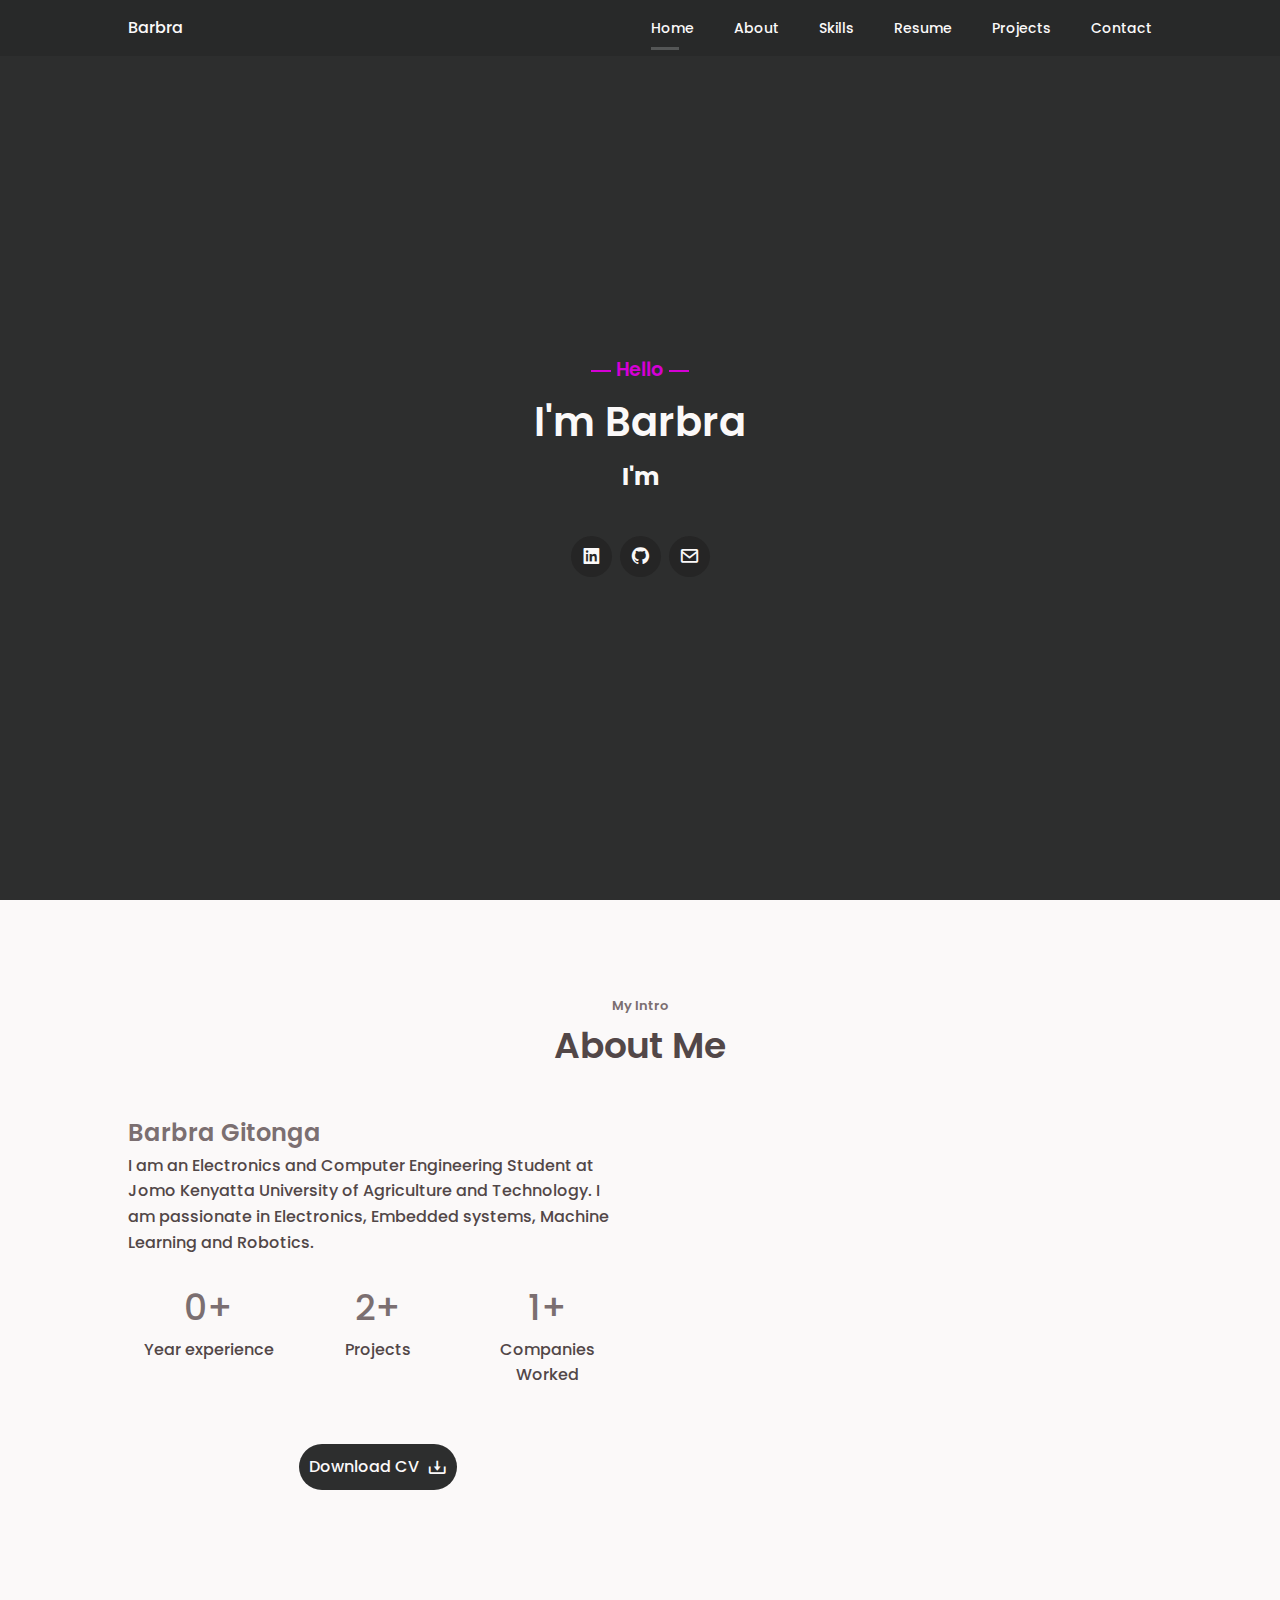
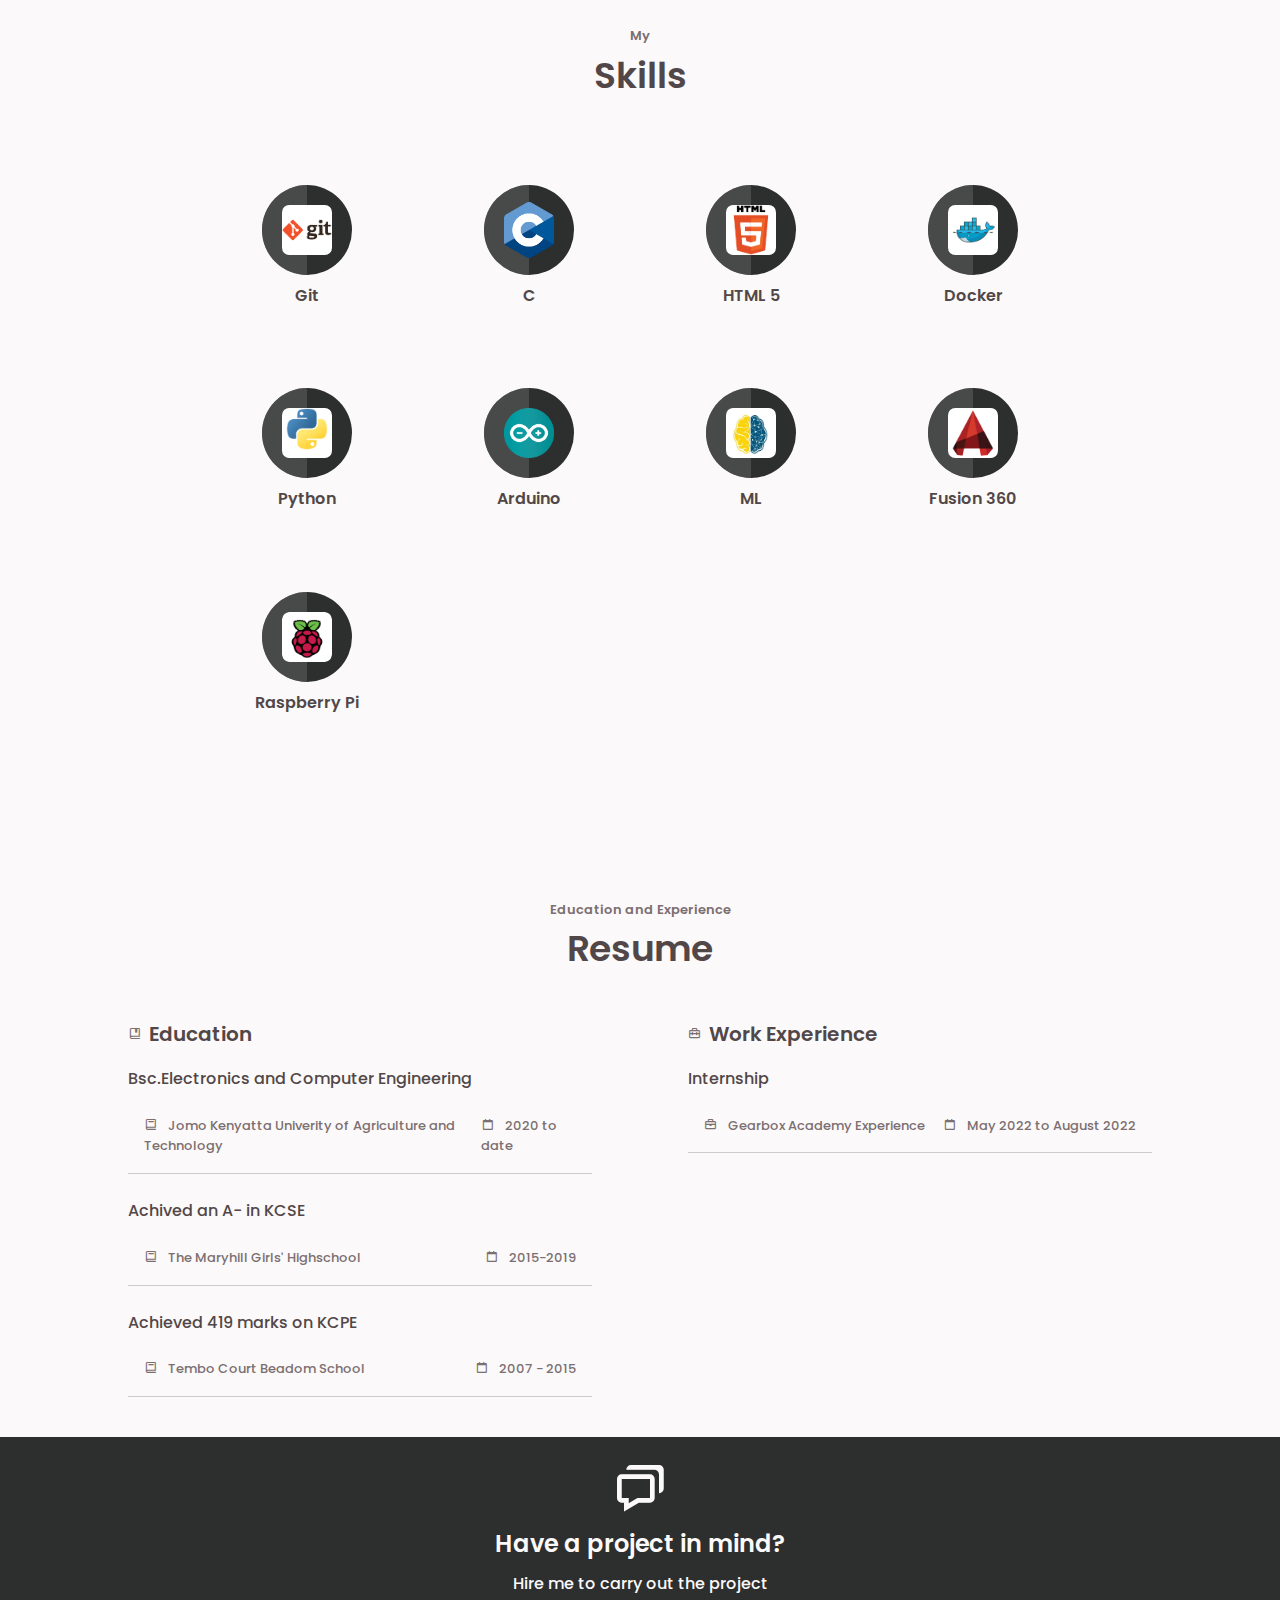
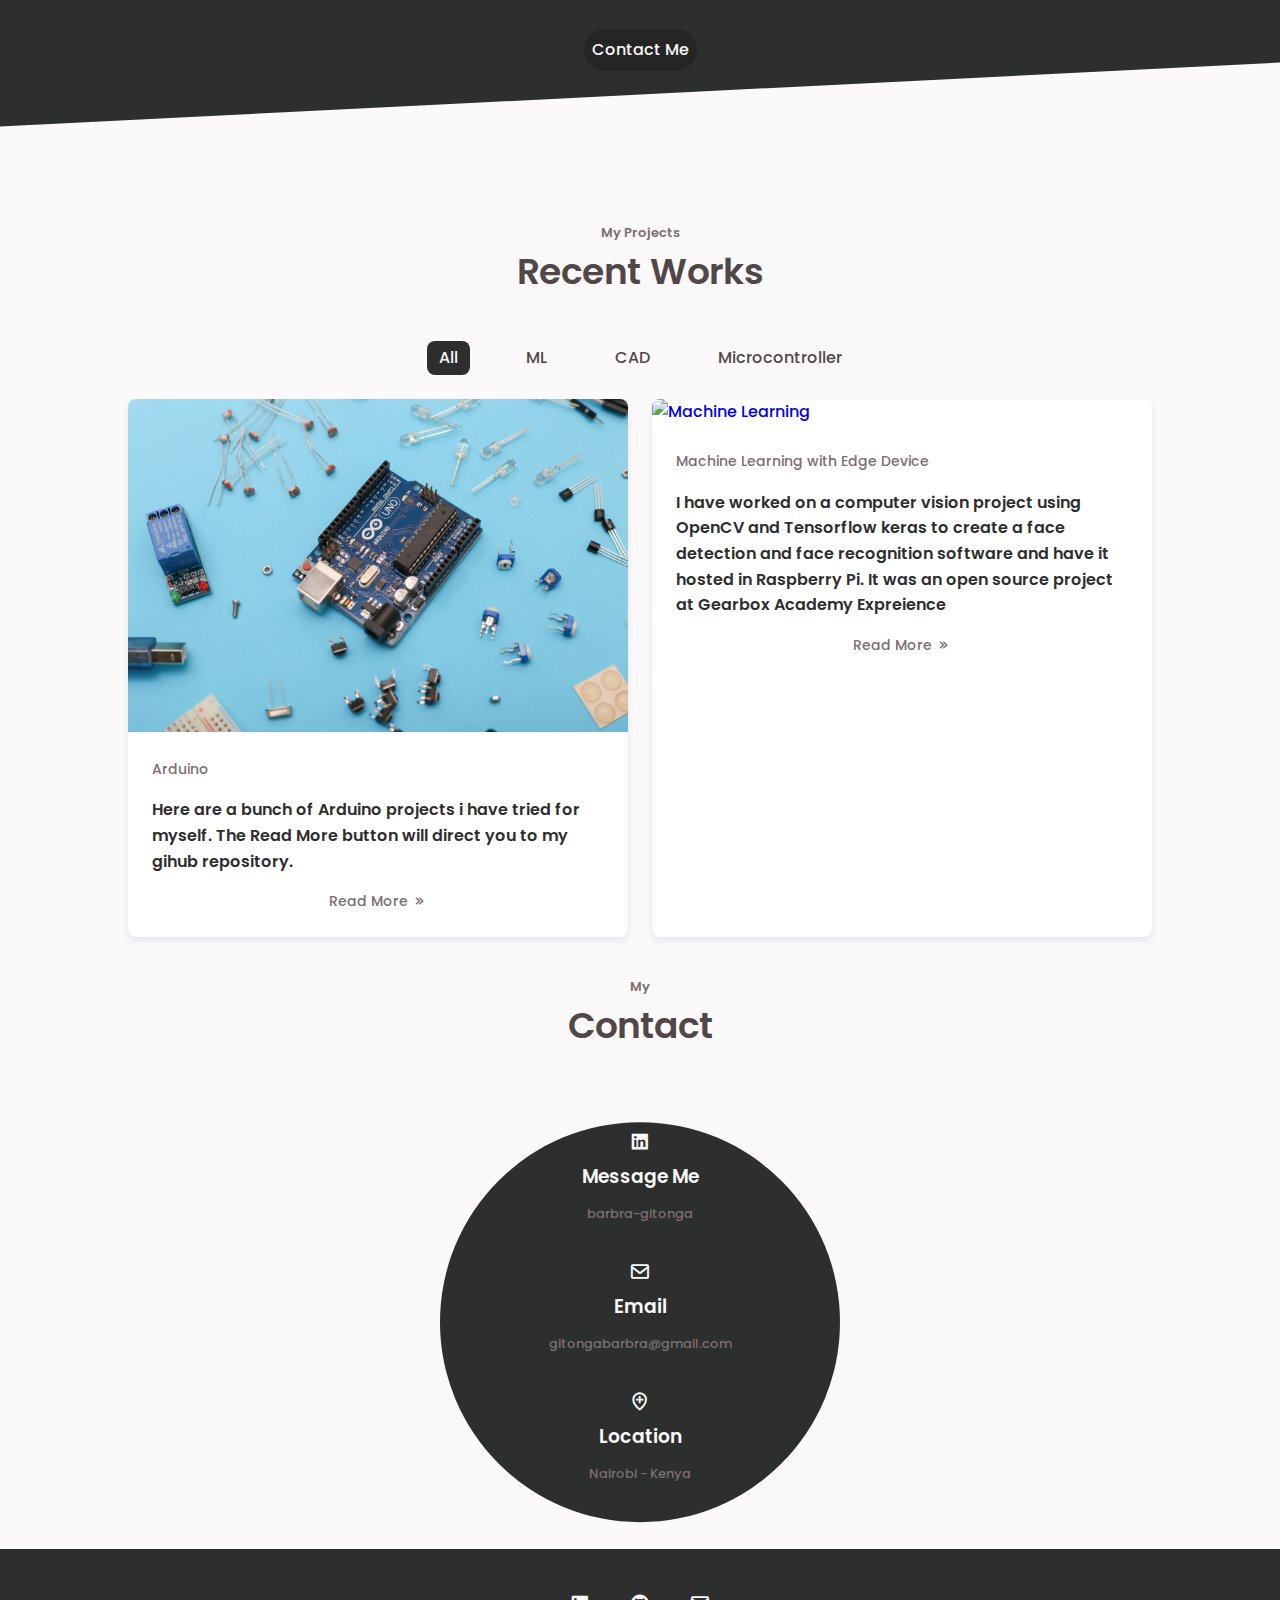
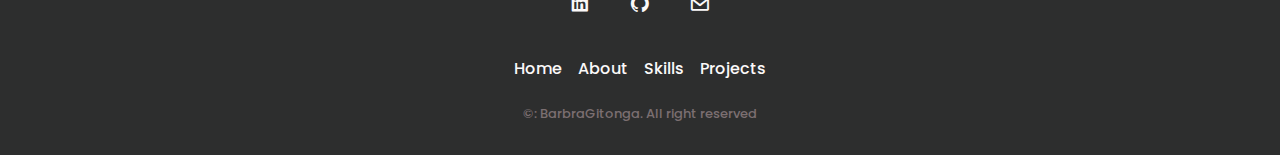
==== index.html @ d9473162 "Filling in information" ====
<!DOCTYPE html>
<html>
    <head>
        <meta charset="UTF-8">
        <meta name = "description" content="This is Barbra's portfolio">
        <meta name="author" content="Barbra Gitonga">
        <meta name="viewport" content="width=device-width, initial-scale=1.0">

        <!--====== BOXICONS ======-->
        <link href='https://unpkg.com/boxicons@2.1.2/css/boxicons.min.css' rel='stylesheet'>

        <!--=== CSS ===-->
        <link rel="stylesheet" href="assets/CSS/style.css">

        <title>Barbra Gitonga</title>
    </head>
    <body>
        <!--====== SCROLL TOP ======-->
        <a href="#" class="scrolltop" id="scroll-top">
            <i class='bx bx-chevron-up scrolltop-icon'></i>
        </a>
        <!--====== HEADER ======-->
        <header class="header" id="header">
            <nav class="nav container">
                <a href="#" class="nav_logo">Barbra</a>

                <div class="nav_menu" id="nav-menu">
                    <ul class="nav_list">
                        <li class="nav_item">
                            <a href="#home" class="nav_link active-link">Home</a>
                        </li>
                        <li class="nav_item">
                            <a href="#about" class="nav_link">About</a>
                        </li>
                        <li class="nav_item">
                            <a href="#skills" class="nav_link">Skills</a>
                        </li>
                        <li class="nav_item">
                            <a href="#resume" class="nav_link">Resume</a>
                        </li>
                        <li class="nav_item">
                            <a href="#projects" class="nav_link">Projects</a>
                        </li>
                        <li class="nav_item">
                            <a href="#contact" class="nav_link">Contact</a>
                        </li>
                    </ul>
                </div>

                <div class="nav_toggle" id="nav-toggle">
                    <i class='bx bx-menu'></i>
                </div>
            </nav>
        </header>

        <main class="main">
        <!--====== HOME ======-->
        <section class="home" id="home">
            <div class="home_container">
                <div class="home_content">
                    <h3>Hello</h3>
                    <h2>I'm <span class="home_name">Barbra</span></h2>
                    <h1 class="home_description">I'm <span class="animation"></span></h1>
                </div>
                <div class="home_social">
                    <a href="https://www.linkedin.com/in/barbra-gitonga/"  target="_blank" class="home_social-icon">
                        <i class='bx bxl-linkedin-square'></i>
                    </a>
                    <a href="https://github.com/BarbraGitonga" target="_blank" class="home_social-icon">
                        <i class='bx bxl-github'></i>
                    </a>
                    <a href="https://www.gitongabarbra@gmail.com" target="_blank" class="home_social-icon">
                        <i class='bx bx-envelope'></i>
                    </a>
                </div>
            </div>
        </section>
        <!--====== ABOUT ======-->
        <section class="about section container" id="about">
            <span class="section_subtitle">My Intro</span>
            <h2 class="section_title">About Me</h2>
            <div class="about_container grid">
                <div class="about_data grid">
                    <p class="about_description"><span>Barbra Gitonga<br></span>I am an Electronics and Computer Engineering Student at Jomo Kenyatta University of Agriculture and Technology. I am passionate in Electronics, Embedded systems, Machine Learning and Robotics.</p>
                    <div class="about_bx">
                        <div>
                            <span class="about_number">0+</span>
                            <span class="about_content">Year experience</span>
                        </div>
                        <div>
                            <span class="about_number">2+</span>
                            <span class="about_content">Projects</span>
                        </div>
                        <div>
                            <span class="about_number">1+</span>
                            <span class="about_content">Companies Worked</span>
                        </div>
                    </div>
                    <div class="about_buttons">
                        <a download="" href="assets/skills/Barbra_Gitonga_CV" class="button button--flex">
                            Download CV<i class='bx bx-download button_icon'></i>
                        </a>
                    </div>
                </div>
                <img src="assets/img/about.jpg" alt="" class="about_img">
            </div>
        </section>
        <!--====== SKILLS ======-->
        <section class="skills section container" id="skills">
            <span class="section_subtitle">My</span>
            <h2 class="section_title">Skills</h2>
            <div class="skills_container grid">

                <div class="skill_bx">
                    <div class="skill_title">
                        <div class="skill_img">
                            <img src="assets/skills/git.png" alt="" class="skills_icon">
                        </div>
                        <h2>Git</h2>
                    </div>
                </div>

                <div class="skill_bx">
                    <div class="skill_title">
                        <div class="skill_img">
                            <img src="assets/skills/C_Logo.png" alt="" class="skills_icon">
                        </div>
                        <h2>C</h2>
                     </div>
                </div>

                <!-- <div class="skill_bx">
                    <div class="skill_title">
                        <div class="skill_img">
                            <img src="assets/skills/css3.png" alt="" class="skills_icon">
                        </div>
                        <h2>CSS 3</h2>
                    </div>
                </div> -->

                <div class="skill_bx">
                    <div class="skill_title">
                        <div class="skill_img">
                            <img src="assets/skills/html5.png" alt="" class="skills_icon">
                        </div>
                        <h2>HTML 5</h2>
                    </div>
                </div>

                <div class="skill_bx">
                    <div class="skill_title">
                        <div class="skill_img">
                            <img src="assets/skills/docker.png" alt="" class="skills_icon">
                        </div>
                        <h2>Docker</h2>
                    </div>
                </div>

                <div class="skill_bx">
                    <div class="skill_title">
                        <div class="skill_img">
                            <img src="assets/skills/python.png" alt="" class="skills_icon">
                        </div>
                        <h2>Python</h2>
                    </div>
                </div>

                <div class="skill_bx">
                    <div class="skill_title">
                        <div class="skill_img">
                            <img src="assets/skills/arduino-logo-1.png" alt="" class="skills_icon">
                        </div>
                        <h2>Arduino</h2>
                    </div>
                </div>

                <div class="skill_bx">
                    <div class="skill_title">
                        <div class="skill_img">
                            <img src="assets/skills/ML.jpg" alt="" class="skills_icon">
                        </div>
                        <h2>ML</h2>
                    </div>
                </div>

                <div class="skill_bx">
                    <div class="skill_title">
                        <div class="skill_img">
                            <img src="assets/skills/Autocad.png" alt="" class="skills_icon">
                        </div>
                        <h2>Fusion 360</h2>
                    </div>
                </div>

                <div class="skill_bx">
                    <div class="skill_title">
                        <div class="skill_img">
                            <img src="assets/skills/raspberry-pi.png" alt="" class="skills_icon">
                        </div>
                        <h2>Raspberry Pi</h2>
                    </div>
                </div>

            </div>
        </section>
        <!--====== RESUME ======-->
        <section class="resume section container" id="resume">
            <span class="section_subtitle">Education and Experience</span>
            <h2 class="section_title">Resume</h2>
            <div class="resume_container grid">
                <div class="resume_content">
                    <h2 class="resume_heading">
                        <i class='bx bx-book-bookmark resume-icon'></i>
                        Education
                    </h2>
                    <div class="grid">
                        <div class="resume_data">
                            <!--Course-->
                            <h3 class="work_area">Bsc.Electronics and Computer Engineering</h3>

                            <div class="resume_box">
                                <span class="resume_work">
                                    <!--University-->
                                    <i class='bx bx-book resume-icon'></i>
                                    Jomo Kenyatta Univerity of 
                                    Agriculture and Technology
                                </span>
                                <span class="resume_work">
                                    <i class='bx bx-calendar-alt resume-icon' ></i>
                                    <!--Dates-->
                                    2020 to date
                                </span>
                            </div>
                        </div>
                        <div class="resume_data">
                            <!--KCSE-->
                            <h3 class="work_area">Achived an A- in KCSE</h3>

                            <div class="resume_box">
                                <span class="resume_work">
                                    <!--School-->
                                    <i class='bx bx-book resume-icon'></i>
                                    The Maryhill Girls' Highschool
                                </span>
                                <span class="resume_work">
                                    <i class='bx bx-calendar-alt resume-icon' ></i>
                                    <!--Dates-->
                                    2015-2019
                                </span>
                            </div>
                        </div>
                        <div class="resume_data">
                            <!--KCPE-->
                            <h3 class="work_area">Achieved 419 marks on KCPE</h3>

                            <div class="resume_box">
                                <span class="resume_work">
                                    <!--School-->
                                    <i class='bx bx-book resume-icon'></i>
                                    Tembo Court Beadom School
                                </span>
                                <span class="resume_work">
                                    <i class='bx bx-calendar-alt resume-icon' ></i>
                                    <!--Dates-->
                                    2007 - 2015
                                </span>
                            </div>
                        </div>
                    </div>
                </div>
                <div class="resume_content">
                    <h2 class="resume_heading">
                        <i class='bx bx-briefcase-alt-2 resume-icon'></i>
                        Work Experience
                    </h2>
                    <div class="grid">
                        <div class="resume_data">
                            <!--Work Position-->
                            <h3 class="work_area">Internship</h3>

                            <div class="resume_box">
                                <span class="resume_work">
                                    <!--Place of Work-->
                                    <i class='bx bx-briefcase resume-icon'></i> 
                                    Gearbox Academy Experience
                                </span>
                                <span class="resume_work">
                                    <i class='bx bx-calendar-alt resume-icon' ></i>
                                    <!--Dates of work-->
                                    May 2022 to August 2022
                                </span>
                            </div>
                        </div>
                    </div>
                </div>
            </div>
        </section>
        <!--====== BANNER ======-->
        <section class="banner">
            <div class="banner_container">
                <div class="banner_data">
                    <i class='bx bx-chat banner_icon'></i>
                    <h2 class="banner_title">Have a project in mind?</h2>
                    <p class="banner_description">Hire me to carry out the project</p>
                </div>
                <div class="banner_button">
                    <a href="#contact" class="button_light button--flex">Contact Me</a>
                </div>
            </div>
        </section>
        <!--====== PROJECTS ======-->
        <section class="projects section container" id="projects">
            <span class="section_subtitle">My Projects</span>
            <h2 class="section_title">Recent Works</h2>

            <div class="portfolio_nav">
                <span class="portfolio_item active_portfolio " data-filter="all">All</span>
                <span class="portfolio_item" data-filter=".ml">ML</span>
                <span class="portfolio_item" data-filter=".cad">CAD</span>
                <span class="portfolio_item" data-filter=".microcontroller">Microcontroller</span>
            </div>

            <div class="portfolio_container grid">
                <!--Project 1-->
                <div class="portfolio_content mix ml">
                    <a href="#">
                        <img src="assets/img/sahand-babali-gavODTHG36Y-unsplash.jpg" alt="arduino" class="portfolio_img">
                    </a>
                    <div class="portfolio_data">
                        <span class="portfolio_subtitle">Arduino</span>
                        <a href="#">
                            <h2 class="portfolio_title">Here are a bunch of Arduino projects i have tried for myself. The Read More button will direct you to my gihub repository.</h2>
                        </a>
                        <a href="https://github.com/BarbraGitonga/Arduino" class="portfolio_button">Read More
                            <i class='bx bx-chevrons-right portfolio_icon'></i>
                        </a>
                    </div>
                </div>
                <!--Project 2-->
                <div class="portfolio_content mix ml">
                    <a href="#">
                        <img src="assets/img/jainath-ponnala-jvHymbpto1E-unsplash.jpg" alt="Machine Learning" class="portfolio_img">
                    </a>
                    <div class="portfolio_data">
                        <span class="portfolio_subtitle">Machine Learning with Edge Device</span>
                        <a href="#">
                            <h2 class="portfolio_title">I have worked on a computer vision project using OpenCV and Tensorflow keras to create a face detection and face recognition software and have it hosted in Raspberry Pi. It was an open source project at Gearbox Academy Expreience</h2>
                        </a>
                        <a href="https://github.com/ngugiephy/GA-Door-Automation-System/tree/main/Machine%20Learning" class="portfolio_button">Read More
                            <i class='bx bx-chevrons-right portfolio_icon'></i>
                        </a>
                    </div>
                </div>
                <!--Project 3-->
                <!-- <div class="portfolio_content mix cad">
                    <a href="#">
                        <img src="assets/img/Team1.jpg" alt="" class="portfolio_img">
                    </a>
                    <div class="portfolio_data">
                        <span class="portfolio_subtitle">CAD</span>
                        <a href="#">
                            <h2 class="portfolio_title">Lorem ipsum dolor sit amet.</h2>
                        </a>
                        <a href="#" class="portfolio_button">Read More
                            <i class='bx bx-chevrons-right portfolio_icon'></i>
                        </a>
                    </div>
                </div> -->
                <!--Project 4-->
                <!-- <div class="portfolio_content mix cad">
                    <a href="#">
                        <img src="assets/img/Team3.jpg" alt="" class="portfolio_img">
                    </a>
                    <div class="portfolio_data">
                        <span class="portfolio_subtitle">CAD</span>
                        <a href="#">
                            <h2 class="portfolio_title">Lorem ipsum dolor sit amet.</h2>
                        </a>
                        <a href="#" class="portfolio_button">Read More
                            <i class='bx bx-chevrons-right portfolio_icon'></i>
                        </a>
                    </div>
                </div> -->
                <!--Project 5-->
                <!-- <div class="portfolio_content mix microcontroller">
                    <a href="#">
                        <img src="assets/img/Team1.jpg" alt="" class="portfolio_img">
                    </a>
                    <div class="portfolio_data">
                        <span class="portfolio_subtitle">Microcontroller</span>
                        <a href="#">
                            <h2 class="portfolio_title">Lorem ipsum dolor sit amet.</h2>
                        </a>
                        <a href="#" class="portfolio_button">Read More
                            <i class='bx bx-chevrons-right portfolio_icon'></i>
                        </a>
                    </div>
                </div> -->
                <!--Project 6-->
                <!-- <div class="portfolio_content mix microcontroller">
                    <a href="#">
                        <img src="assets/img/Team3.jpg" alt="" class="portfolio_img">
                    </a>
                    <div class="portfolio_data">
                        <span class="portfolio_subtitle">Microcontroller</span>
                        <a href="#">
                            <h2 class="portfolio_title">Lorem ipsum dolor sit amet.</h2>
                        </a>
                        <a href="#" class="portfolio_button">Read More
                            <i class='bx bx-chevrons-right portfolio_icon'></i>
                        </a>
                    </div>
                </div>
            </div> -->
        </section>

        <!--====== CONTACT ======-->
        <section class="contact" id="contact">
            <span class="section_subtitle">My</span>
            <h2 class="section_title">Contact</h2>
            <div class="contact_container">
                <div class="contact_data">
                    <div class="contact_information">
                        <a href="https://www.linkedin.com/in/barbra-gitonga/" target="_blank" class="contact_icon">
                            <i class='bx bxl-linkedin-square'></i>
                        </a>
                        <div>
                            <h3 class="contact_title">Message Me</h3>
                            <span class="contact_subtitle">barbra-gitonga</span>
                        </div>
                    </div>

                    <div class="contact_information">
                        <a href="https://www.gitongabarbra@gmail.com" target="_blank" class="contact_icon">
                            <i class='bx bx-envelope'></i>
                        </a>
                        <div>
                            <h3 class="contact_title">Email</h3>
                            <span class="contact_subtitle">gitongabarbra@gmail.com</span>
                        </div>
                    </div>

                    <div class="contact_information">
                        <a href="https://www.google.com/maps/place/Nairobi" target="_blank" class="contact_icon">
                            <i class='bx bx-location-plus'></i>
                        </a>
                        <div>
                            <h3 class="contact_title">Location</h3>
                            <span class="contact_subtitle">Nairobi - Kenya</span>
                        </div>
                    </div>
                </div>
            </div>
        </section>

        </main>
        <!--====== FOOTER ======-->
        <footer class="footer">
            <div class="footer_container container">
                <div class="footer_social">
                    <a href="https://www.linkedin.com/in/barbra-gitonga/" target="_blank" class="footer_icon">
                        <i class='bx bxl-linkedin-square'></i>
                    </a>
                    <a href="https://github.com/BarbraGitonga" target="_blank" class="footer_icon">
                        <i class='bx bxl-github'></i>
                    </a>
                    <a href="https://www.gitongabarbra@gmail.com" target="_blank" class="footer_icon">
                        <i class='bx bx-envelope'></i>
                    </a>
                </div>
                </div>
                    <ul class="footer_links">
                        <li>
                            <a href="#home" class="footer_link">Home</a>
                        </li>
                        <li>
                            <a href="#about" class="footer_link">About</a>
                        </li>
                        <li>
                            <a href="#skills" class="footer_link">Skills</a>
                        </li>
                        <li>
                            <a href="#projects" class="footer_link">Projects</a>
                        </li>
                    </ul>
                </div>
                <p class="footer_copyright">&#169:
                    BarbraGitonga. All right reserved
                </p>
            </div>
        </footer>

        <!--=== TYPEDJS ====-->
        <script src="assets/Js/typed.min.js"></script>
        <!--====== MIXITUP FILTER ======-->
       <script src="assets/Js/mixitup.min.js"></script>
        <!--=== JS ===-->
        <script src="assets/Js/main.js"></script>
        </body>
</html>
---- assets/CSS/style.css ----
/*======= GOOGLE FONTS =======*/
@import url('https://fonts.googleapis.com/css2?family=Poppins:wght@400;500;600&display=swap');
/*====== VARIABLE CSS ======*/
:root{
    --header-height: 2rem;

    /*======= COLORS ======*/
    --first-color: #d400d4;
    --first-color-dark: #2d2e2e;
    --text-color: #524748;
    --first-color-light: #7b6f71;
    --first-color-lighten: #fbf9f9;
    --scroll-bar-color: #eef7fc;
    --scroll-thumb-color: #c6ced2;

    /*====== FONT AND TYPOGRAPHY =======*/
    --body-font: 'Poppins', sans-serif;
    --biggest-font-size: 2.5rem;
    --h1-font-size: 1.5rem;
    --h2-font-size: 1.25rem;
    --h3-font-size: 1.125rem;
    --normal-font-size: .938rem;
    --small-font-size: .813rem;
    --smaller-font-size: .75rem;

    /*====== FONT WEIGHT ======*/
    --font-medium: 500;
    --font-semi-bold: 600;
    --font-bold: 700;

    /*======= MARGINS BOTTOM ======*/
    --mb-0-5: .5rem;
    --mb-1: 1rem;
    --mb-1-5: 1.5rem;
    --mb-2: 2rem;
    --mb-2-5: 2.5rem;
    --mb-3: 3rem;

    /*====== Z INDEX ======*/
    --z-normal: 1;
    --z-tooltip: 10;
    --z-fixed: 100;
}

/*======= FONT SIZE FOR LARGE DEVICES ======*/
@media screen and (min-width: 968px){
    :root {
        --biggest-font-size: 4.5rem;
        --h1-font-size: 2.25rem;
        --h2-font-size: 1.5rem;
        --h3-font-size: 1.25rem;
        --normal-font-size: 1rem;
        --small-font-size: .875rem;
        --smaller-font-size: .813rem;
    }
}

/*======= BASE =======*/
*,::before,::after{
    box-sizing: border-box;
}
html{
    scroll-behavior: smooth;
}
body{
    margin: var(--header-height) 0 0 0;
    font-family: var(--body-font);
    font-size: var(--normal-font-size);
    font-weight: var(--font-medium);
    background-color: var(--first-color-lighten);
    color: var(--text-color);
    line-height: 1.6;
}
h1,h2,h3,ul,p{
    margin: 0;
}
h2,h3{
    font-weight: var(--font-semi-bold);
}
ul{
    padding: 0;
    list-style: none;
}
a{
    text-decoration: none;
}
img{
    max-width: 100%;
    height: auto;
    display: block;
}

/*======= REUSABLE CSS CLASSES =======*/
.section{
    padding: 4rem 0 2.5rem;
}
.section_title, .section_subtitle{
    text-align: center;
}
.section_title{
    font-size: var(--h1-font-size);
    margin-bottom: var(--mb-1-5);
}
.section_subtitle{
    display: block;
    color: var(--first-color-light);
    font-size: var(--smaller-font-size);
    font-weight: var(--font-semi-bold);
}

/*====== BUTTONS ======*/
.button{
    display: inline-block;
    background-color: var(--first-color-dark);
    color: var(--first-color-lighten);
    padding: .65rem;
    border-radius: 25px;
    font-weight: var(--font-medium);
    transition: 0.5s;
}
.button:hover{
    background-color: #545656;
}
.button_icon{
    font-size: 1.25rem;
    margin-left: var(--mb-0-5);
    transition: .3s;
}
.button--flex{
    display: inline-flex;
    align-items: center;
}
.button_light{
    display: inline-block;
    background-color: #252525;
    color: var(--first-color-lighten);
    padding: .5rem;
    border-radius: 25px;
    font-weight: var(--font-medium);
    transition: 0.5s;
}
.button_light:hover{
    background: #545656;
}

/*======= LAYOUT =======*/
.container{
    max-width: 1024px;
    width: calc(100% - 2rem);
    margin-left: var(--mb-1);
    margin-right: var(--mb-1);
}
.grid{
    display: grid;
    gap: 1.5rem;
}
.header{
    width: 100%;
    position: fixed;
    top: 0;
    left: 0;
    z-index: var(--z-fixed);
    background: #282929;
    color: var(--first-color-lighten);
}
/*====== NAVIGATION ======*/
.nav{
    height: var(--header-height);
    display: flex;
    justify-content: space-between;
    align-items: center;
}
@media screen and (max-width: 768px) {
    .nav_menu{
        position: fixed;
        top: -100%;
        left: 0;
        width: 100%;
        padding-top: 1.5rem;
        text-align: center;
        background: var(--first-color-dark);
        color: var(--first-color-lighten);
        transition: .4s;
        box-shadow: 0 2px 4px rgba(0,0,0,0.1);
        border-radius: 0 0 1rem 1rem;
    }
}
.nav_item{
    margin-bottom: var(--mb-1-5);
}
.nav_link{
    font-size: var(--small-font-size);
    color: var(--first-color-lighten);
    transition: .3s;
}
.nav_link:hover{
    color: var(--first-color);
}
.nav_logo, .nav_toggle{
    color: var(--first-color-lighten);
}
.nav_logo{
    transition: .3s all linear;
}
.nav_logo:hover{
    color: var(--first-color);
}
.nav_toggle{
    font-size: 1.3rem;
    cursor: pointer;
}
/* show menu */
.show-menu{
    top: var(--header-height);
}
/* Change background header */
.scroll-header {
    background-color: var(--first-color-lighten);
    box-shadow: 0 2px 4px rgba(0,0,0,0.1);
}
  
.scroll-header .nav_logo,
.scroll-header .nav_toggle,
.scroll-header .nav_link{
    color: var(--first-color-dark);
}
.scroll-header .nav_menu{
    background-color: var(--first-color-lighten);
}
/* Active link */
.active-link {
    position: relative;
}
.active-link::after{
    content: '';
    position: absolute;
    width: 65%;
    height: 3px;
    bottom: -.75rem;
    left: 0;
    background-color: #545656;
}
/*====== SCROLL TOP ======*/
.scrolltop{
    position: fixed;
    right: 1rem;
    bottom: -20%;
    display: flex;
    justify-content: center;
    align-items: center;
    background: var(--first-color-dark);
    border-radius: .5rem;
    padding: .2rem;
    z-index: var(--z-tooltip);
    transition: .4s;
    visibility: hidden;
}
.scrolltop:hover{
    background-color: #515353;
}
.scrolltop-icon{
    font-size: 2rem;
    color: var(--first-color-lighten);
}
/* Show scroll top */
.show-scroll{
    visibility: visible;
    bottom: 1.5rem;
}

/*====== HOME ======*/
.home{
    min-height: 100vh;
    display: flex;
    align-items: center;
    justify-content: center;
    padding-top: 2rem;
    background: var(--first-color-dark);
    color: var(--first-color-lighten);
    /* clip-path: polygon(0 0, 100% 0, 100% 100%, 75% 90%, 0 100%); */
}
.home_container{
    position: relative;
    max-width: 100vh;
    width: 100%;
    margin: auto;
    display: flex;
    flex-direction: column;
    align-items: center;
    justify-content: center;
}
.home_content{
    display: flex;
    flex-direction: column;
    align-items: center;
    justify-content: center;
    text-align: center;
}
.home_content h3{
    position: relative;
    display: flex;
    align-items: center;
    column-gap: 0.5rem;
    font-size: 1.2rem;
    color: var(--first-color);
}
.home_content h3::before{
    content: '';
    position: absolute;
    top: 50%;
    transform: translate(-50%);
    left: -15px;
    width: 20px;
    height: 2px;
    background: var(--first-color);
}
.home_content h3::after{
    content: '';
    position: absolute;
    top: 50%;
    transform: translate(-50%);
    right: -35px;
    width: 20px;
    height: 2px;
    background: var(--first-color);
}
.home_content h2{
    font-size: 2.5rem;
    line-height: 4.5rem;
    color: var(--first-color-lighten);
}
.home_content h1{
    font-size: 1.5rem;
    margin-bottom: 2.5rem;
}
.animation{
    color: var(--first-color);
}
.home_social{
    display: flex;
    align-items: center;
    column-gap: 0.5rem;
}
.home_social .bx{
    font-size: 1.3rem;
    padding: 10px;
    border-radius: 50%;
    color: var(--first-color-lighten);
    background: #252525;
}
.home_social .bx:hover{
    background: var(--first-color);
    transform: translateY(-0.35rem);
    transition: .4s all linear;
}

/*====== ABOUT ======*/
.about_data{
    text-align: center;
}
.about_description span{
    font-size: var(--h2-font-size);
    font-weight: var(--font-semi-bold);
    color: var(--first-color-light);
}
.about_bx{
    display: grid;
    grid-template-columns: repeat(3, 1fr);
    gap: .5rem;
    margin-bottom: 2rem;
}
.about_number{
    font-size: var(--h1-font-size);
    color: var(--first-color-light);
    display: block;
}
.about_img{
    justify-self: center;
    width: 220px;
    border-radius: .5rem;
}

/*====== SKILLS ======*/
.skills_container{
    grid-template-columns: repeat(3, 1fr);
    justify-content: center;
    align-items: center;
    text-align: center;
    padding: 1rem 80px;
    font-size: 1.2rem;
}
.skill_bx{
    padding: 1rem;
    color: var(--first-color-dark);
    cursor: pointer;
}
.skill_bx:hover .skill_img{
    transform: translateY(-10px);
}
.skill_bx:hover > .skill_title::after, .skill_bx:hover > .skill_title::before{
    width: 35px;
}
.skill_title{
    display: flex;
    flex-direction: column;
    align-items: center;
    padding: .5rem;
    margin-bottom: var(--mb-0-5);
    position: relative;
}
.skill_title::after{
    content: '';
    position: absolute;
    bottom: 0;
    right: 50%;
    width: 0;
    height: 4px;
    border-radius: 2px 0 0 2px;
    background-color: var(--first-color-light);
    transition: .5s;
}
.skill_title::before{
    content: '';
    position: absolute;
    bottom: 0;
    left: 50%;
    width: 0;
    height: 4px;
    border-radius: 0 2px 2px 0;
    background-color: var(--first-color-light);
    transition: .5s;
}
.skill_title h2{
    color: var(--text-color);
    margin-top: .5rem;
    font-size: var(--normal-font-size);
}
.skill_img{
    width: 90px;
    height: 90px;
    position: relative;
    border-radius: 45px;
    display: flex;
    justify-content: center;
    align-items: center;
    background-color: var(--first-color-dark);
    transition: .5s;
}
.skill_img:after{
    content: '';
    position: absolute;
    top: 0;
    left: 0;
    width: 50%;
    height: 90px;
    background-color: rgba(100, 100, 100, 0.5);
    border-radius: 45px 0 0 45px;
}
.skills_icon{
    width: 50px;
    border-radius: .45rem;
    z-index: 2;
    transition: .5s;
}
.skill_bx:hover .skills_icon{
    transform: rotate(-360deg);
}


/*====== RESUME ======*/
.resume_container{
    row-gap: 2.5rem;
}
.resume_heading{
    font-size: var(--h3-font-size);
    color: var(--text-color);
    margin-bottom: var(--mb-1);
    display: flex;
    align-items: center;
}
.resume-icon{
    font-size: 1.5rem;
    margin-right: var(--mb-0-5);
}
.resume_box{
    padding: 1rem;
    border-bottom: 1px solid #ccc;
}
.work_area{
    font-size: var(--normal-font-size);
    color: var(--text-color);
    margin-bottom: var(--mb-0-5);
    font-weight: var(--font-medium);
}
.resume_work, .resume-icon{
    font-size: var(--smaller-font-size);
    color: var(--first-color-light);
}
.resume_work{
    display: block;
}
/*====== BANNER ======*/
.banner_container{
    min-height: 80px;
    padding: 1.5rem 1rem;
    background: var(--first-color-dark);
    color: var(--first-color-lighten);
    text-align: center;
    clip-path: polygon(0 0, 100% 0, 100% calc(100% - 5vw), 0 100%);
}
.banner_icon, .banner_title{
    margin-bottom: var(--mb-0-5);
}
.banner_icon{
    font-size: 3.5rem;
}
.banner_title{
    font-size: 1.5rem;
}
.banner_description{
    margin-bottom: var(--mb-2);
}
.banner_button{
    margin-bottom: var(--mb-2);
}
/*====== PROJECTS ======*/
.portfolio_nav{
    display: flex;
    justify-content: center;
    text-align: center;
    column-gap: .75rem;
    margin-bottom: var(--mb-1-5);
}
.portfolio_item{
    margin: 0 var(--mb-1);
    padding: .25rem .75rem;
    font-weight: var(--font-medium);
    border-radius: .5rem;
    cursor: pointer;
}
.portfolio_content{
    background-color: #fff;
    border-radius: .5rem;
    overflow: hidden;
    box-shadow: 0 4px 6px rgba(174,190,205,0.3);
}
.portfolio_img{
    width: 100%;
    transition: .4s;
}
.portfolio_data{
    padding: 1.5rem;
}
.portfolio_subtitle{
    font-size: var(--small-font-size);
    color: var(--first-color-light);
}
.portfolio_title{
    font-size: var(--normal-font-size);
    color: var(--first-color-dark);
    margin: var(--mb-1) 0;
}
.portfolio_content:hover{
    box-shadow: 0 6px 8px rgba(174,190,205,0.4);
}
.portfolio_content:hover .portfolio_img{
    transform: scale(1.02);
}
.portfolio_button{
    color: var(--first-color-light);
    font-size: var(--small-font-size);
    display: flex;
    justify-content: center;
    text-align: center;
    align-items: center;
    column-gap: .25rem;
}

.portfolio_button:hover .portfolio_icon{
    transform: rotate(90deg);
}

.portfolio_icon{
    font-size: 1rem;
    transition: .4s;
} 

/*Active item work */
.active_portfolio{
    color: var(--first-color-lighten);
    background-color: var(--first-color-dark);
}


/*====== CONTACT ======*/
.contact_container{
    padding: 2rem 1rem;
    margin-top: var(--mb-0-5);
    background: var(--first-color-dark);
    color: var(--first-color-lighten);
    display: flex;
    justify-content: center;
    text-align: center;
    clip-path: circle(200px at center center);
}
.contact_information{
    margin-bottom: var(--mb-2);
}
.contact_icon, .contact_title, .contact_subtitle{
    margin-bottom: var(--mb-0-5);
}
.contact_icon{
    font-size: 1.35rem;
    padding: 10px 15px;
    border-radius: 50%;
    color: var(--first-color-lighten);
}
.contact_icon:hover{
    color: var(--first-color-light);
    transition: .3s all linear;
}
.contact_subtitle{
    font-size: var(--smaller-font-size);
    color: var(--first-color-light);
}


/*====== FOOTER ======*/
.footer{
    background: var(--first-color-dark);
    color: var(--first-color-lighten);
    display: flex;
    align-items: center;
    flex-direction: column;
    row-gap: 1.4rem;
    padding: 30px 0;
}
.footer_social{
    display: flex;
    align-items: center;
    justify-content: center;
    column-gap: .5rem;
}
.footer_icon{
    font-size: 1.35rem;
    padding: 10px 15px;
    border-radius: 50%;
    color: var(--first-color-lighten);
}
.footer_icon:hover{
    color: var(--first-color-light);
    transition: .3s all linear;
}
.footer_links{
    display: flex;
    justify-content: center;
    align-items: center;
    column-gap: 1rem;
    color: var(--first-color-lighten);
}
.footer_link{
    font-size: var(--normal-font-size);
    font-weight: var(--font-medium);
    color: var(--first-color-lighten);
}
.footer_link:hover{
    color: var(--first-color-light);
    transition: .3s all linear;
}
.footer_copyright{
    font-size: var(--smaller-font-size);
    text-align: center;
    color: var(--first-color-light);
}

/*====== SCROLL BAR ======*/
::-webkit-scrollbar{
    opacity: 0;
    width: .60rem;
    background-color: var(--scroll-bar-color);
    border-radius: .5rem;
}
::-webkit-scrollbar-thumb{
    background-color: var(--scroll-thumb-color);
    border-radius: .5rem;
}

/*=============== MEDIA QUERIES ===============*/
@media screen and (max-width: 455px){
    .skills_container{
        grid-template-columns: repeat(2, 1fr);
        padding: .5rem 50px;
    }
    .portfolio_nav{
        column-gap: .25rem;
    }
    .portfolio_item{
        font-size: var(--small-font-size);
    }
    .contact_container{
        clip-path: circle(180px at center center); 
    }
    .contact_information{
        margin-bottom: var(--mb-1);
    }
}

@media screen and (min-width: 567px){
    .about_container,
    .resume_container,
    .portfolio_container{
        grid-template-columns: repeat(2, 1fr);
    }
}

@media screen and (min-width: 768px){
    body{
        margin: 0;
    }
    .section{
        padding-top: 6rem;
    }
    .section_title{
        margin-bottom: var(--mb-2-5);
    }
    .nav{
        height: calc(var(--header-height) + 1.5rem);
    }
    .nav_list{
        display: flex;
    }
    .nav_item{
        margin-left: var(--mb-2-5);
        margin-bottom: 0;
    }
    .nav_toggle{
        display: none;
    }
    .about_description{
        text-align: initial;
    }
    .about_img{
        width: 300px;
    }
    .resume_box{
        display: flex;
        justify-content: space-between;
    }
    .portfolio_container{
        grid-template-columns: repeat(2, 1fr);
    }
}

@media screen and (min-width: 1024px){
    .container{
        margin-left: auto;
        margin-right: auto;
    }
    .skills_container{
        grid-template-columns: repeat(4, 1fr);
    }
    .resume_container{
        column-gap: 6rem;
    }
}
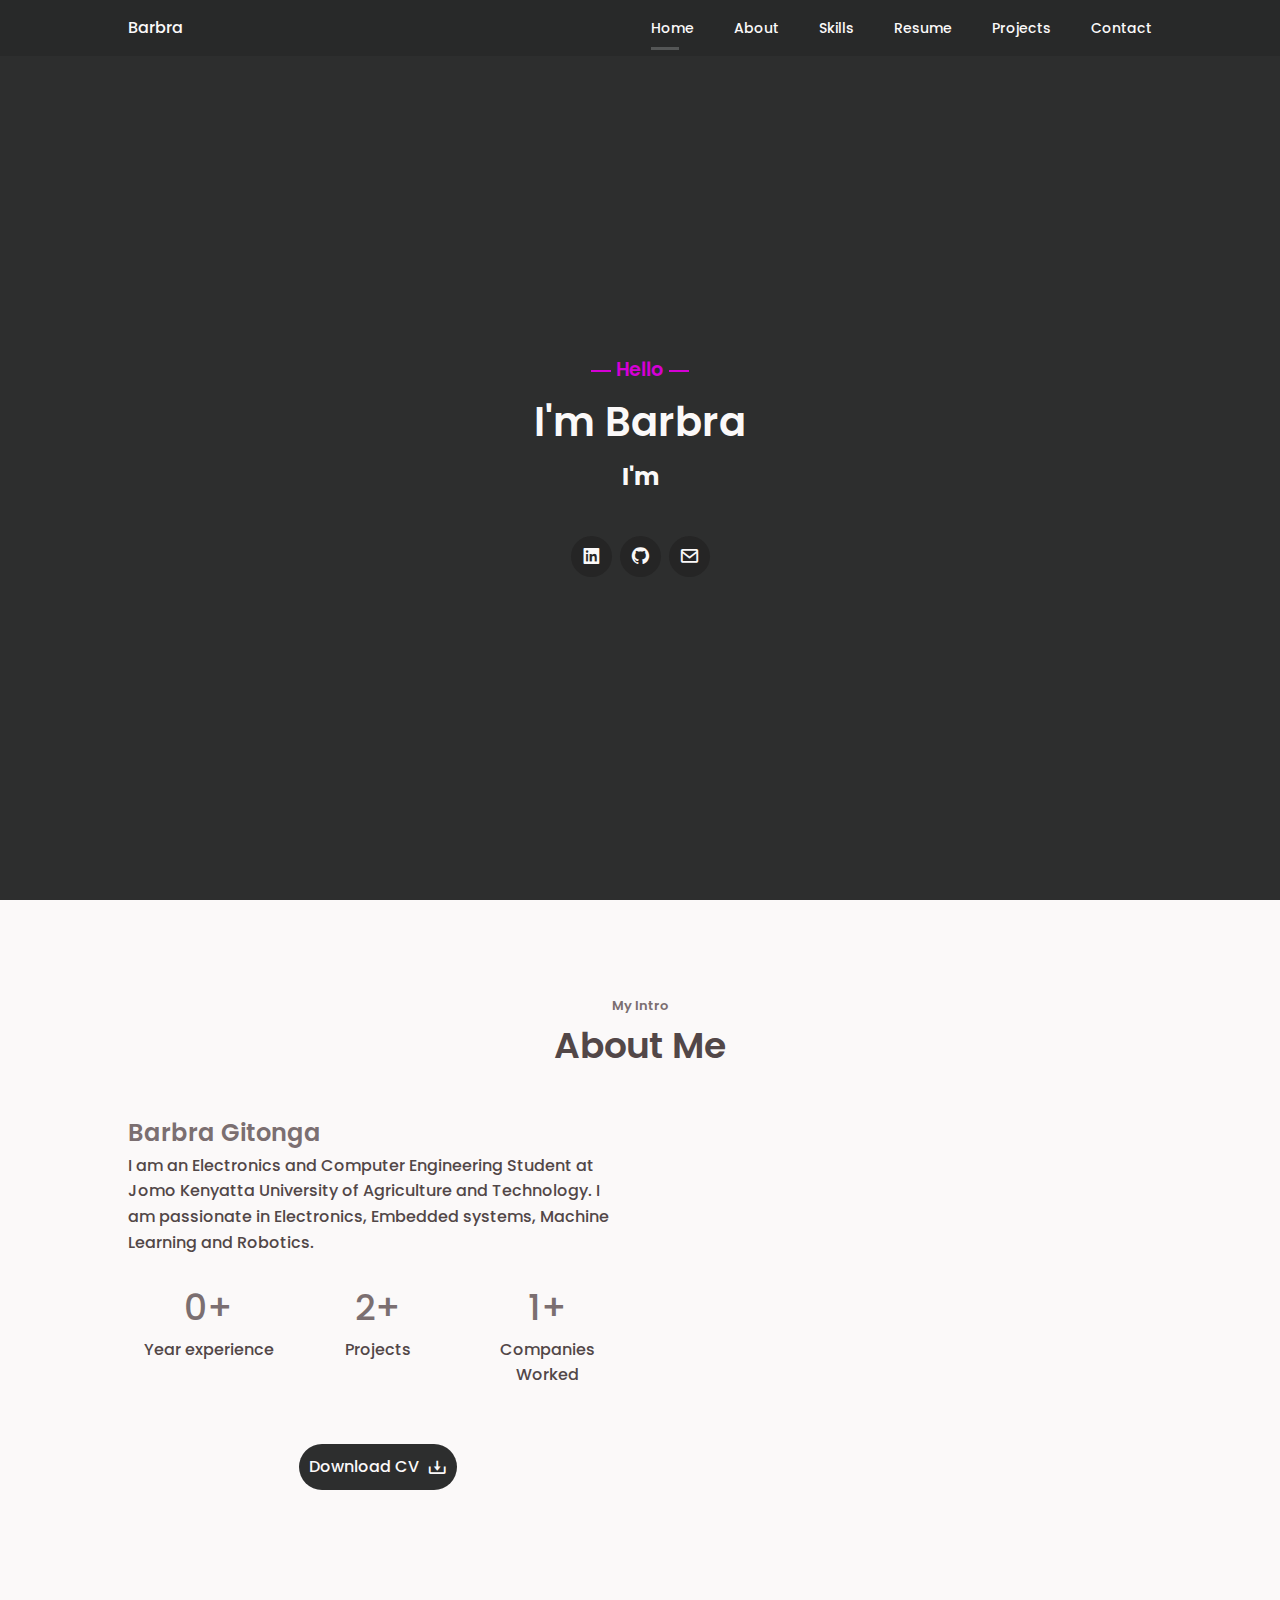
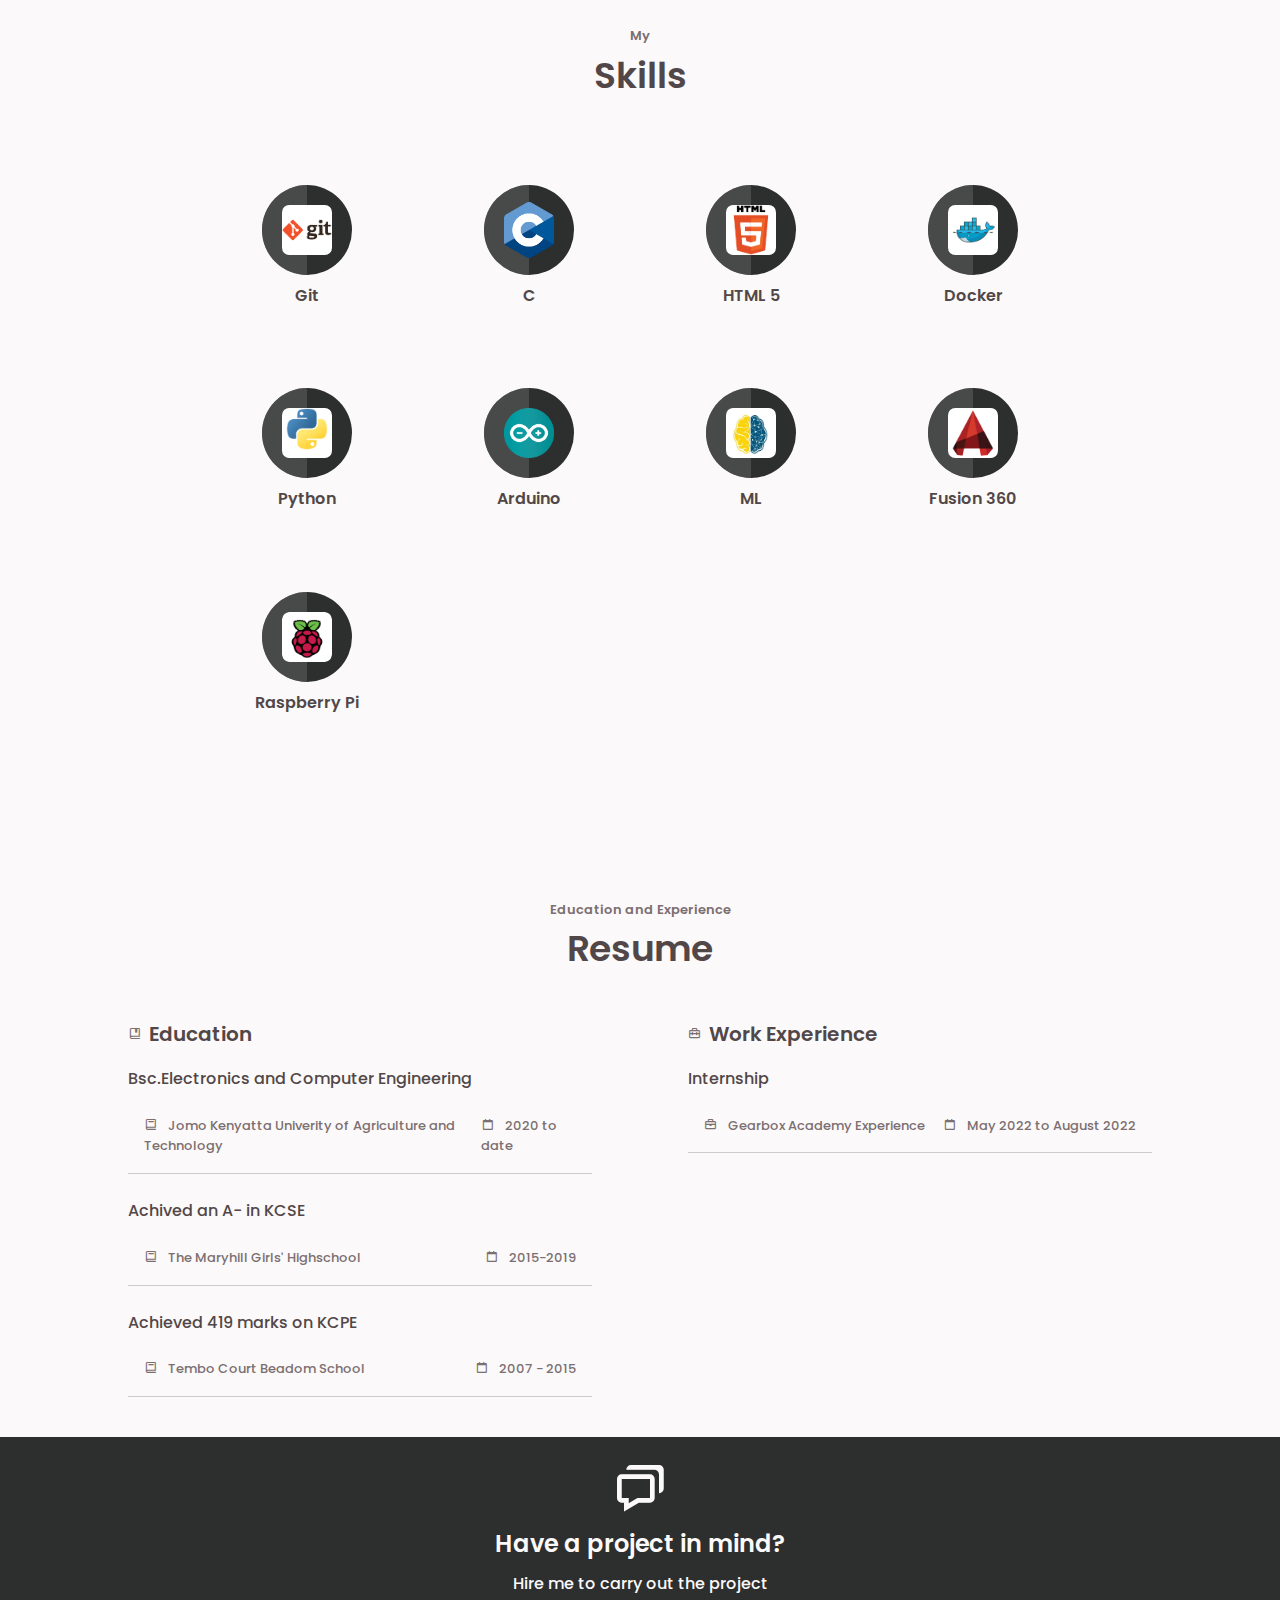
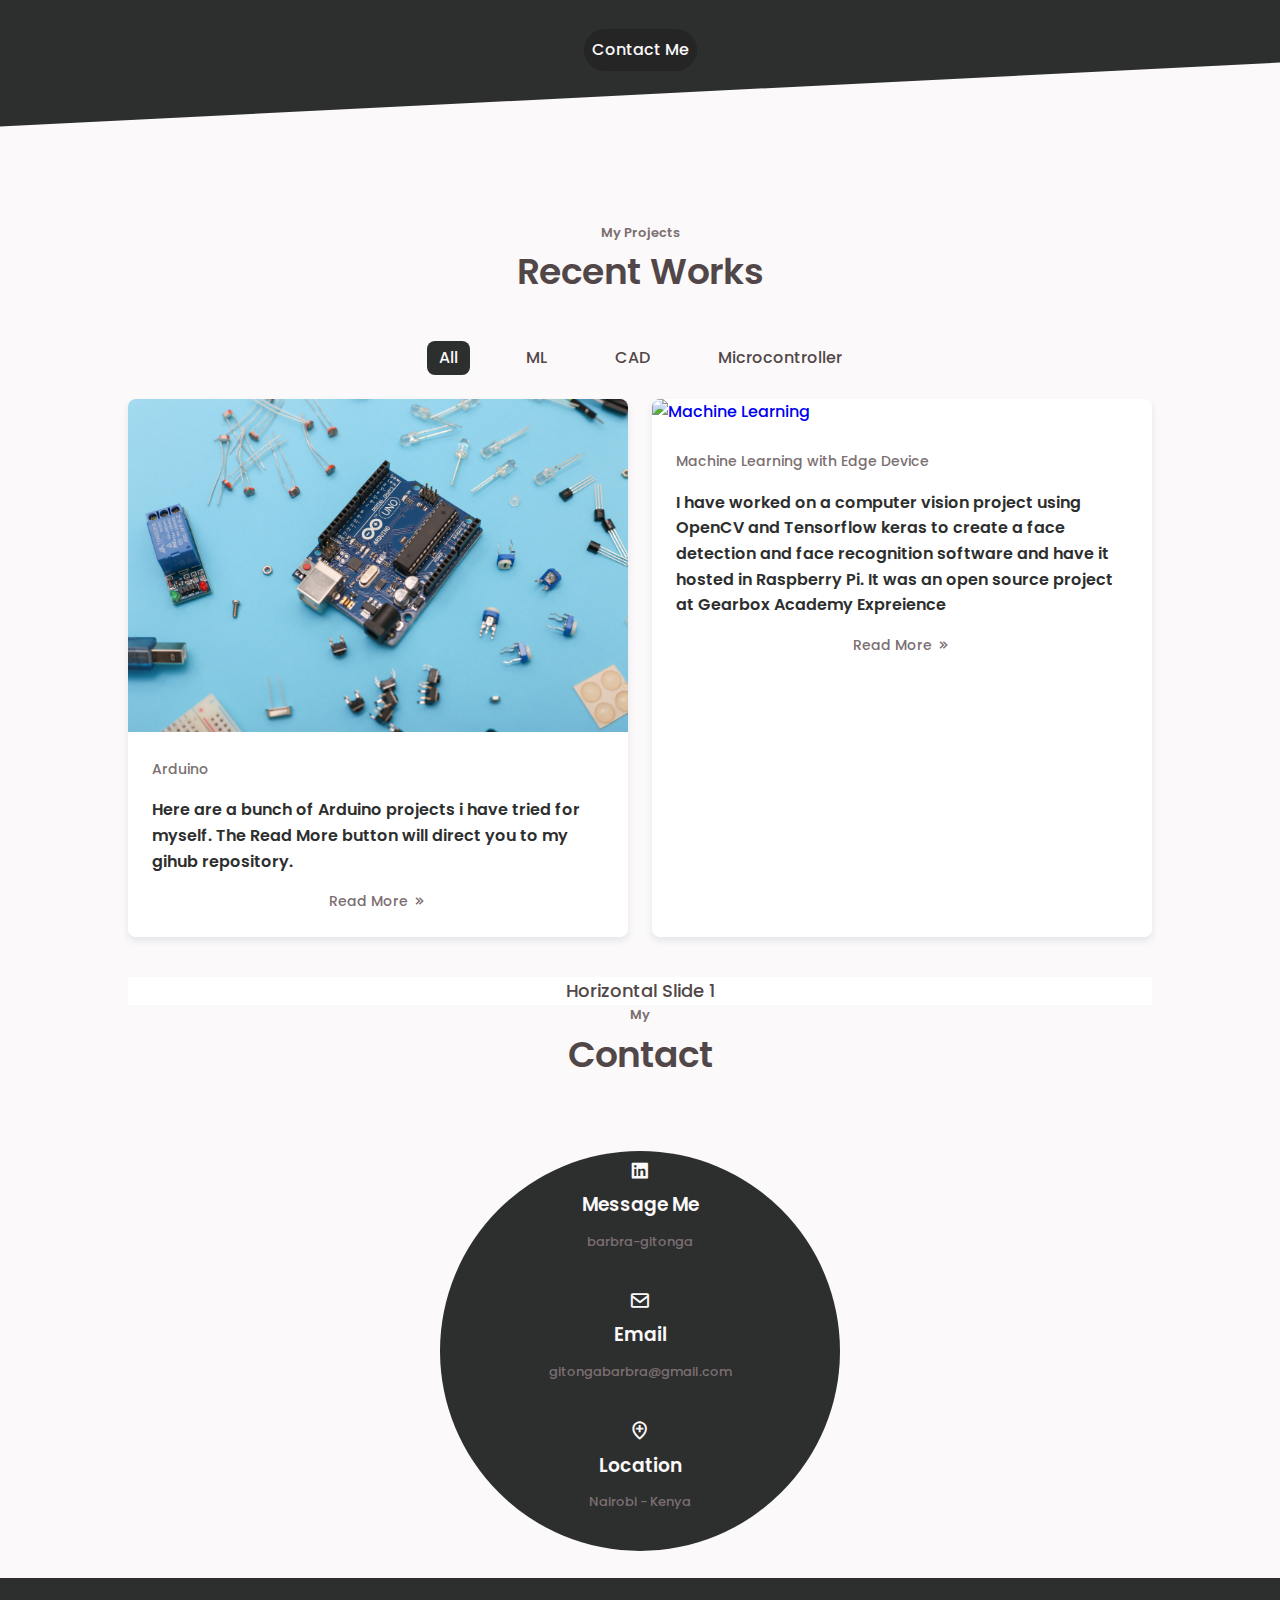
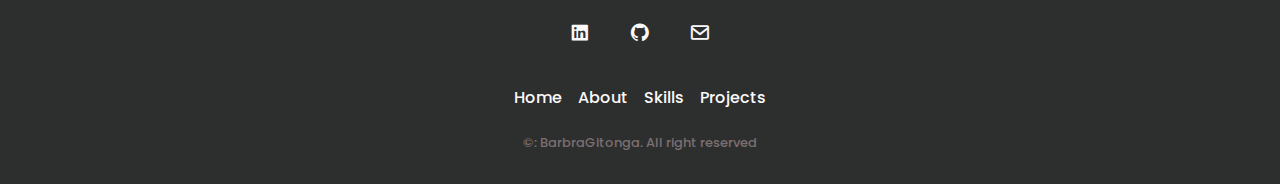
==== commit 99bba382: "Merge pull request #2 from BarbraGitonga/swiper" ====
--- a/index.html
+++ b/index.html
@@ -11,6 +11,7 @@
 
         <!--=== CSS ===-->
         <link rel="stylesheet" href="assets/CSS/style.css">
+        <link rel="stylesheet" href="https://cdn.jsdelivr.net/npm/swiper@8/swiper-bundle.min.css"/>
 
         <title>Barbra Gitonga</title>
     </head>
@@ -413,6 +414,31 @@
                 </div>
             </div> -->
         </section>
+         <!-- Portfolio Gallery -->
+        <section class="gallery container" id="Portfolio">
+            <div class="swiper swiper-h">
+                <div class="swiper-wrapper">
+                  <div class="swiper-slide">Horizontal Slide 1</div>
+                  <div class="swiper-slide">
+                    <div class="swiper swiper-v">
+                      <div class="swiper-wrapper">
+                        <div class="swiper-slide">Vertical Slide 1</div>
+                        <div class="swiper-slide">Vertical Slide 2</div>
+                        <div class="swiper-slide">Vertical Slide 3</div>
+                        <div class="swiper-slide">Vertical Slide 4</div>
+                        <div class="swiper-slide">Vertical Slide 5</div>
+                      </div>
+                      <div class="swiper-pagination swiper-pagination-v"></div>
+                    </div>
+                  </div>
+                  <div class="swiper-slide">Horizontal Slide 3</div>
+                  <div class="swiper-slide">Horizontal Slide 4</div>
+                </div>
+                <!-- Add Pagination -->
+                <div class="swiper-pagination swiper-pagination-h"></div>
+              </div>
+        </section>
+
 
         <!--====== CONTACT ======-->
         <section class="contact" id="contact">
@@ -496,5 +522,7 @@
        <script src="assets/Js/mixitup.min.js"></script>
         <!--=== JS ===-->
         <script src="assets/Js/main.js"></script>
+        <!-- Swiper js -->
+        <script src="https://cdn.jsdelivr.net/npm/swiper@8/swiper-bundle.min.js"></script>
         </body>
 </html>
--- a/assets/CSS/style.css
+++ b/assets/CSS/style.css
@@ -591,6 +591,35 @@
     background-color: var(--first-color-dark);
 }
 
+/* Portfolio Gallery */
+.swiper {
+    width: 100%;
+    height: 100%;
+  }
+
+  .swiper-slide {
+    text-align: center;
+    font-size: 18px;
+    background: #fff;
+
+    /* Center slide text vertically */
+    display: -webkit-box;
+    display: -ms-flexbox;
+    display: -webkit-flex;
+    display: flex;
+    -webkit-box-pack: center;
+    -ms-flex-pack: center;
+    -webkit-justify-content: center;
+    justify-content: center;
+    -webkit-box-align: center;
+    -ms-flex-align: center;
+    -webkit-align-items: center;
+    align-items: center;
+  }
+
+  .swiper-v {
+    background: #eee;
+  }
 
 /*====== CONTACT ======*/
 .contact_container{
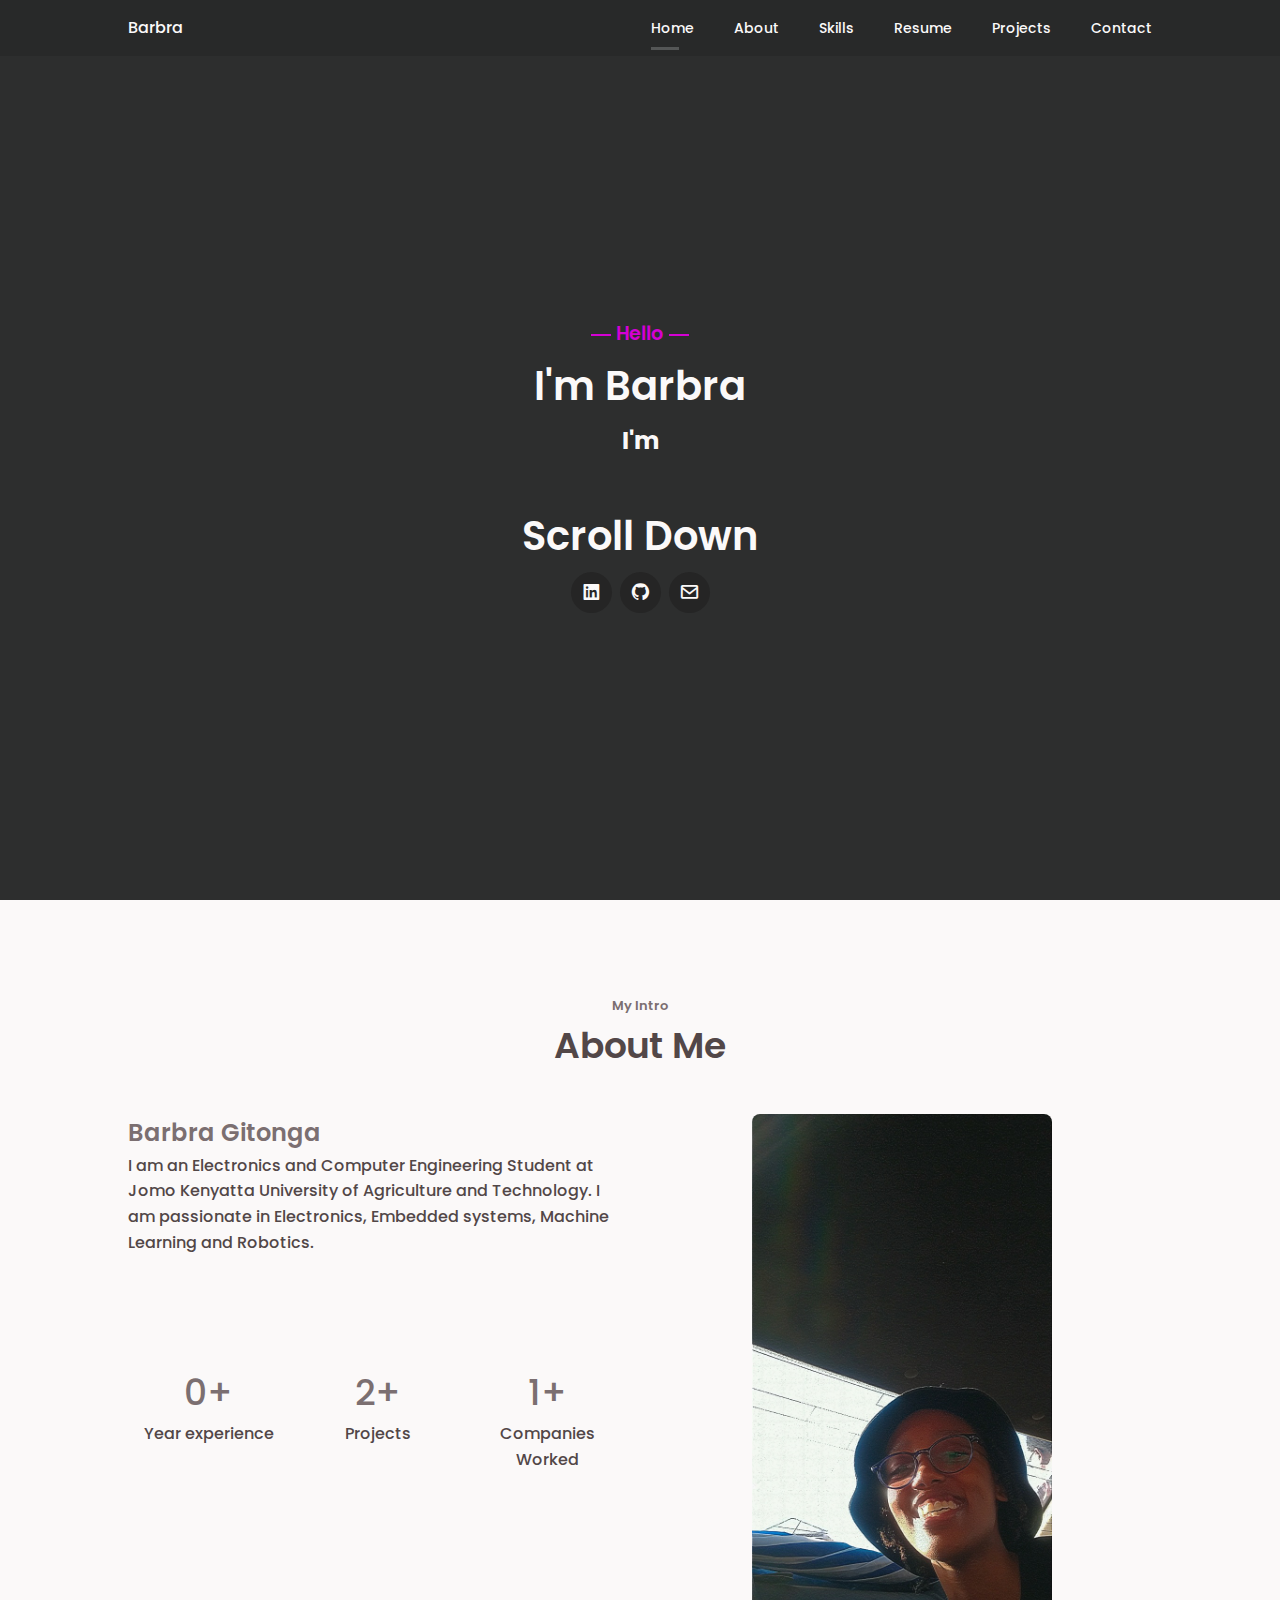
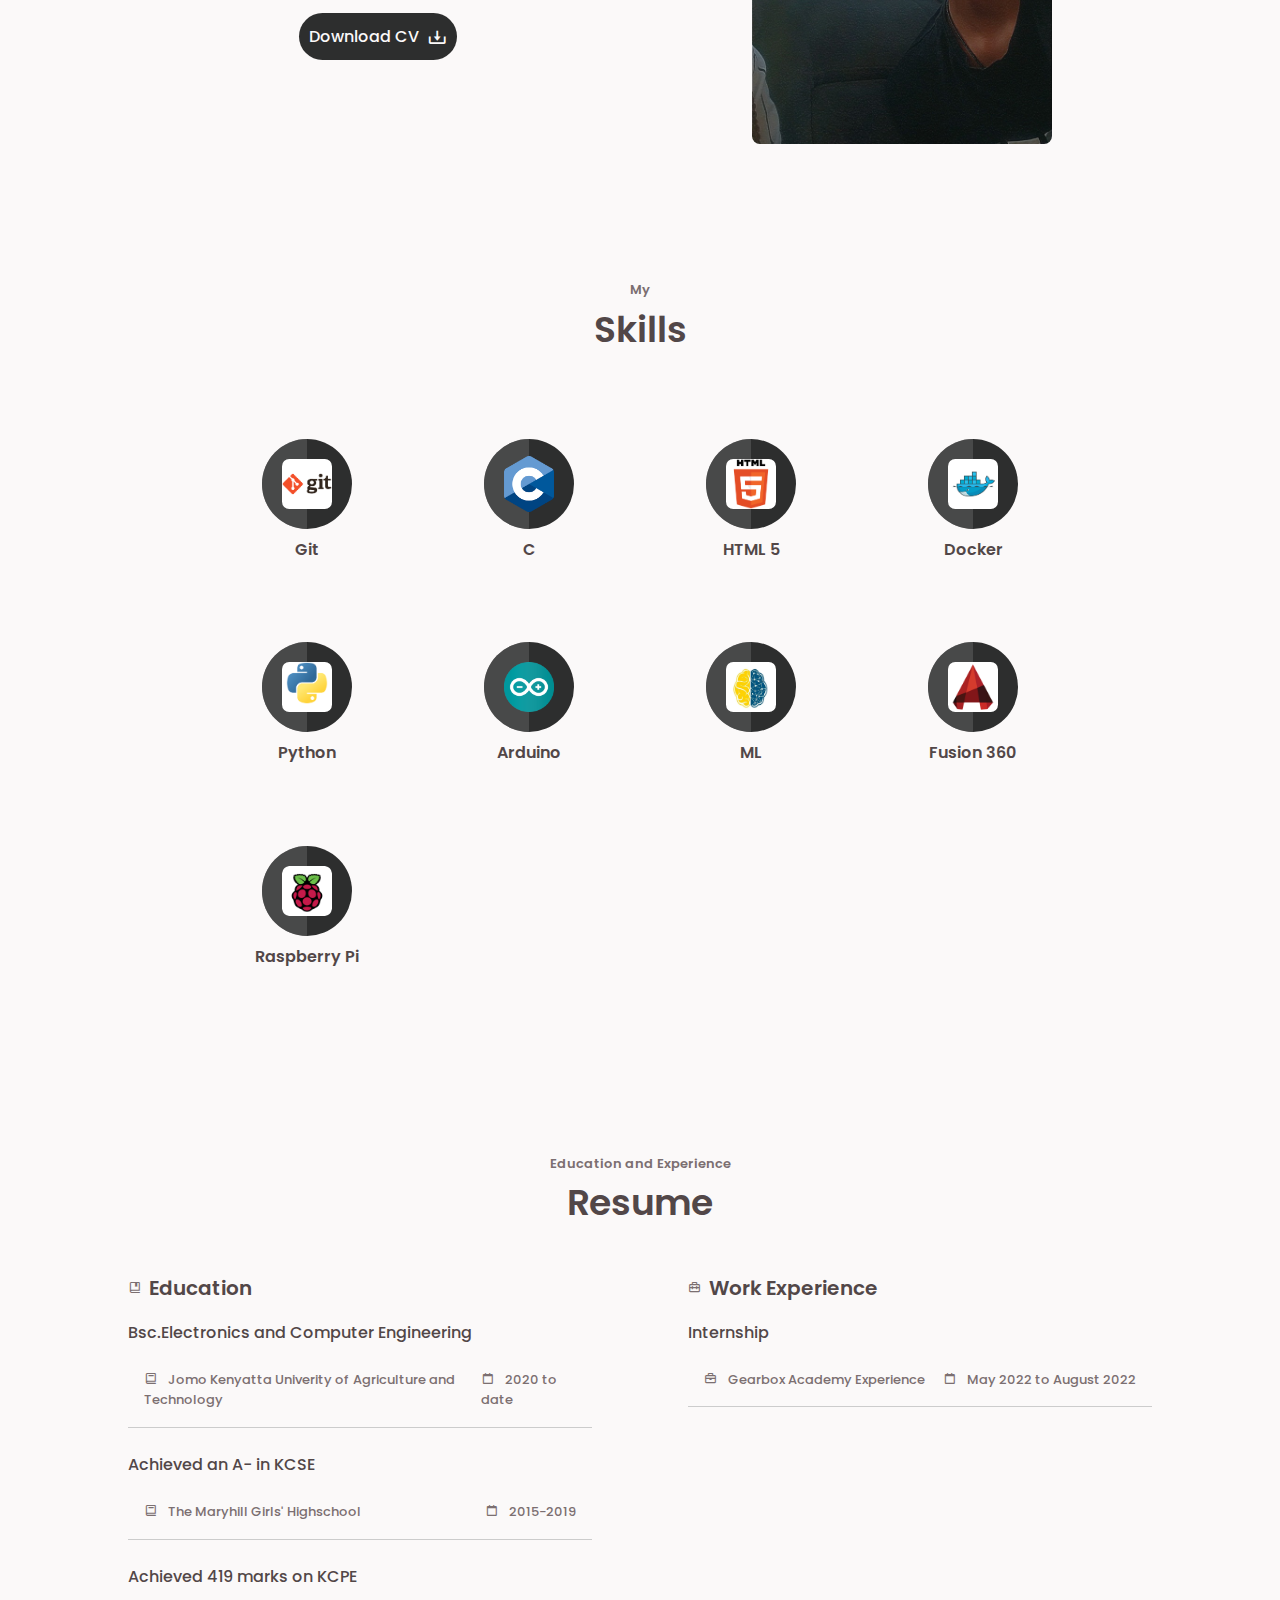
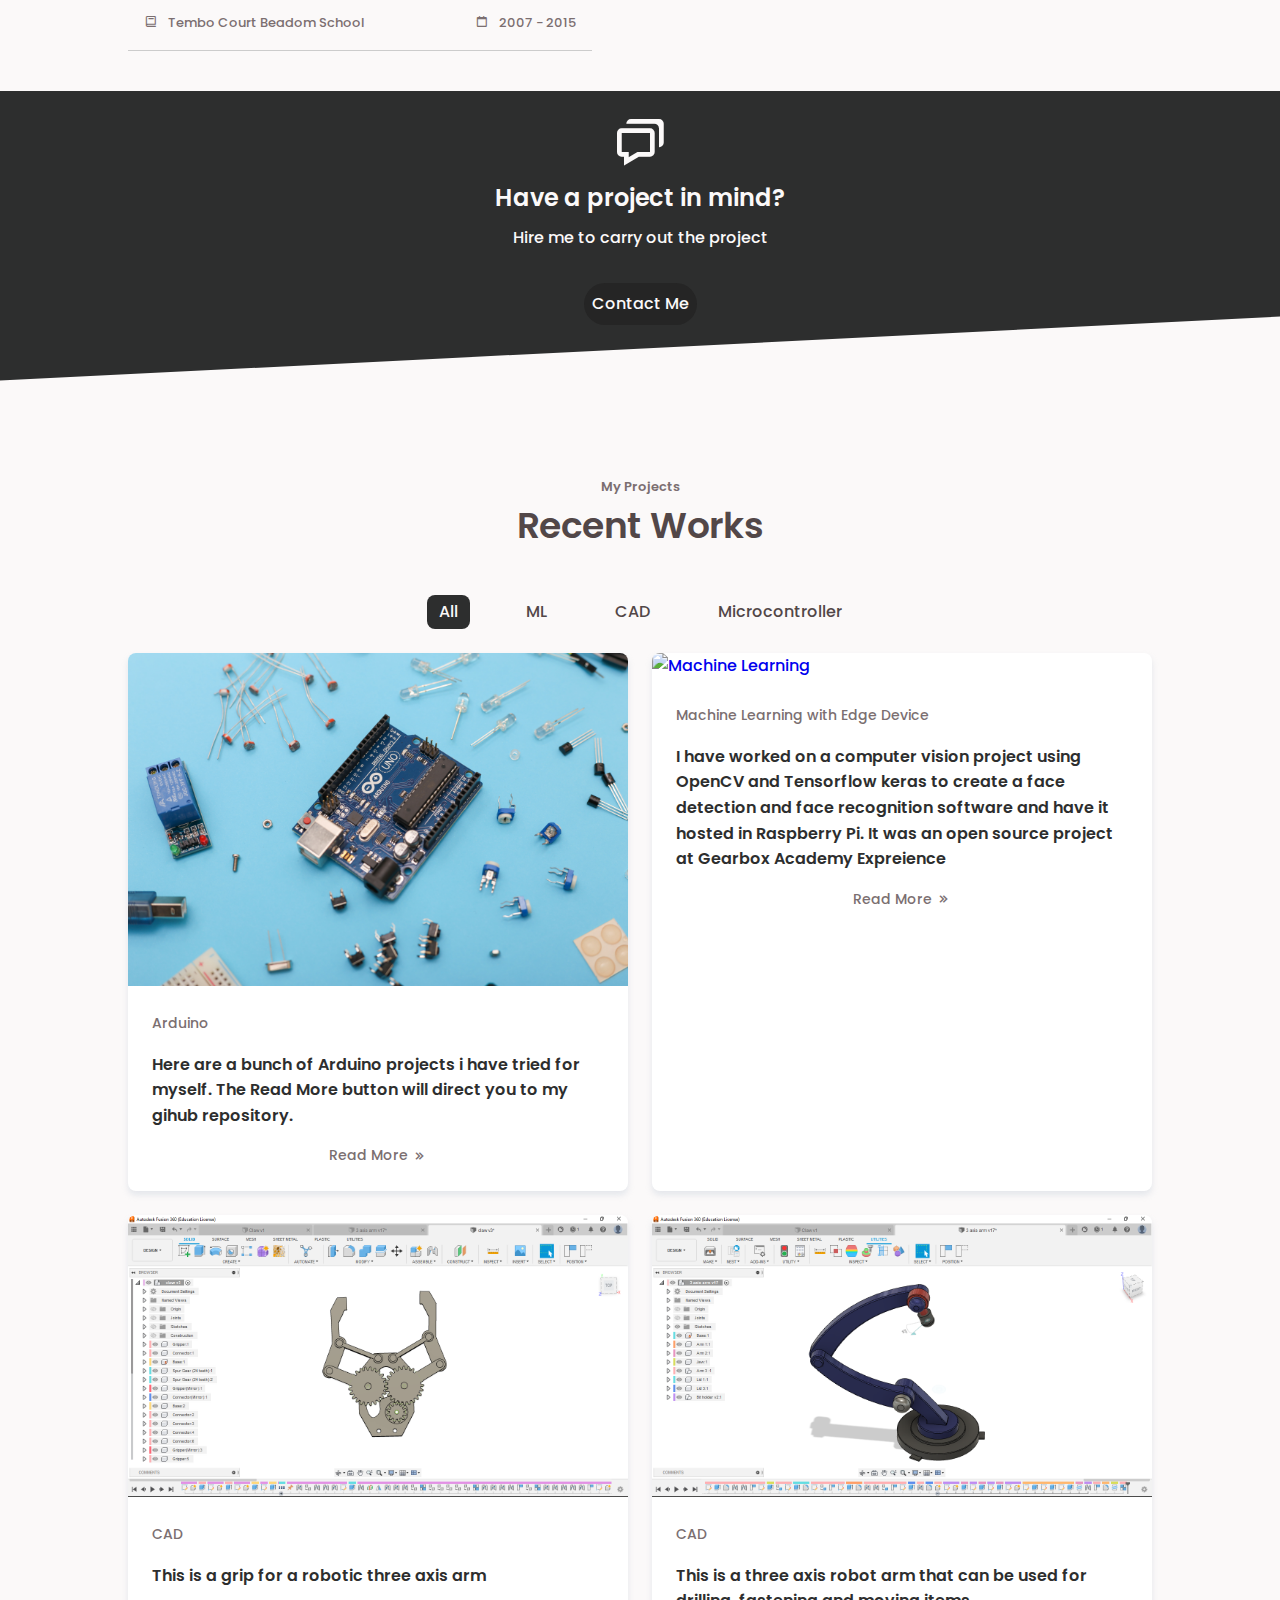
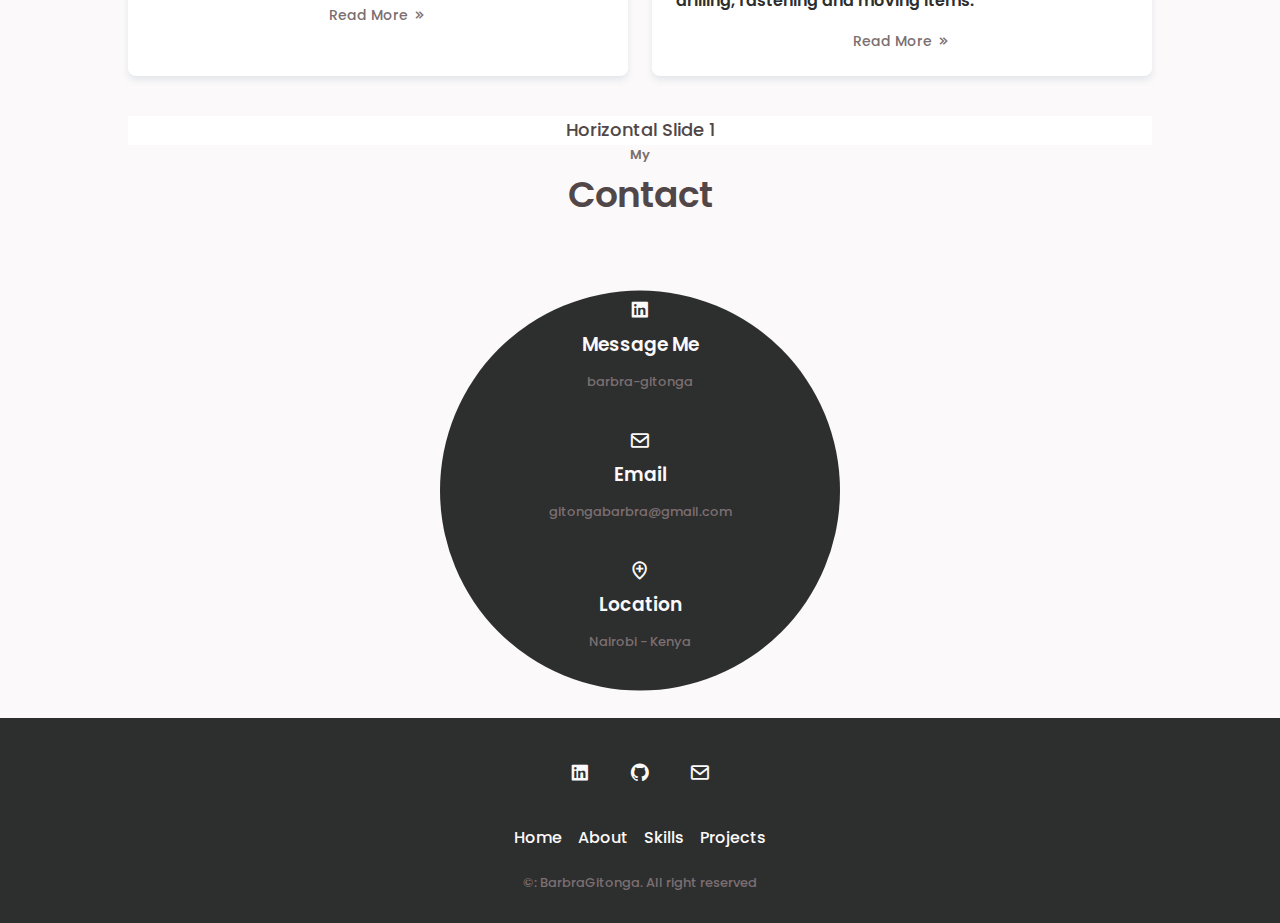
==== commit 0cf3df2c: "edited photos" ====
--- a/index.html
+++ b/index.html
@@ -62,6 +62,7 @@
                     <h3>Hello</h3>
                     <h2>I'm <span class="home_name">Barbra</span></h2>
                     <h1 class="home_description">I'm <span class="animation"></span></h1>
+                    <h2>Scroll Down</h2>
                 </div>
                 <div class="home_social">
                     <a href="https://www.linkedin.com/in/barbra-gitonga/"  target="_blank" class="home_social-icon">
@@ -103,7 +104,7 @@
                         </a>
                     </div>
                 </div>
-                <img src="assets/img/about.jpg" alt="" class="about_img">
+                <img src="assets/img/Snapchat-80827014.jpg" alt="" class="about_img">
             </div>
         </section>
         <!--====== SKILLS ======-->
@@ -235,7 +236,7 @@
                         </div>
                         <div class="resume_data">
                             <!--KCSE-->
-                            <h3 class="work_area">Achived an A- in KCSE</h3>
+                            <h3 class="work_area">Achieved an A- in KCSE</h3>
 
                             <div class="resume_box">
                                 <span class="resume_work">
@@ -323,7 +324,7 @@
 
             <div class="portfolio_container grid">
                 <!--Project 1-->
-                <div class="portfolio_content mix ml">
+                <div class="portfolio_content mix microcontroller">
                     <a href="#">
                         <img src="assets/img/sahand-babali-gavODTHG36Y-unsplash.jpg" alt="arduino" class="portfolio_img">
                     </a>
@@ -353,35 +354,35 @@
                     </div>
                 </div>
                 <!--Project 3-->
-                <!-- <div class="portfolio_content mix cad">
+                <div class="portfolio_content mix cad">
                     <a href="#">
-                        <img src="assets/img/Team1.jpg" alt="" class="portfolio_img">
+                        <img src="assets/CAD/3 axis robot arm/Screenshot (3).png" alt="grip" class="portfolio_img">
                     </a>
                     <div class="portfolio_data">
                         <span class="portfolio_subtitle">CAD</span>
                         <a href="#">
-                            <h2 class="portfolio_title">Lorem ipsum dolor sit amet.</h2>
+                            <h2 class="portfolio_title">This is a grip for a robotic three axis arm</h2>
                         </a>
                         <a href="#" class="portfolio_button">Read More
                             <i class='bx bx-chevrons-right portfolio_icon'></i>
                         </a>
                     </div>
-                </div> -->
+                </div>
                 <!--Project 4-->
-                <!-- <div class="portfolio_content mix cad">
+                <div class="portfolio_content mix cad">
                     <a href="#">
-                        <img src="assets/img/Team3.jpg" alt="" class="portfolio_img">
+                        <img src="assets/CAD/3 axis robot arm/Screenshot (2).png" alt="" class="portfolio_img">
                     </a>
                     <div class="portfolio_data">
                         <span class="portfolio_subtitle">CAD</span>
                         <a href="#">
-                            <h2 class="portfolio_title">Lorem ipsum dolor sit amet.</h2>
+                            <h2 class="portfolio_title">This is a three axis robot arm that can be used for drilling, fastening and moving items.</h2>
                         </a>
                         <a href="#" class="portfolio_button">Read More
                             <i class='bx bx-chevrons-right portfolio_icon'></i>
                         </a>
                     </div>
-                </div> -->
+                </div>
                 <!--Project 5-->
                 <!-- <div class="portfolio_content mix microcontroller">
                     <a href="#">
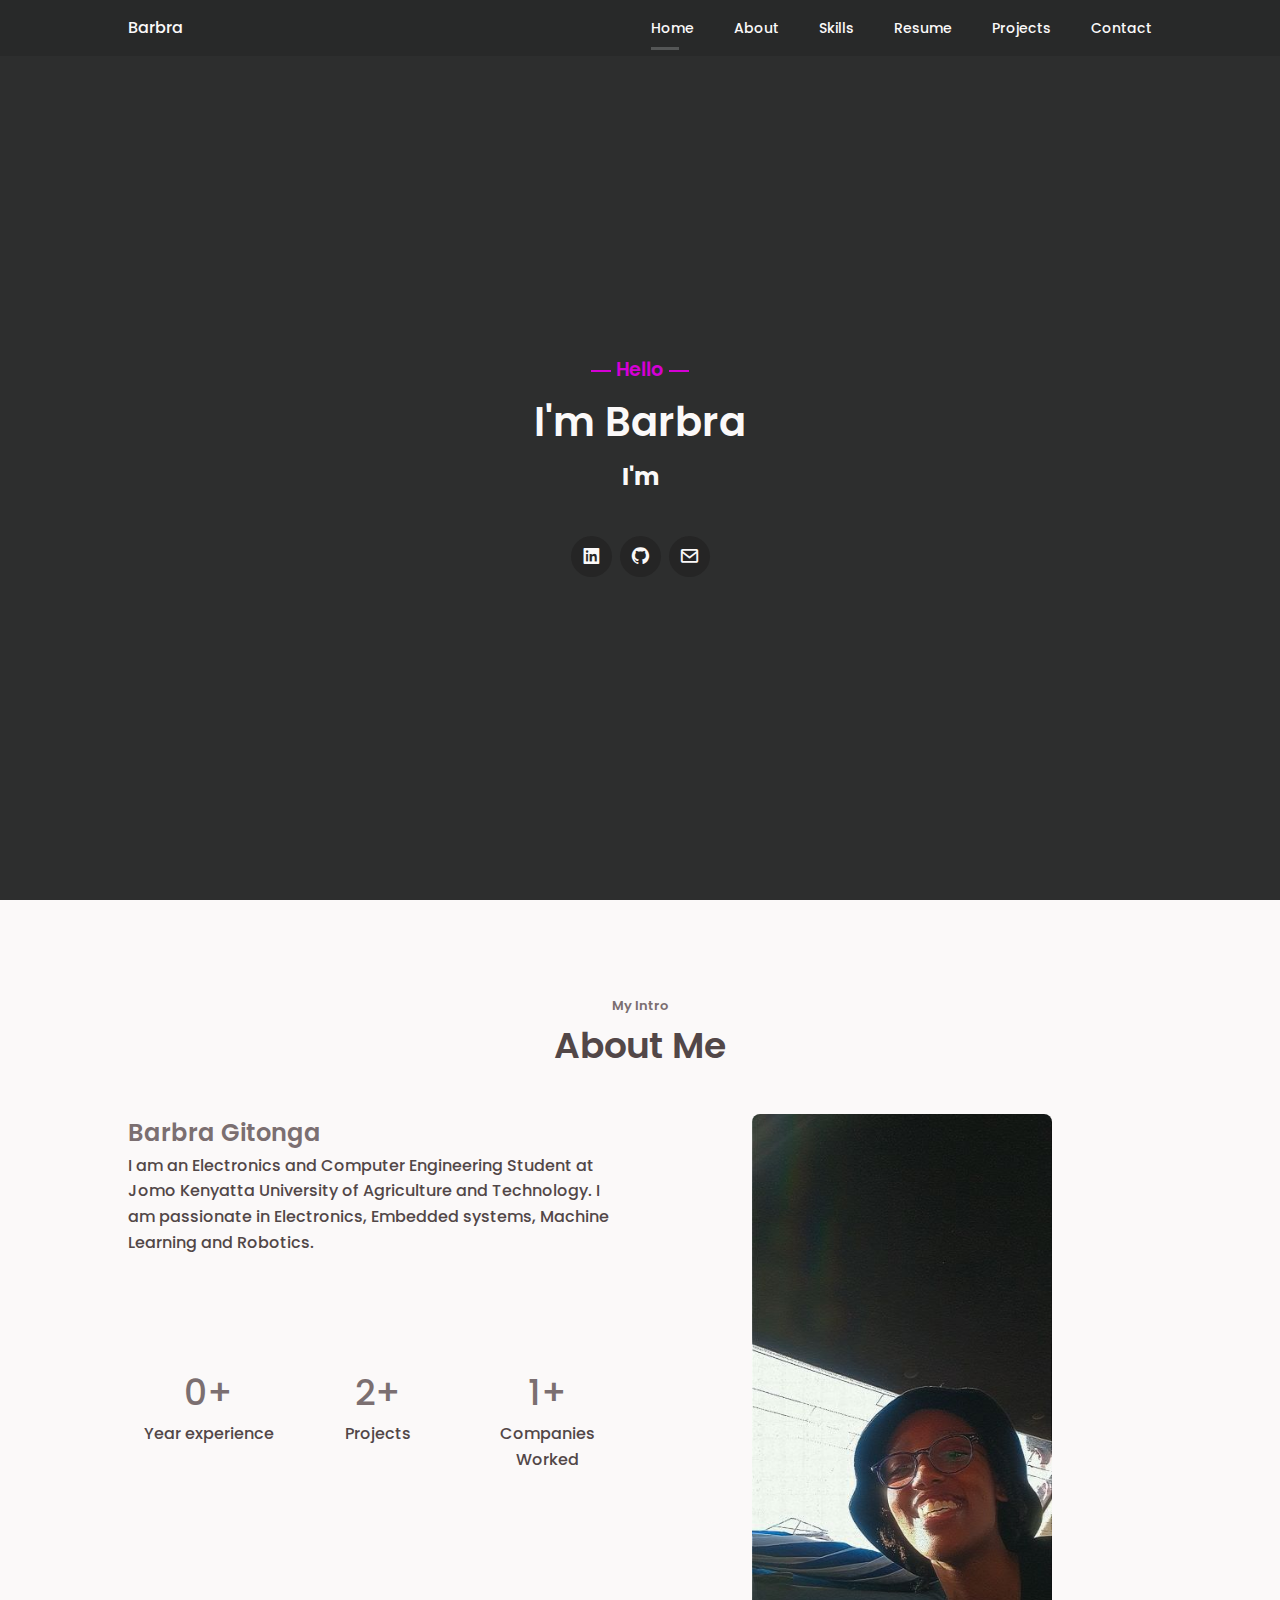
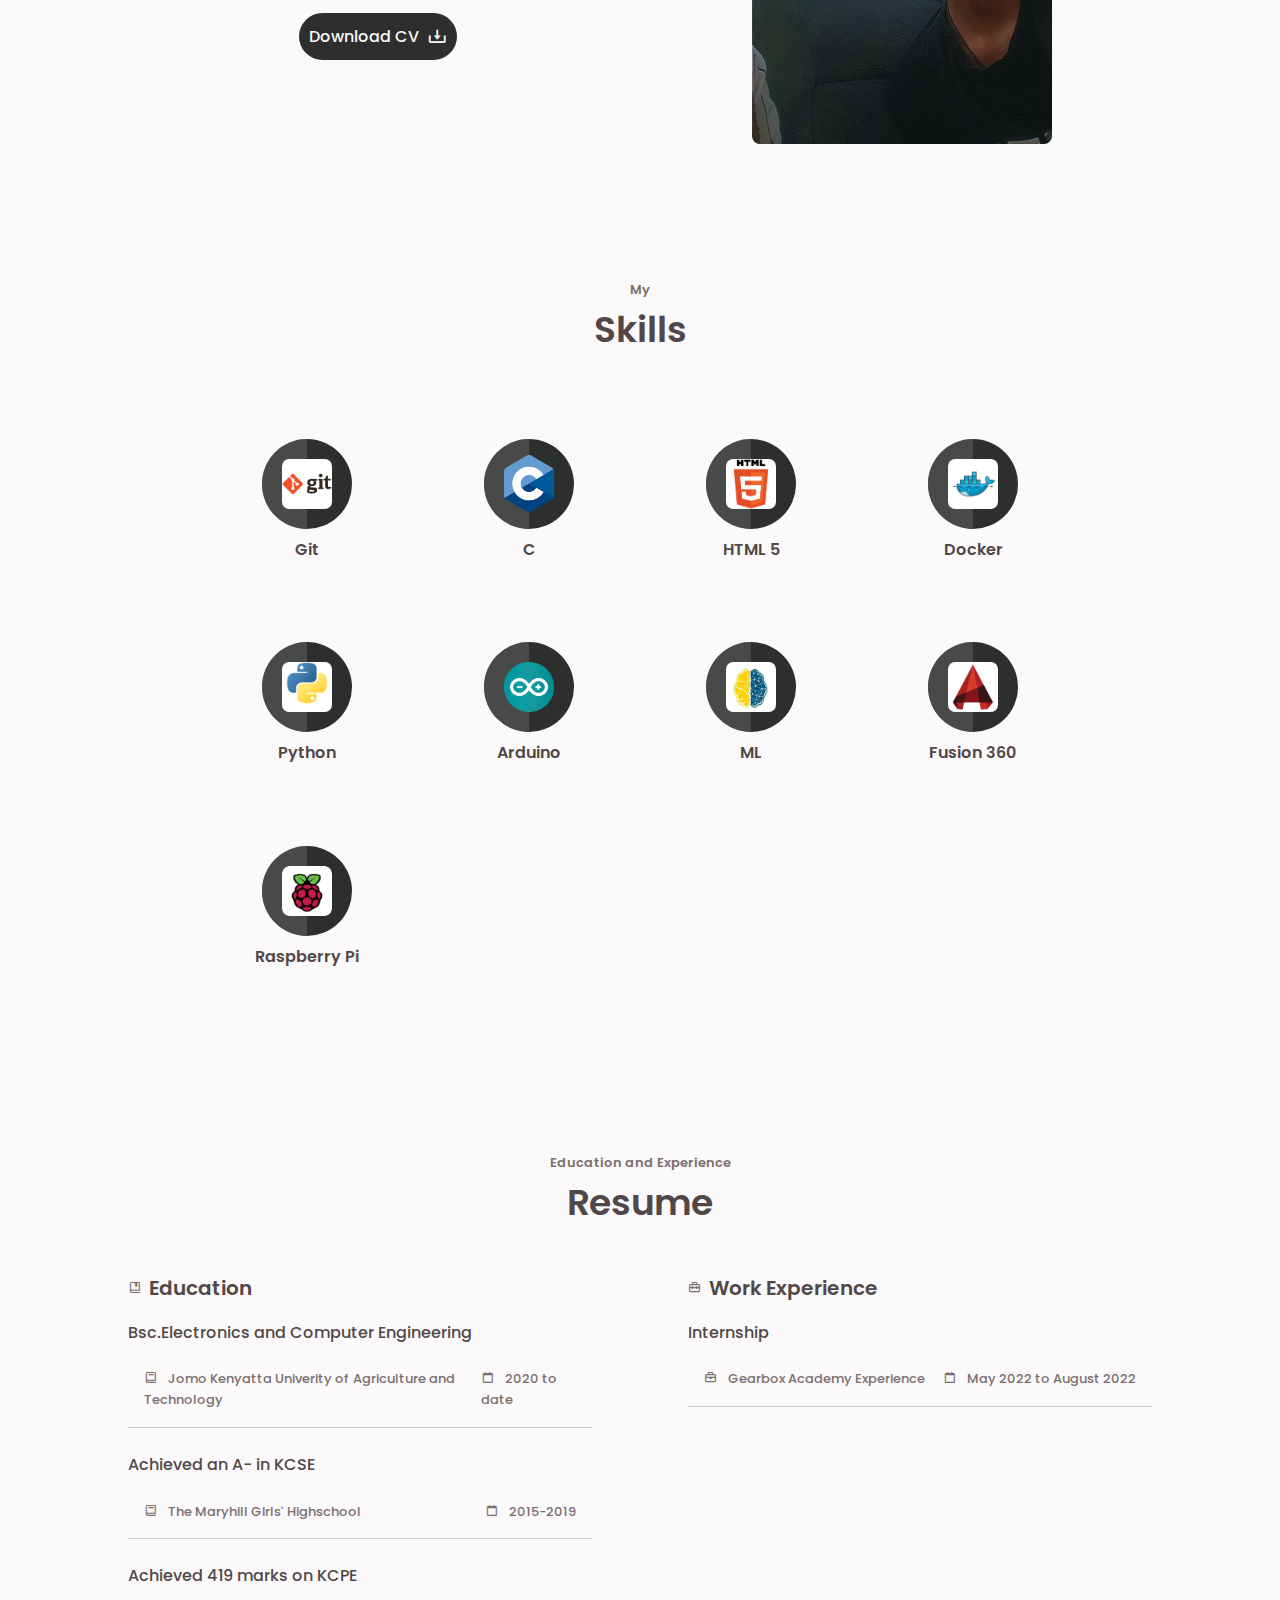
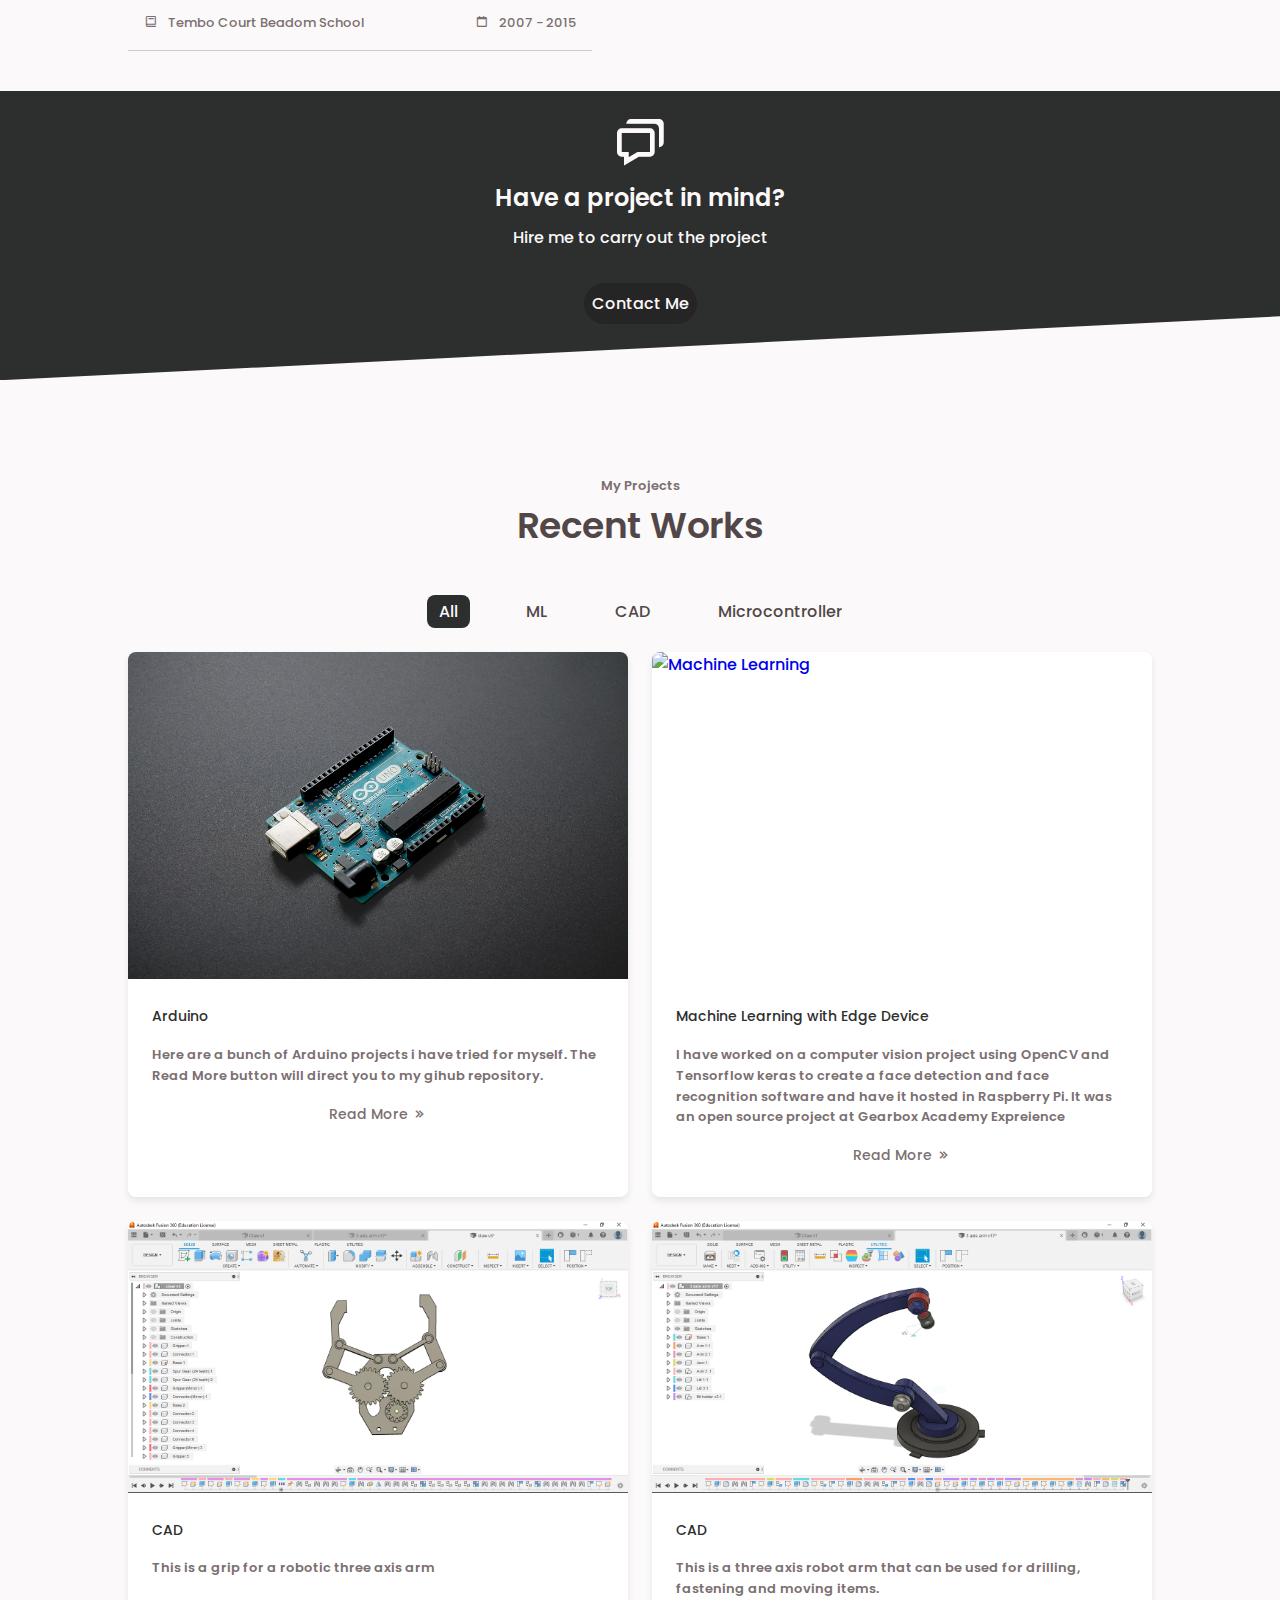
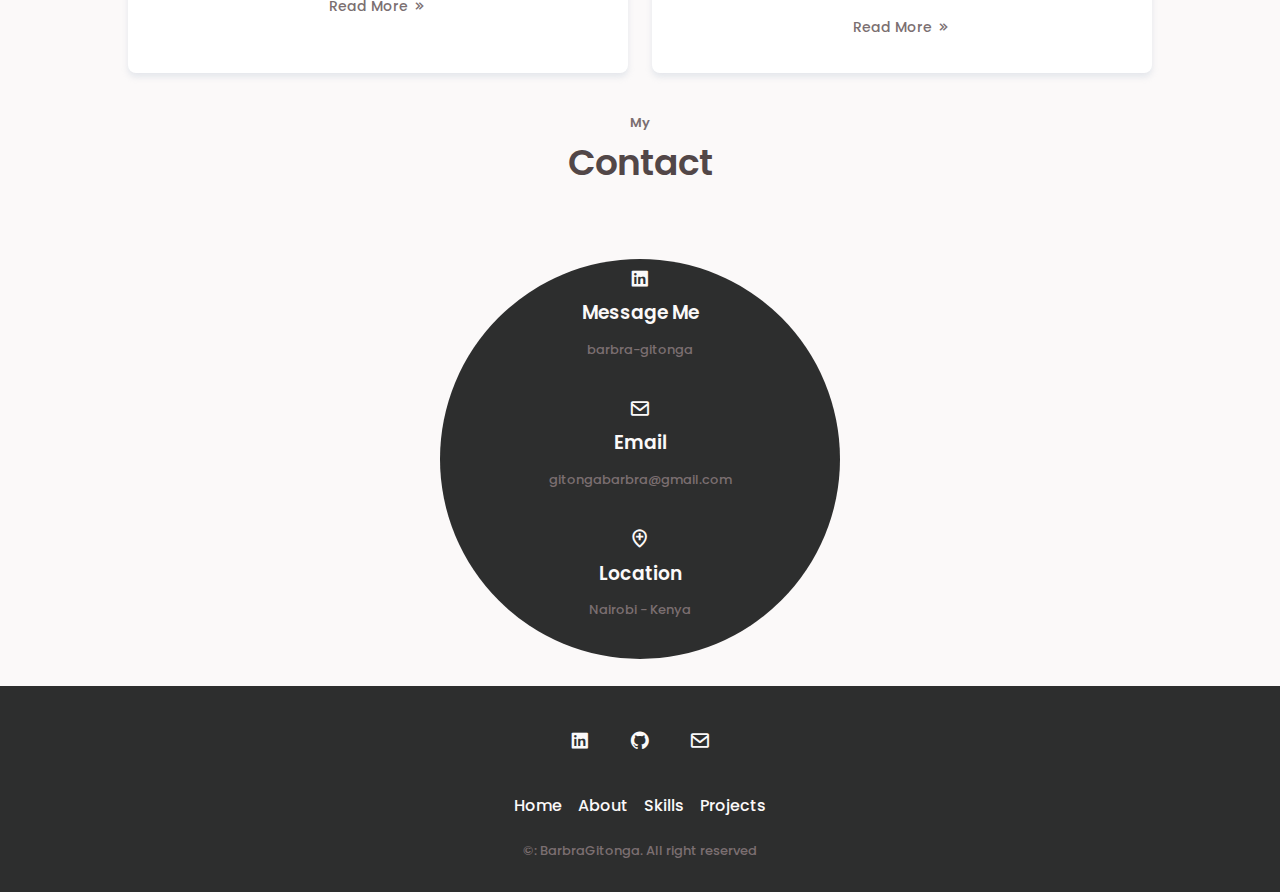
==== commit a0ce6d61: "Bug fix" ====
--- a/index.html
+++ b/index.html
@@ -62,7 +62,6 @@
                     <h3>Hello</h3>
                     <h2>I'm <span class="home_name">Barbra</span></h2>
                     <h1 class="home_description">I'm <span class="animation"></span></h1>
-                    <h2>Scroll Down</h2>
                 </div>
                 <div class="home_social">
                     <a href="https://www.linkedin.com/in/barbra-gitonga/"  target="_blank" class="home_social-icon">
@@ -104,7 +103,7 @@
                         </a>
                     </div>
                 </div>
-                <img src="assets/img/Snapchat-80827014.jpg" alt="" class="about_img">
+                <img src="assets/img/Barbra.jpg" alt="" class="about_img">
             </div>
         </section>
         <!--====== SKILLS ======-->
@@ -326,12 +325,12 @@
                 <!--Project 1-->
                 <div class="portfolio_content mix microcontroller">
                     <a href="#">
-                        <img src="assets/img/sahand-babali-gavODTHG36Y-unsplash.jpg" alt="arduino" class="portfolio_img">
+                        <img src="assets/img/Arduino-Uno.jpg" alt="arduino" class="portfolio_img">
                     </a>
                     <div class="portfolio_data">
                         <span class="portfolio_subtitle">Arduino</span>
                         <a href="#">
-                            <h2 class="portfolio_title">Here are a bunch of Arduino projects i have tried for myself. The Read More button will direct you to my gihub repository.</h2>
+                            <h2 class="portfolio_description">Here are a bunch of Arduino projects i have tried for myself. The Read More button will direct you to my gihub repository.</h2>
                         </a>
                         <a href="https://github.com/BarbraGitonga/Arduino" class="portfolio_button">Read More
                             <i class='bx bx-chevrons-right portfolio_icon'></i>
@@ -341,12 +340,12 @@
                 <!--Project 2-->
                 <div class="portfolio_content mix ml">
                     <a href="#">
-                        <img src="assets/img/jainath-ponnala-jvHymbpto1E-unsplash.jpg" alt="Machine Learning" class="portfolio_img">
+                        <img src="assets/img/Raspberry-pi.jpg" alt="Machine Learning" class="portfolio_img">
                     </a>
                     <div class="portfolio_data">
                         <span class="portfolio_subtitle">Machine Learning with Edge Device</span>
                         <a href="#">
-                            <h2 class="portfolio_title">I have worked on a computer vision project using OpenCV and Tensorflow keras to create a face detection and face recognition software and have it hosted in Raspberry Pi. It was an open source project at Gearbox Academy Expreience</h2>
+                            <h2 class="portfolio_description">I have worked on a computer vision project using OpenCV and Tensorflow keras to create a face detection and face recognition software and have it hosted in Raspberry Pi. It was an open source project at Gearbox Academy Expreience</h2>
                         </a>
                         <a href="https://github.com/ngugiephy/GA-Door-Automation-System/tree/main/Machine%20Learning" class="portfolio_button">Read More
                             <i class='bx bx-chevrons-right portfolio_icon'></i>
@@ -361,7 +360,7 @@
                     <div class="portfolio_data">
                         <span class="portfolio_subtitle">CAD</span>
                         <a href="#">
-                            <h2 class="portfolio_title">This is a grip for a robotic three axis arm</h2>
+                            <h2 class="portfolio_description">This is a grip for a robotic three axis arm</h2>
                         </a>
                         <a href="#" class="portfolio_button">Read More
                             <i class='bx bx-chevrons-right portfolio_icon'></i>
@@ -376,70 +375,14 @@
                     <div class="portfolio_data">
                         <span class="portfolio_subtitle">CAD</span>
                         <a href="#">
-                            <h2 class="portfolio_title">This is a three axis robot arm that can be used for drilling, fastening and moving items.</h2>
+                            <h2 class="portfolio_description">This is a three axis robot arm that can be used for drilling, fastening and moving items.</h2>
                         </a>
                         <a href="#" class="portfolio_button">Read More
                             <i class='bx bx-chevrons-right portfolio_icon'></i>
                         </a>
                     </div>
                 </div>
-                <!--Project 5-->
-                <!-- <div class="portfolio_content mix microcontroller">
-                    <a href="#">
-                        <img src="assets/img/Team1.jpg" alt="" class="portfolio_img">
-                    </a>
-                    <div class="portfolio_data">
-                        <span class="portfolio_subtitle">Microcontroller</span>
-                        <a href="#">
-                            <h2 class="portfolio_title">Lorem ipsum dolor sit amet.</h2>
-                        </a>
-                        <a href="#" class="portfolio_button">Read More
-                            <i class='bx bx-chevrons-right portfolio_icon'></i>
-                        </a>
-                    </div>
-                </div> -->
-                <!--Project 6-->
-                <!-- <div class="portfolio_content mix microcontroller">
-                    <a href="#">
-                        <img src="assets/img/Team3.jpg" alt="" class="portfolio_img">
-                    </a>
-                    <div class="portfolio_data">
-                        <span class="portfolio_subtitle">Microcontroller</span>
-                        <a href="#">
-                            <h2 class="portfolio_title">Lorem ipsum dolor sit amet.</h2>
-                        </a>
-                        <a href="#" class="portfolio_button">Read More
-                            <i class='bx bx-chevrons-right portfolio_icon'></i>
-                        </a>
-                    </div>
-                </div>
-            </div> -->
-        </section>
-         <!-- Portfolio Gallery -->
-        <section class="gallery container" id="Portfolio">
-            <div class="swiper swiper-h">
-                <div class="swiper-wrapper">
-                  <div class="swiper-slide">Horizontal Slide 1</div>
-                  <div class="swiper-slide">
-                    <div class="swiper swiper-v">
-                      <div class="swiper-wrapper">
-                        <div class="swiper-slide">Vertical Slide 1</div>
-                        <div class="swiper-slide">Vertical Slide 2</div>
-                        <div class="swiper-slide">Vertical Slide 3</div>
-                        <div class="swiper-slide">Vertical Slide 4</div>
-                        <div class="swiper-slide">Vertical Slide 5</div>
-                      </div>
-                      <div class="swiper-pagination swiper-pagination-v"></div>
-                    </div>
-                  </div>
-                  <div class="swiper-slide">Horizontal Slide 3</div>
-                  <div class="swiper-slide">Horizontal Slide 4</div>
-                </div>
-                <!-- Add Pagination -->
-                <div class="swiper-pagination swiper-pagination-h"></div>
-              </div>
-        </section>
-
+        </section>
 
         <!--====== CONTACT ======-->
         <section class="contact" id="contact">
@@ -523,7 +466,6 @@
        <script src="assets/Js/mixitup.min.js"></script>
         <!--=== JS ===-->
         <script src="assets/Js/main.js"></script>
-        <!-- Swiper js -->
-        <script src="https://cdn.jsdelivr.net/npm/swiper@8/swiper-bundle.min.js"></script>
+        </body>
         </body>
 </html>
--- a/assets/CSS/style.css
+++ b/assets/CSS/style.css
@@ -546,6 +546,7 @@
 }
 .portfolio_img{
     width: 100%;
+    height: 60%;
     transition: .4s;
 }
 .portfolio_data{
@@ -553,11 +554,11 @@
 }
 .portfolio_subtitle{
     font-size: var(--small-font-size);
-    color: var(--first-color-light);
-}
-.portfolio_title{
-    font-size: var(--normal-font-size);
     color: var(--first-color-dark);
+}
+.portfolio_description{
+    font-size: var(--smaller-font-size);
+    color: var(--first-color-light);
     margin: var(--mb-1) 0;
 }
 .portfolio_content:hover{
@@ -590,36 +591,6 @@
     color: var(--first-color-lighten);
     background-color: var(--first-color-dark);
 }
-
-/* Portfolio Gallery */
-.swiper {
-    width: 100%;
-    height: 100%;
-  }
-
-  .swiper-slide {
-    text-align: center;
-    font-size: 18px;
-    background: #fff;
-
-    /* Center slide text vertically */
-    display: -webkit-box;
-    display: -ms-flexbox;
-    display: -webkit-flex;
-    display: flex;
-    -webkit-box-pack: center;
-    -ms-flex-pack: center;
-    -webkit-justify-content: center;
-    justify-content: center;
-    -webkit-box-align: center;
-    -ms-flex-align: center;
-    -webkit-align-items: center;
-    align-items: center;
-  }
-
-  .swiper-v {
-    background: #eee;
-  }
 
 /*====== CONTACT ======*/
 .contact_container{
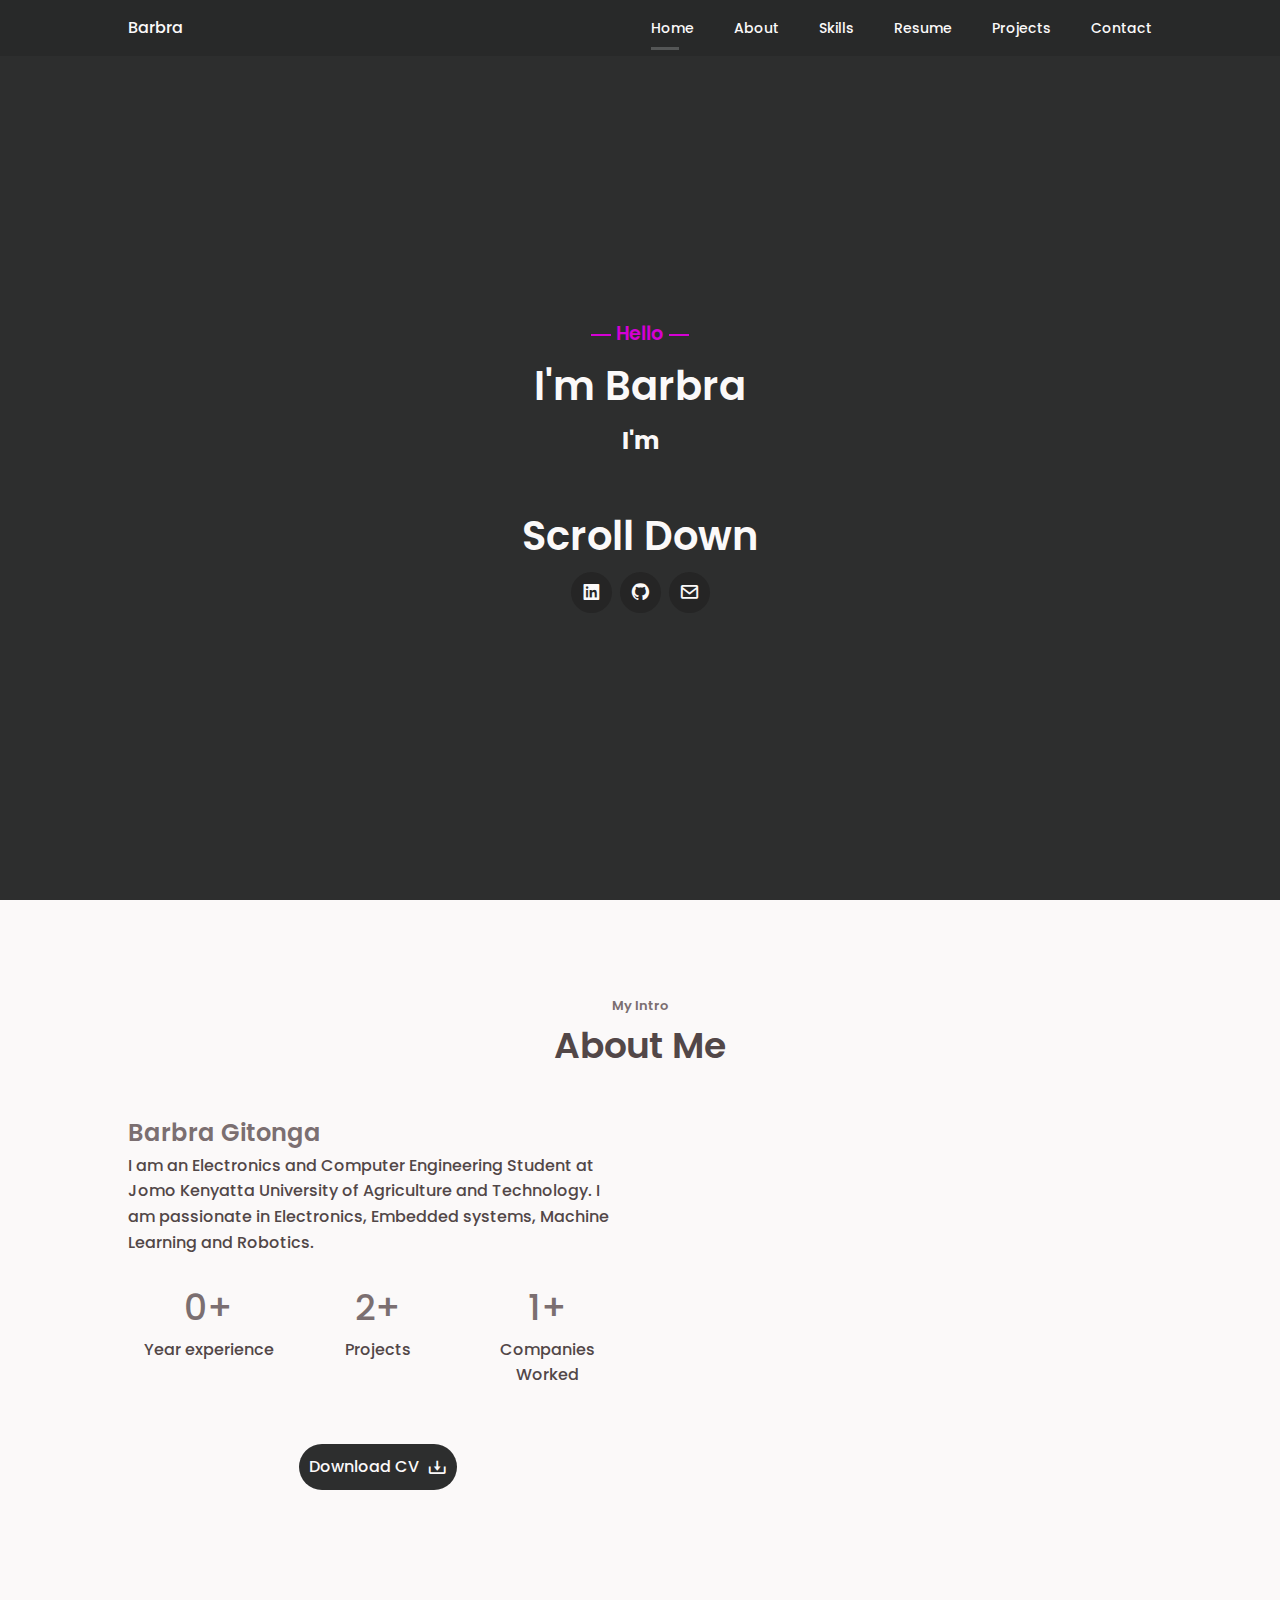
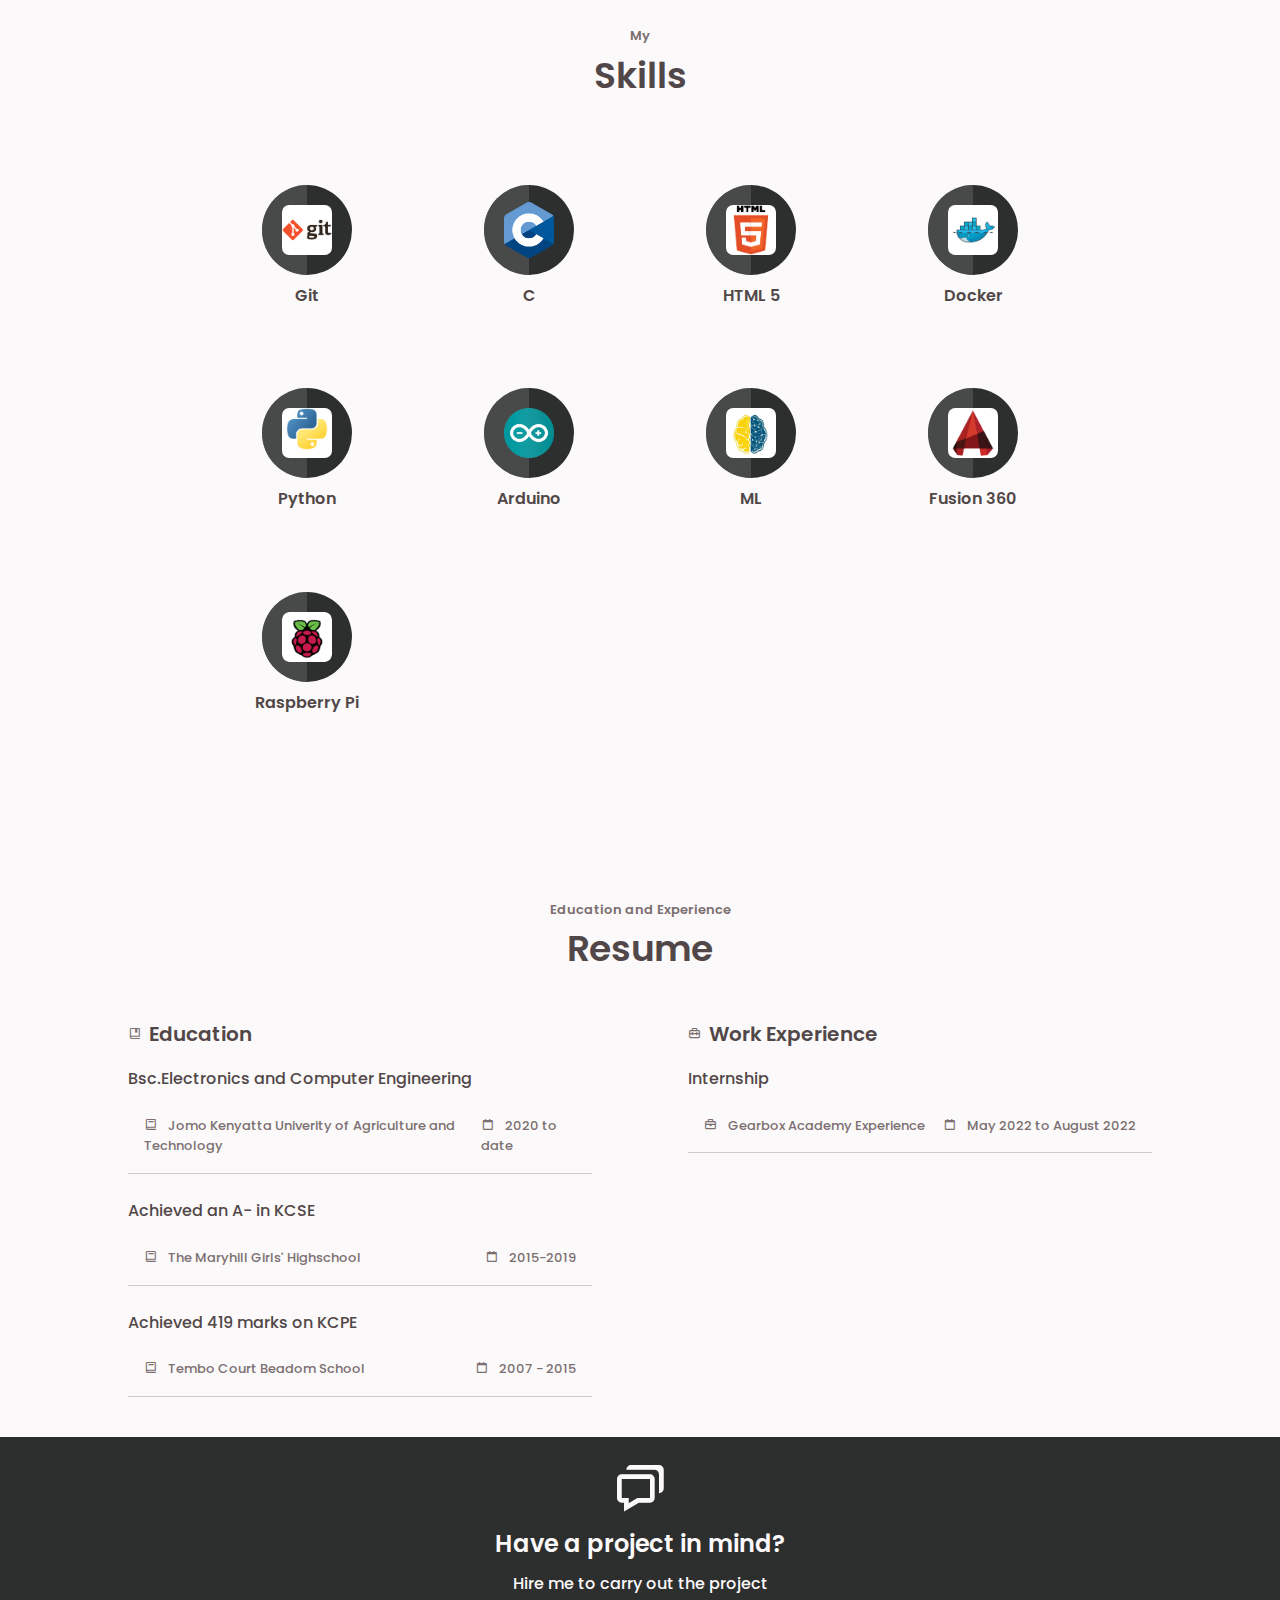
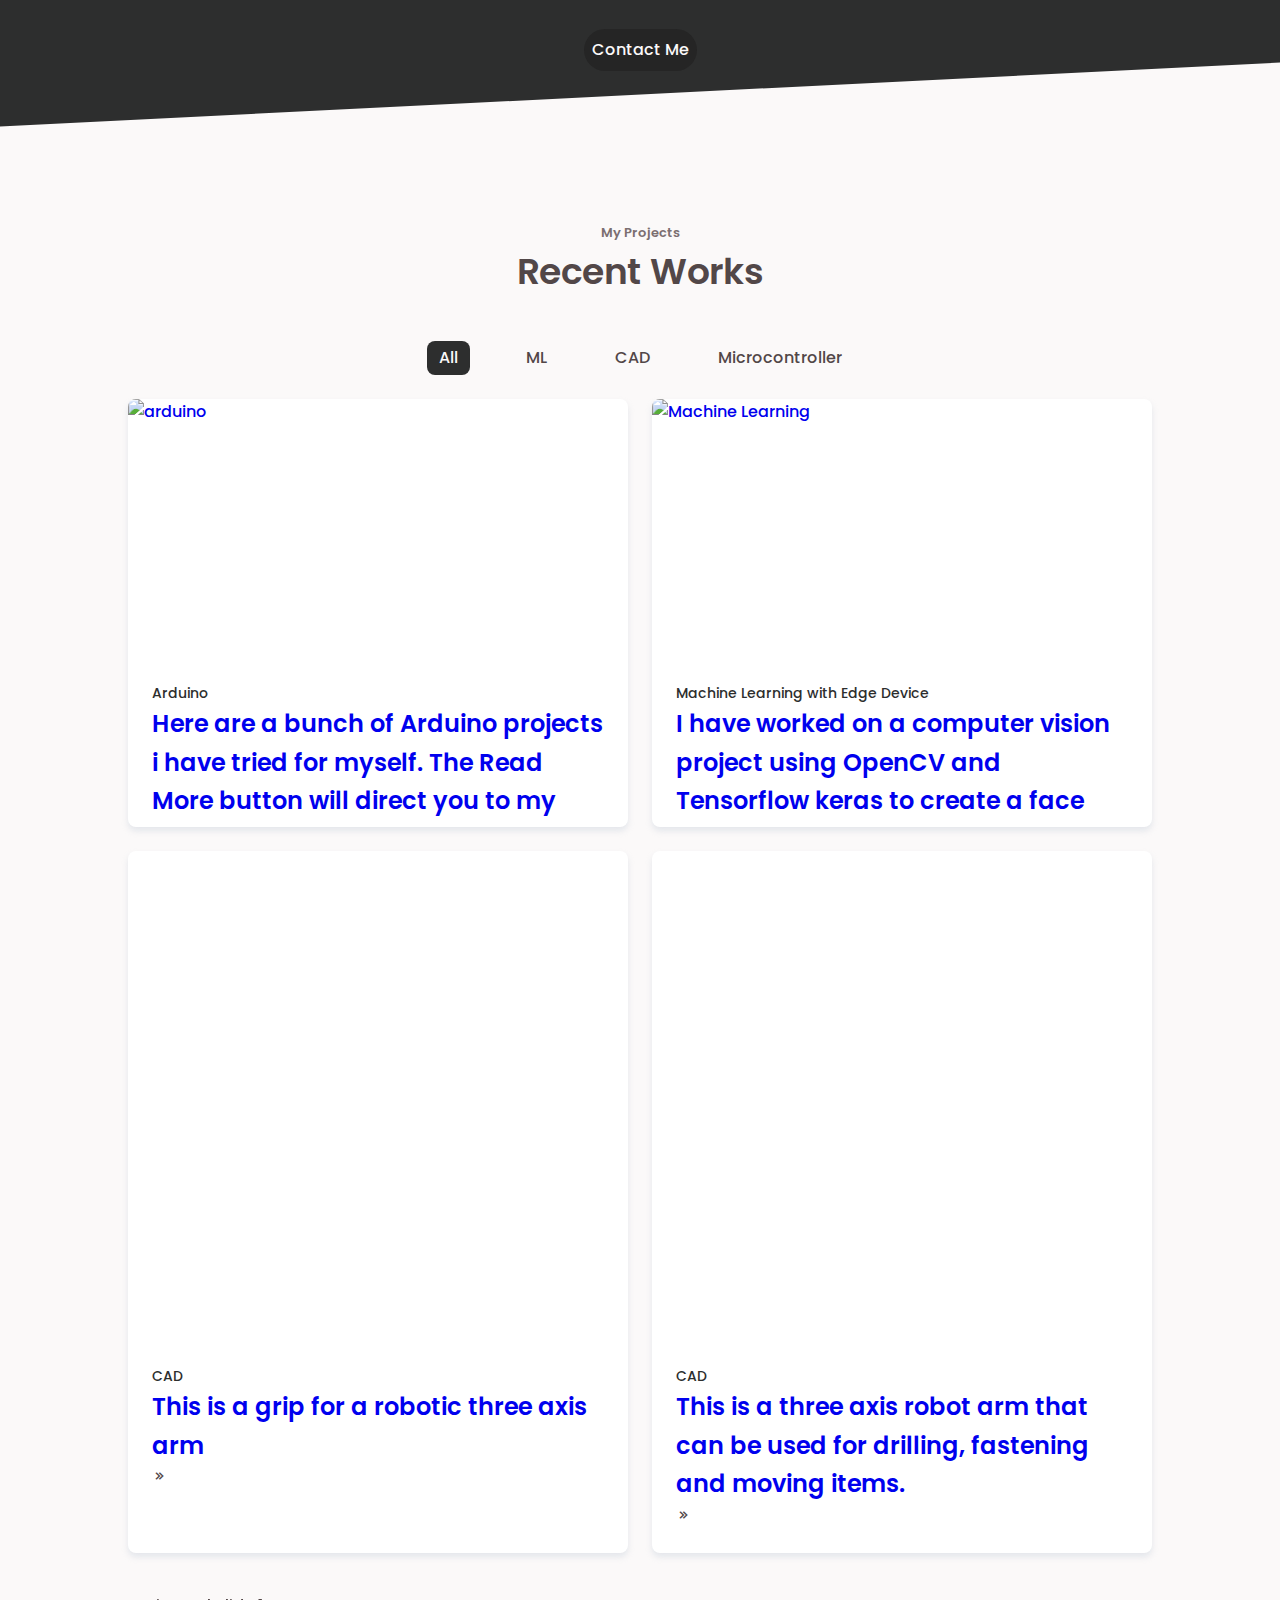
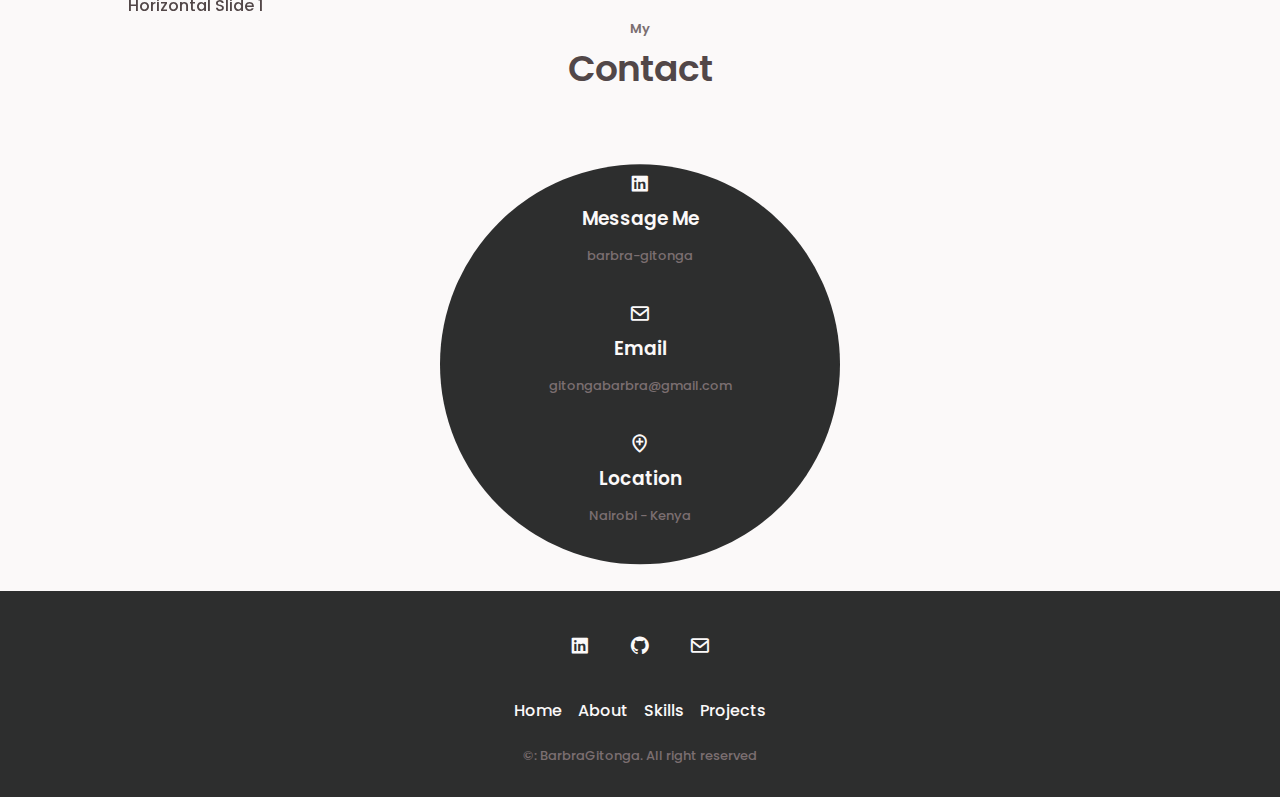
==== commit a4be2b71: "added interactive CAD features" ====
--- a/index.html
+++ b/index.html
@@ -62,6 +62,7 @@
                     <h3>Hello</h3>
                     <h2>I'm <span class="home_name">Barbra</span></h2>
                     <h1 class="home_description">I'm <span class="animation"></span></h1>
+                    <h2>Scroll Down</h2>
                 </div>
                 <div class="home_social">
                     <a href="https://www.linkedin.com/in/barbra-gitonga/"  target="_blank" class="home_social-icon">
@@ -103,7 +104,7 @@
                         </a>
                     </div>
                 </div>
-                <img src="assets/img/Barbra.jpg" alt="" class="about_img">
+                <img src="assets/img/Snapchat-80827014.jpg" alt="" class="about_img">
             </div>
         </section>
         <!--====== SKILLS ======-->
@@ -325,12 +326,12 @@
                 <!--Project 1-->
                 <div class="portfolio_content mix microcontroller">
                     <a href="#">
-                        <img src="assets/img/Arduino-Uno.jpg" alt="arduino" class="portfolio_img">
+                        <img src="assets/img/sahand-babali-gavODTHG36Y-unsplash.jpg" alt="arduino" class="portfolio_img">
                     </a>
                     <div class="portfolio_data">
                         <span class="portfolio_subtitle">Arduino</span>
                         <a href="#">
-                            <h2 class="portfolio_description">Here are a bunch of Arduino projects i have tried for myself. The Read More button will direct you to my gihub repository.</h2>
+                            <h2 class="portfolio_title">Here are a bunch of Arduino projects i have tried for myself. The Read More button will direct you to my gihub repository.</h2>
                         </a>
                         <a href="https://github.com/BarbraGitonga/Arduino" class="portfolio_button">Read More
                             <i class='bx bx-chevrons-right portfolio_icon'></i>
@@ -340,12 +341,12 @@
                 <!--Project 2-->
                 <div class="portfolio_content mix ml">
                     <a href="#">
-                        <img src="assets/img/Raspberry-pi.jpg" alt="Machine Learning" class="portfolio_img">
+                        <img src="assets/img/jainath-ponnala-jvHymbpto1E-unsplash.jpg" alt="Machine Learning" class="portfolio_img">
                     </a>
                     <div class="portfolio_data">
                         <span class="portfolio_subtitle">Machine Learning with Edge Device</span>
                         <a href="#">
-                            <h2 class="portfolio_description">I have worked on a computer vision project using OpenCV and Tensorflow keras to create a face detection and face recognition software and have it hosted in Raspberry Pi. It was an open source project at Gearbox Academy Expreience</h2>
+                            <h2 class="portfolio_title">I have worked on a computer vision project using OpenCV and Tensorflow keras to create a face detection and face recognition software and have it hosted in Raspberry Pi. It was an open source project at Gearbox Academy Expreience</h2>
                         </a>
                         <a href="https://github.com/ngugiephy/GA-Door-Automation-System/tree/main/Machine%20Learning" class="portfolio_button">Read More
                             <i class='bx bx-chevrons-right portfolio_icon'></i>
@@ -355,14 +356,15 @@
                 <!--Project 3-->
                 <div class="portfolio_content mix cad">
                     <a href="#">
-                        <img src="assets/CAD/3 axis robot arm/Screenshot (3).png" alt="grip" class="portfolio_img">
-                    </a>
+                        <!-- <img src="assets/CAD/3 axis robot arm/Screenshot (3).png" alt="grip" class="portfolio_img"> -->
+
+                    </a><iframe src="https://students35817.autodesk360.com/shares/public/SH35dfcQT936092f0e431173cf9a8778222c?mode=embed" width="640" height="480" allowfullscreen="true" webkitallowfullscreen="true" mozallowfullscreen="true"  frameborder="0"></iframe>
                     <div class="portfolio_data">
                         <span class="portfolio_subtitle">CAD</span>
                         <a href="#">
-                            <h2 class="portfolio_description">This is a grip for a robotic three axis arm</h2>
-                        </a>
-                        <a href="#" class="portfolio_button">Read More
+                            <h2 class="portfolio_title">This is a grip for a robotic three axis arm</h2>
+                        </a>
+                        <!-- <a href="#" class="portfolio_button">Read More -->
                             <i class='bx bx-chevrons-right portfolio_icon'></i>
                         </a>
                     </div>
@@ -370,19 +372,76 @@
                 <!--Project 4-->
                 <div class="portfolio_content mix cad">
                     <a href="#">
-                        <img src="assets/CAD/3 axis robot arm/Screenshot (2).png" alt="" class="portfolio_img">
+                        <iframe src="https://students35817.autodesk360.com/shares/public/SH35dfcQT936092f0e43e79ea54d141fa9c9?mode=embed" width="640" height="480" allowfullscreen="true" webkitallowfullscreen="true" mozallowfullscreen="true"  frameborder="0"></iframe>
                     </a>
                     <div class="portfolio_data">
                         <span class="portfolio_subtitle">CAD</span>
                         <a href="#">
-                            <h2 class="portfolio_description">This is a three axis robot arm that can be used for drilling, fastening and moving items.</h2>
+                            <h2 class="portfolio_title">This is a three axis robot arm that can be used for drilling, fastening and moving items.</h2>
+                        </a>
+                        <!-- <a href="#" class="portfolio_button">Read More -->
+                            <i class='bx bx-chevrons-right portfolio_icon'></i>
+                        </a>
+                    </div>
+                </div>
+                <!--Project 5-->
+                <!-- <div class="portfolio_content mix microcontroller">
+                    <a href="#">
+                        <img src="assets/img/Team1.jpg" alt="" class="portfolio_img">
+                    </a>
+                    <div class="portfolio_data">
+                        <span class="portfolio_subtitle">Microcontroller</span>
+                        <a href="#">
+                            <h2 class="portfolio_title">Lorem ipsum dolor sit amet.</h2>
                         </a>
                         <a href="#" class="portfolio_button">Read More
                             <i class='bx bx-chevrons-right portfolio_icon'></i>
                         </a>
                     </div>
-                </div>
-        </section>
+                </div> -->
+                <!--Project 6-->
+                <!-- <div class="portfolio_content mix microcontroller">
+                    <a href="#">
+                        <img src="assets/img/Team3.jpg" alt="" class="portfolio_img">
+                    </a>
+                    <div class="portfolio_data">
+                        <span class="portfolio_subtitle">Microcontroller</span>
+                        <a href="#">
+                            <h2 class="portfolio_title">Lorem ipsum dolor sit amet.</h2>
+                        </a>
+                        <a href="#" class="portfolio_button">Read More
+                            <i class='bx bx-chevrons-right portfolio_icon'></i>
+                        </a>
+                    </div>
+                </div>
+            </div> -->
+            
+        </section>
+         <!-- Portfolio Gallery -->
+        <section class="gallery container" id="Portfolio">
+            <div class="swiper swiper-h">
+                <div class="swiper-wrapper">
+                  <div class="swiper-slide">Horizontal Slide 1</div>
+                  <div class="swiper-slide">
+                    <div class="swiper swiper-v">
+                      <div class="swiper-wrapper">
+                        <div class="swiper-slide">Vertical Slide 1</div>
+                        <div class="swiper-slide">Vertical Slide 2</div>
+                        <div class="swiper-slide">Vertical Slide 3</div>
+                        <div class="swiper-slide">Vertical Slide 4</div>
+                        <div class="swiper-slide">Vertical Slide 5</div>
+                      </div>
+                      <div class="swiper-pagination swiper-pagination-v"></div>
+                    </div>
+                  </div>
+                  <div class="swiper-slide">Horizontal Slide 3</div>
+                  <div class="swiper-slide">Horizontal Slide 4</div>
+                </div>
+                <!-- Add Pagination -->
+                <div class="swiper-pagination swiper-pagination-h"></div>
+              </div>
+        </section>
+
 
         <!--====== CONTACT ======-->
         <section class="contact" id="contact">
@@ -466,6 +525,7 @@
        <script src="assets/Js/mixitup.min.js"></script>
         <!--=== JS ===-->
         <script src="assets/Js/main.js"></script>
-        </body>
+        <!-- Swiper js -->
+        <script src="https://cdn.jsdelivr.net/npm/swiper@8/swiper-bundle.min.js"></script>
         </body>
 </html>
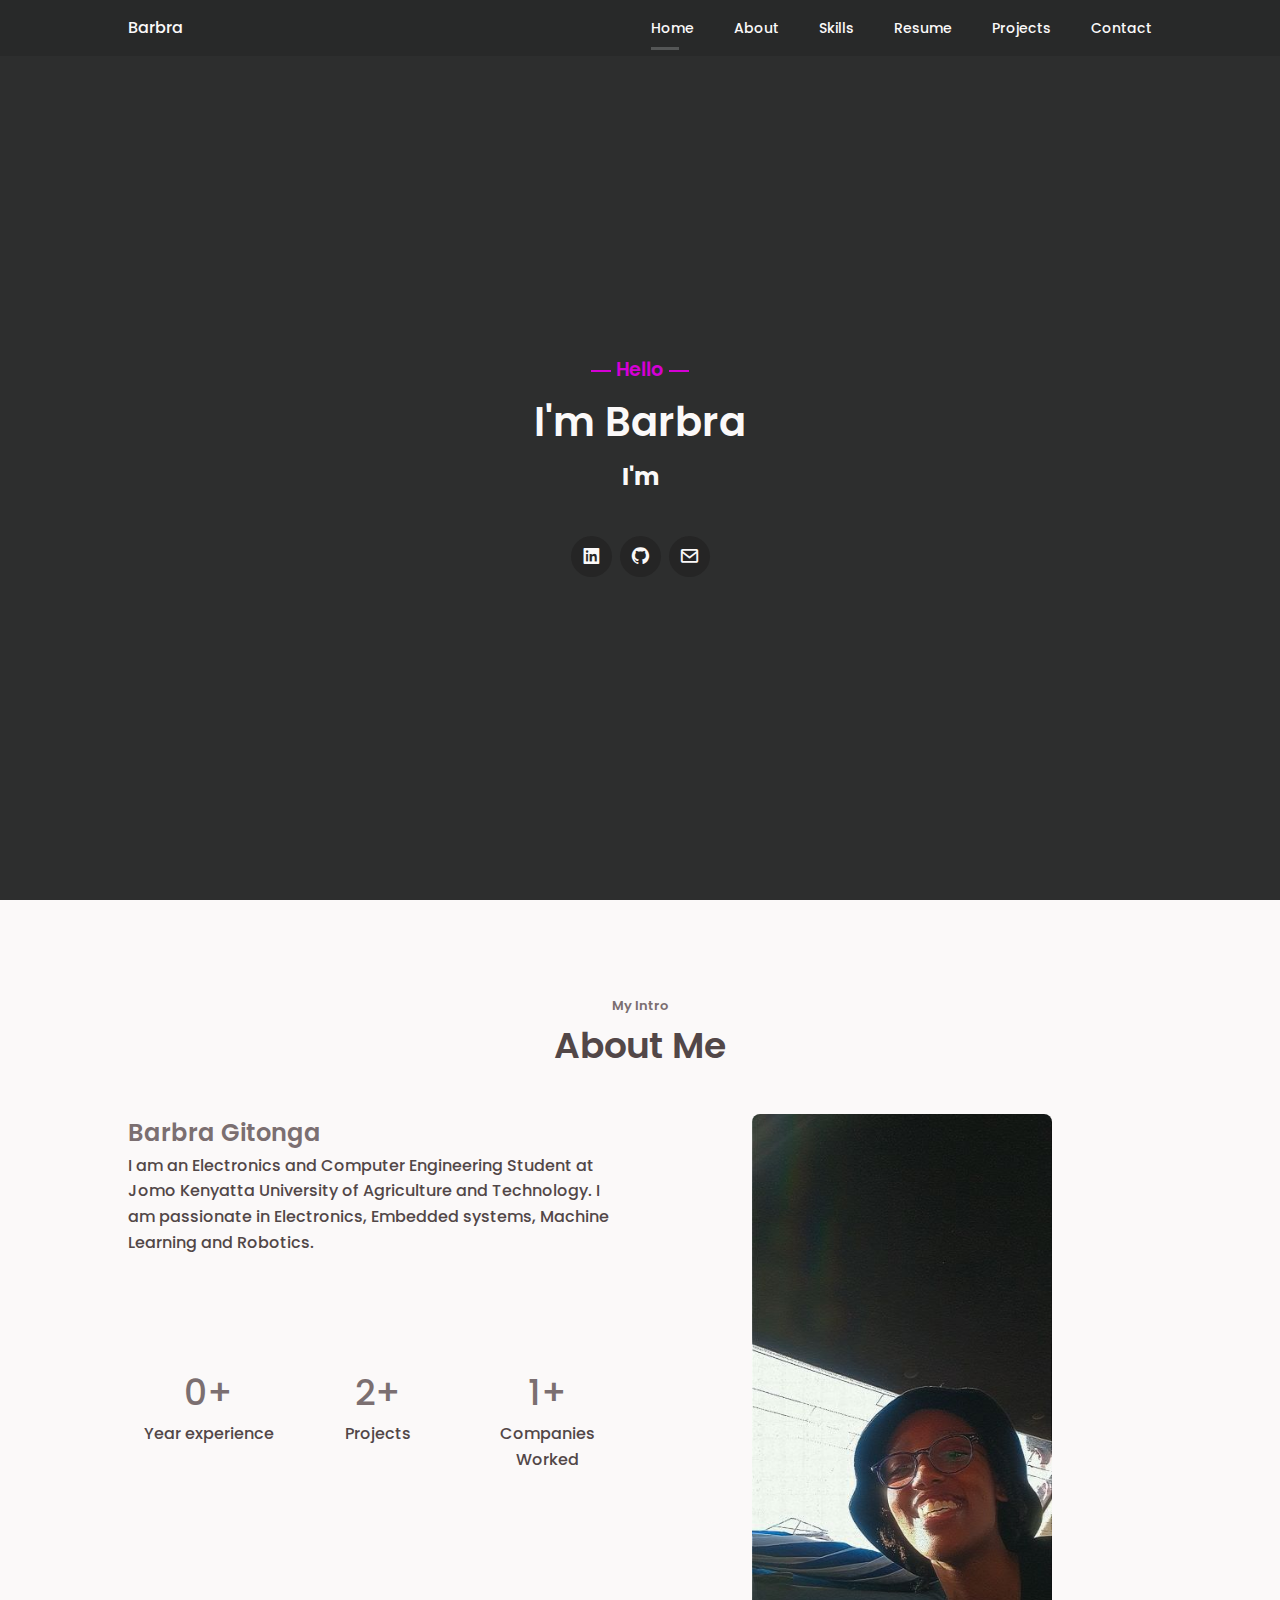
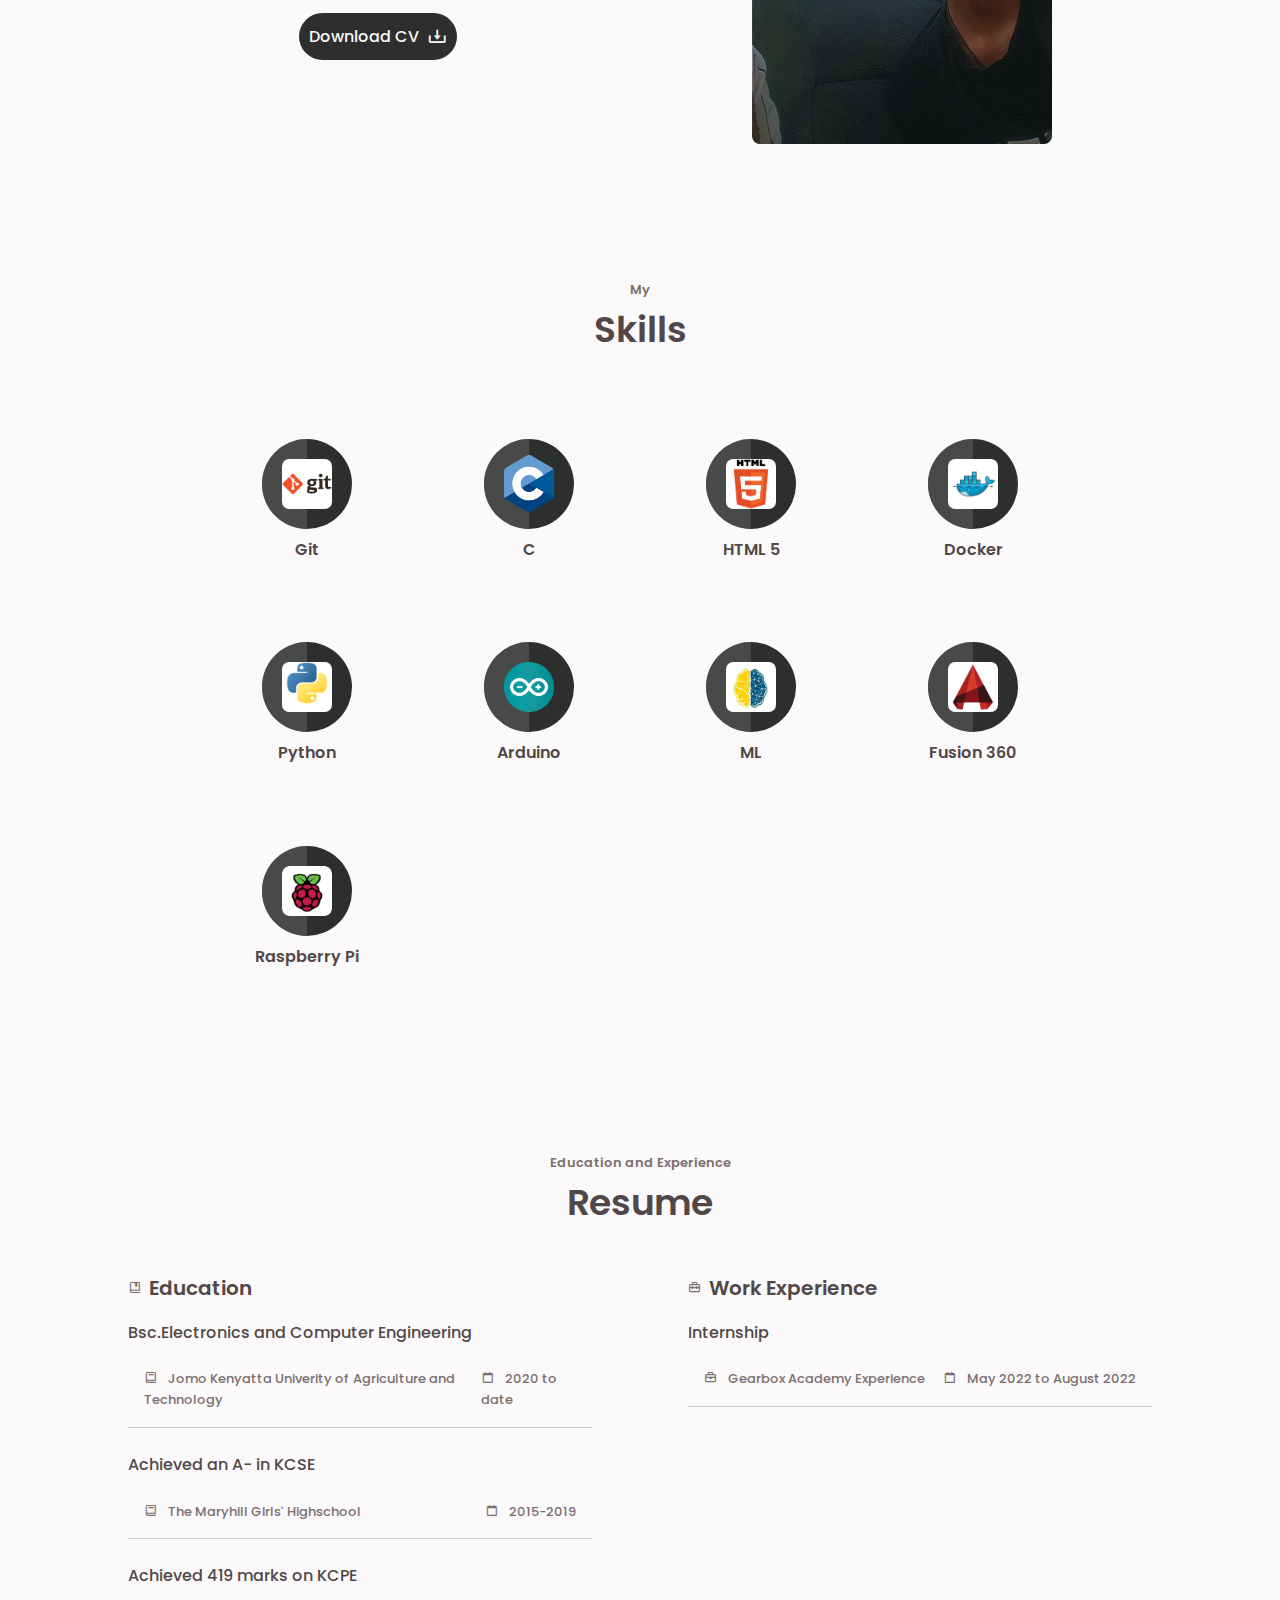
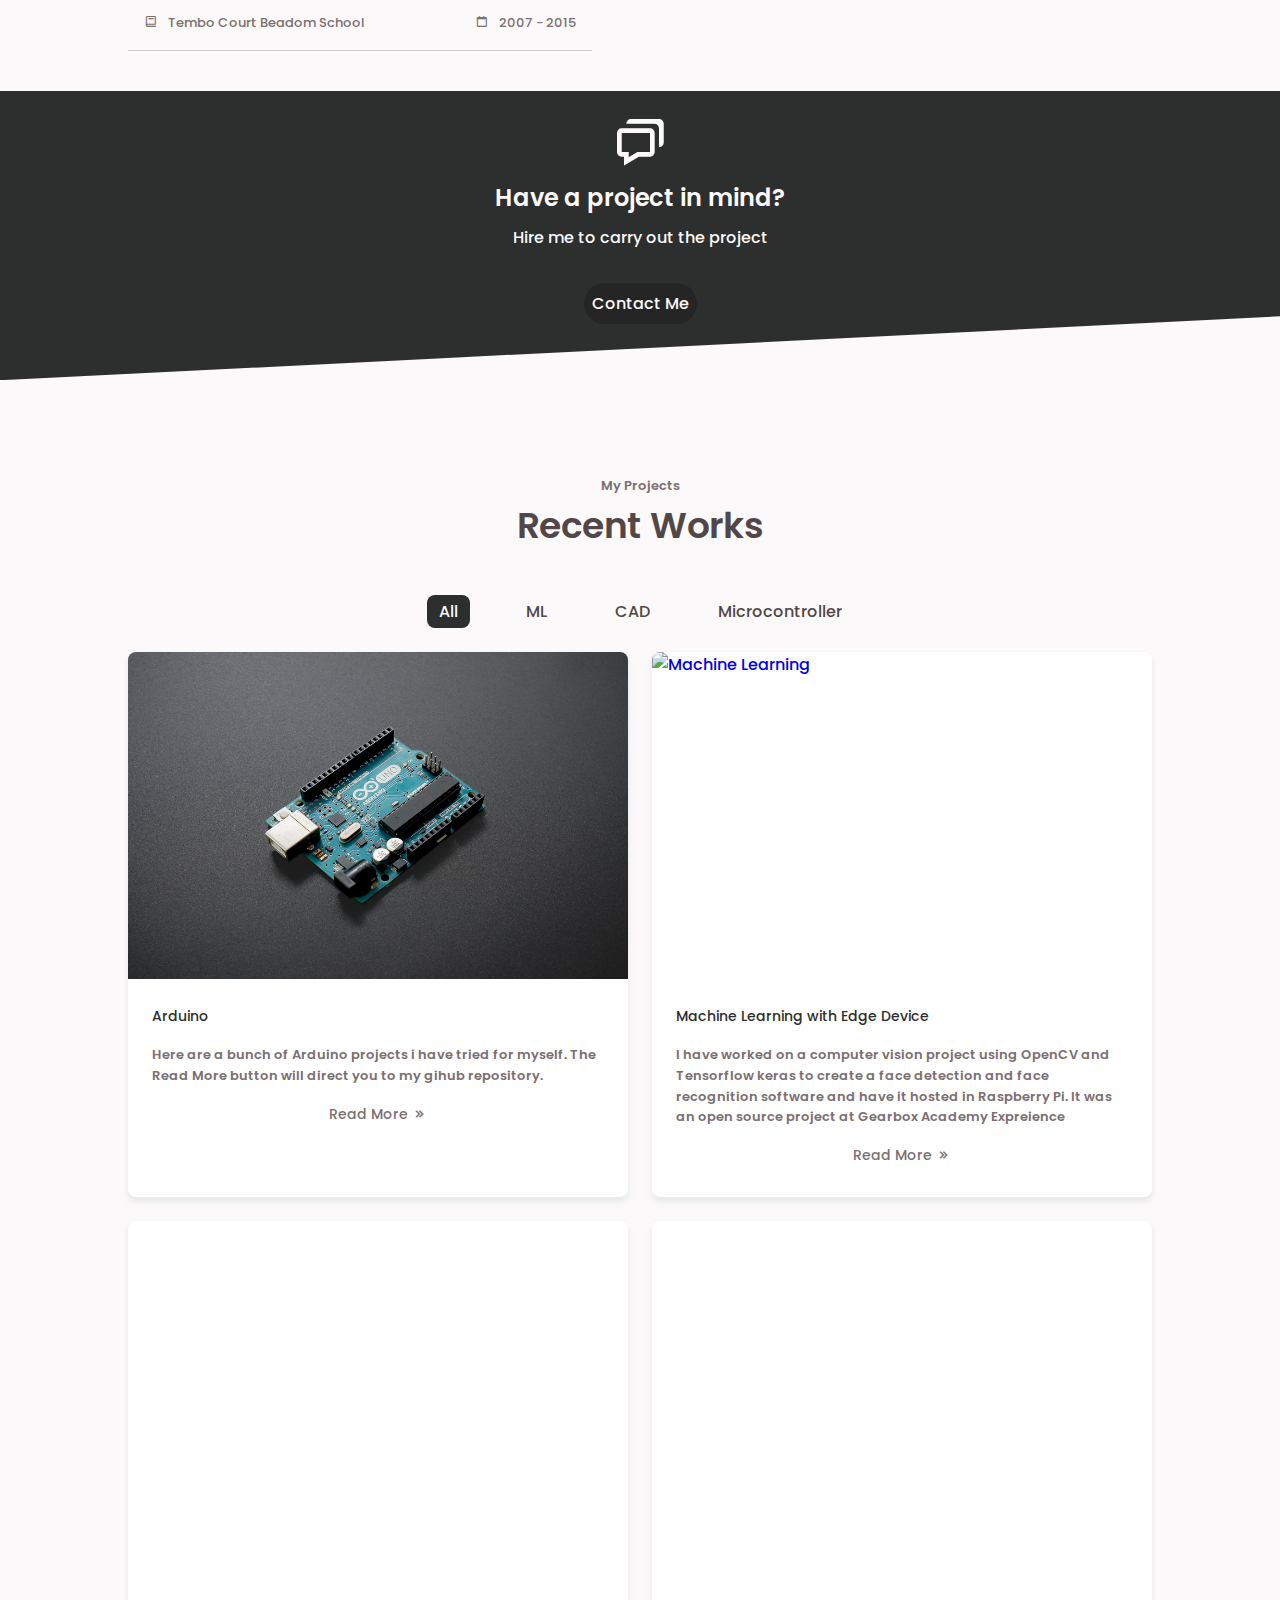
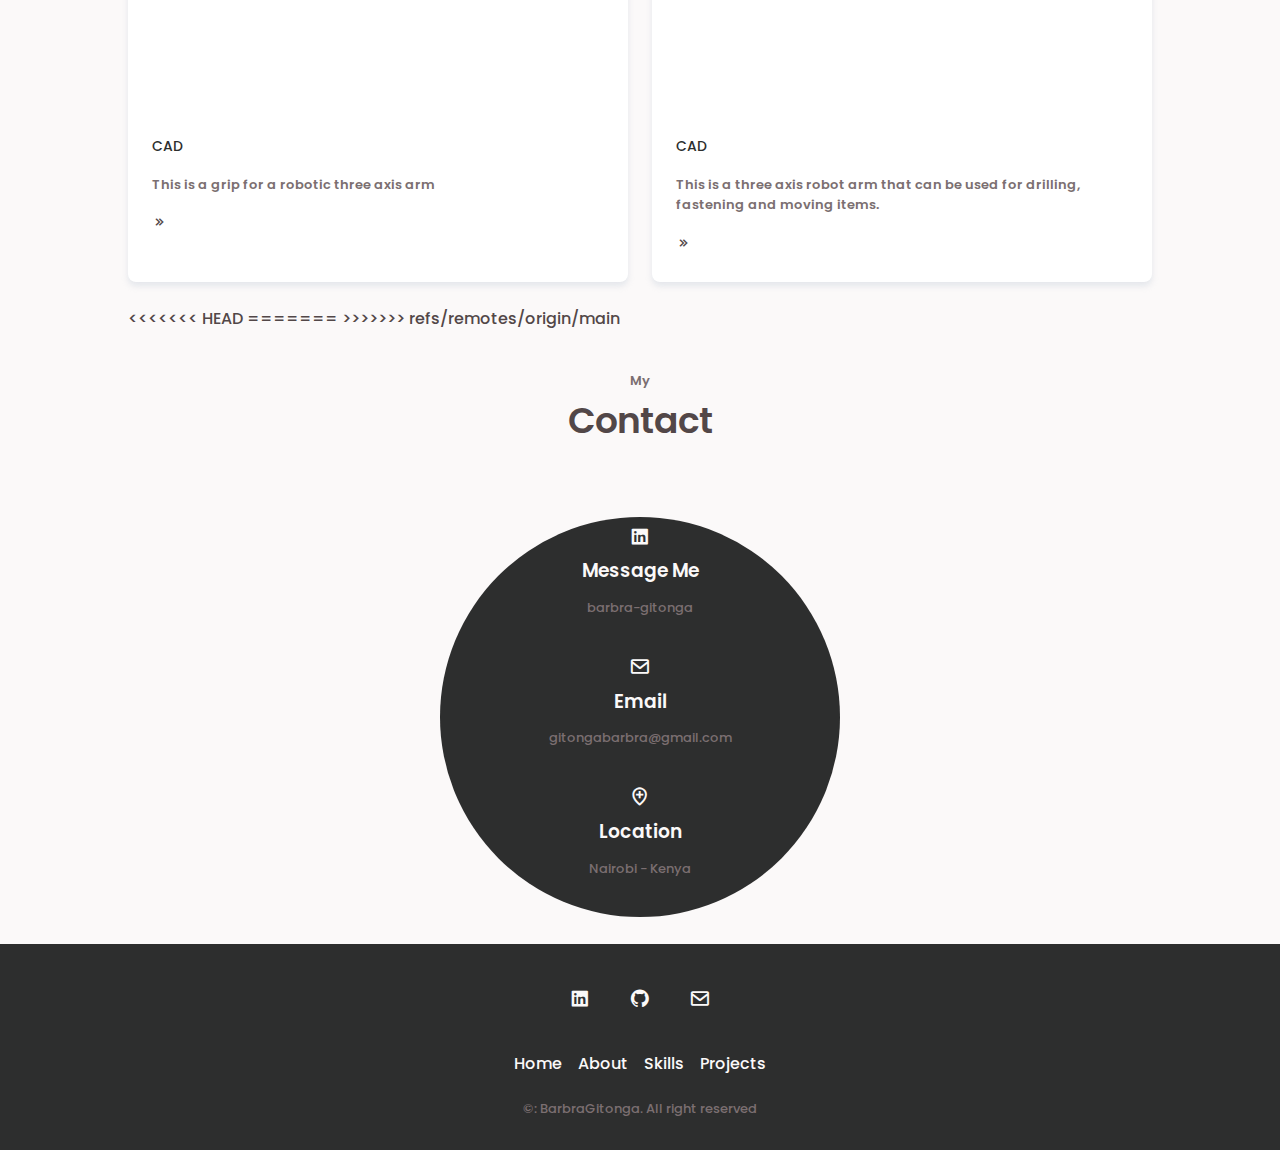
==== commit 35df3204: "added embedded CAD models" ====
--- a/index.html
+++ b/index.html
@@ -62,7 +62,6 @@
                     <h3>Hello</h3>
                     <h2>I'm <span class="home_name">Barbra</span></h2>
                     <h1 class="home_description">I'm <span class="animation"></span></h1>
-                    <h2>Scroll Down</h2>
                 </div>
                 <div class="home_social">
                     <a href="https://www.linkedin.com/in/barbra-gitonga/"  target="_blank" class="home_social-icon">
@@ -104,7 +103,7 @@
                         </a>
                     </div>
                 </div>
-                <img src="assets/img/Snapchat-80827014.jpg" alt="" class="about_img">
+                <img src="assets/img/Barbra.jpg" alt="" class="about_img">
             </div>
         </section>
         <!--====== SKILLS ======-->
@@ -326,12 +325,12 @@
                 <!--Project 1-->
                 <div class="portfolio_content mix microcontroller">
                     <a href="#">
-                        <img src="assets/img/sahand-babali-gavODTHG36Y-unsplash.jpg" alt="arduino" class="portfolio_img">
+                        <img src="assets/img/Arduino-Uno.jpg" alt="arduino" class="portfolio_img">
                     </a>
                     <div class="portfolio_data">
                         <span class="portfolio_subtitle">Arduino</span>
                         <a href="#">
-                            <h2 class="portfolio_title">Here are a bunch of Arduino projects i have tried for myself. The Read More button will direct you to my gihub repository.</h2>
+                            <h2 class="portfolio_description">Here are a bunch of Arduino projects i have tried for myself. The Read More button will direct you to my gihub repository.</h2>
                         </a>
                         <a href="https://github.com/BarbraGitonga/Arduino" class="portfolio_button">Read More
                             <i class='bx bx-chevrons-right portfolio_icon'></i>
@@ -341,12 +340,12 @@
                 <!--Project 2-->
                 <div class="portfolio_content mix ml">
                     <a href="#">
-                        <img src="assets/img/jainath-ponnala-jvHymbpto1E-unsplash.jpg" alt="Machine Learning" class="portfolio_img">
+                        <img src="assets/img/Raspberry-pi.jpg" alt="Machine Learning" class="portfolio_img">
                     </a>
                     <div class="portfolio_data">
                         <span class="portfolio_subtitle">Machine Learning with Edge Device</span>
                         <a href="#">
-                            <h2 class="portfolio_title">I have worked on a computer vision project using OpenCV and Tensorflow keras to create a face detection and face recognition software and have it hosted in Raspberry Pi. It was an open source project at Gearbox Academy Expreience</h2>
+                            <h2 class="portfolio_description">I have worked on a computer vision project using OpenCV and Tensorflow keras to create a face detection and face recognition software and have it hosted in Raspberry Pi. It was an open source project at Gearbox Academy Expreience</h2>
                         </a>
                         <a href="https://github.com/ngugiephy/GA-Door-Automation-System/tree/main/Machine%20Learning" class="portfolio_button">Read More
                             <i class='bx bx-chevrons-right portfolio_icon'></i>
@@ -362,7 +361,7 @@
                     <div class="portfolio_data">
                         <span class="portfolio_subtitle">CAD</span>
                         <a href="#">
-                            <h2 class="portfolio_title">This is a grip for a robotic three axis arm</h2>
+                            <h2 class="portfolio_description">This is a grip for a robotic three axis arm</h2>
                         </a>
                         <!-- <a href="#" class="portfolio_button">Read More -->
                             <i class='bx bx-chevrons-right portfolio_icon'></i>
@@ -377,13 +376,14 @@
                     <div class="portfolio_data">
                         <span class="portfolio_subtitle">CAD</span>
                         <a href="#">
-                            <h2 class="portfolio_title">This is a three axis robot arm that can be used for drilling, fastening and moving items.</h2>
+                            <h2 class="portfolio_description">This is a three axis robot arm that can be used for drilling, fastening and moving items.</h2>
                         </a>
                         <!-- <a href="#" class="portfolio_button">Read More -->
                             <i class='bx bx-chevrons-right portfolio_icon'></i>
                         </a>
                     </div>
                 </div>
+<<<<<<< HEAD
                 <!--Project 5-->
                 <!-- <div class="portfolio_content mix microcontroller">
                     <a href="#">
@@ -416,32 +416,9 @@
                 </div>
             </div> -->
             
-        </section>
-         <!-- Portfolio Gallery -->
-        <section class="gallery container" id="Portfolio">
-            <div class="swiper swiper-h">
-                <div class="swiper-wrapper">
-                  <div class="swiper-slide">Horizontal Slide 1</div>
-                  <div class="swiper-slide">
-                    <div class="swiper swiper-v">
-                      <div class="swiper-wrapper">
-                        <div class="swiper-slide">Vertical Slide 1</div>
-                        <div class="swiper-slide">Vertical Slide 2</div>
-                        <div class="swiper-slide">Vertical Slide 3</div>
-                        <div class="swiper-slide">Vertical Slide 4</div>
-                        <div class="swiper-slide">Vertical Slide 5</div>
-                      </div>
-                      <div class="swiper-pagination swiper-pagination-v"></div>
-                    </div>
-                  </div>
-                  <div class="swiper-slide">Horizontal Slide 3</div>
-                  <div class="swiper-slide">Horizontal Slide 4</div>
-                </div>
-                <!-- Add Pagination -->
-                <div class="swiper-pagination swiper-pagination-h"></div>
-              </div>
-        </section>
-
+=======
+>>>>>>> refs/remotes/origin/main
+        </section>
 
         <!--====== CONTACT ======-->
         <section class="contact" id="contact">
@@ -525,7 +502,6 @@
        <script src="assets/Js/mixitup.min.js"></script>
         <!--=== JS ===-->
         <script src="assets/Js/main.js"></script>
-        <!-- Swiper js -->
-        <script src="https://cdn.jsdelivr.net/npm/swiper@8/swiper-bundle.min.js"></script>
+        </body>
         </body>
 </html>
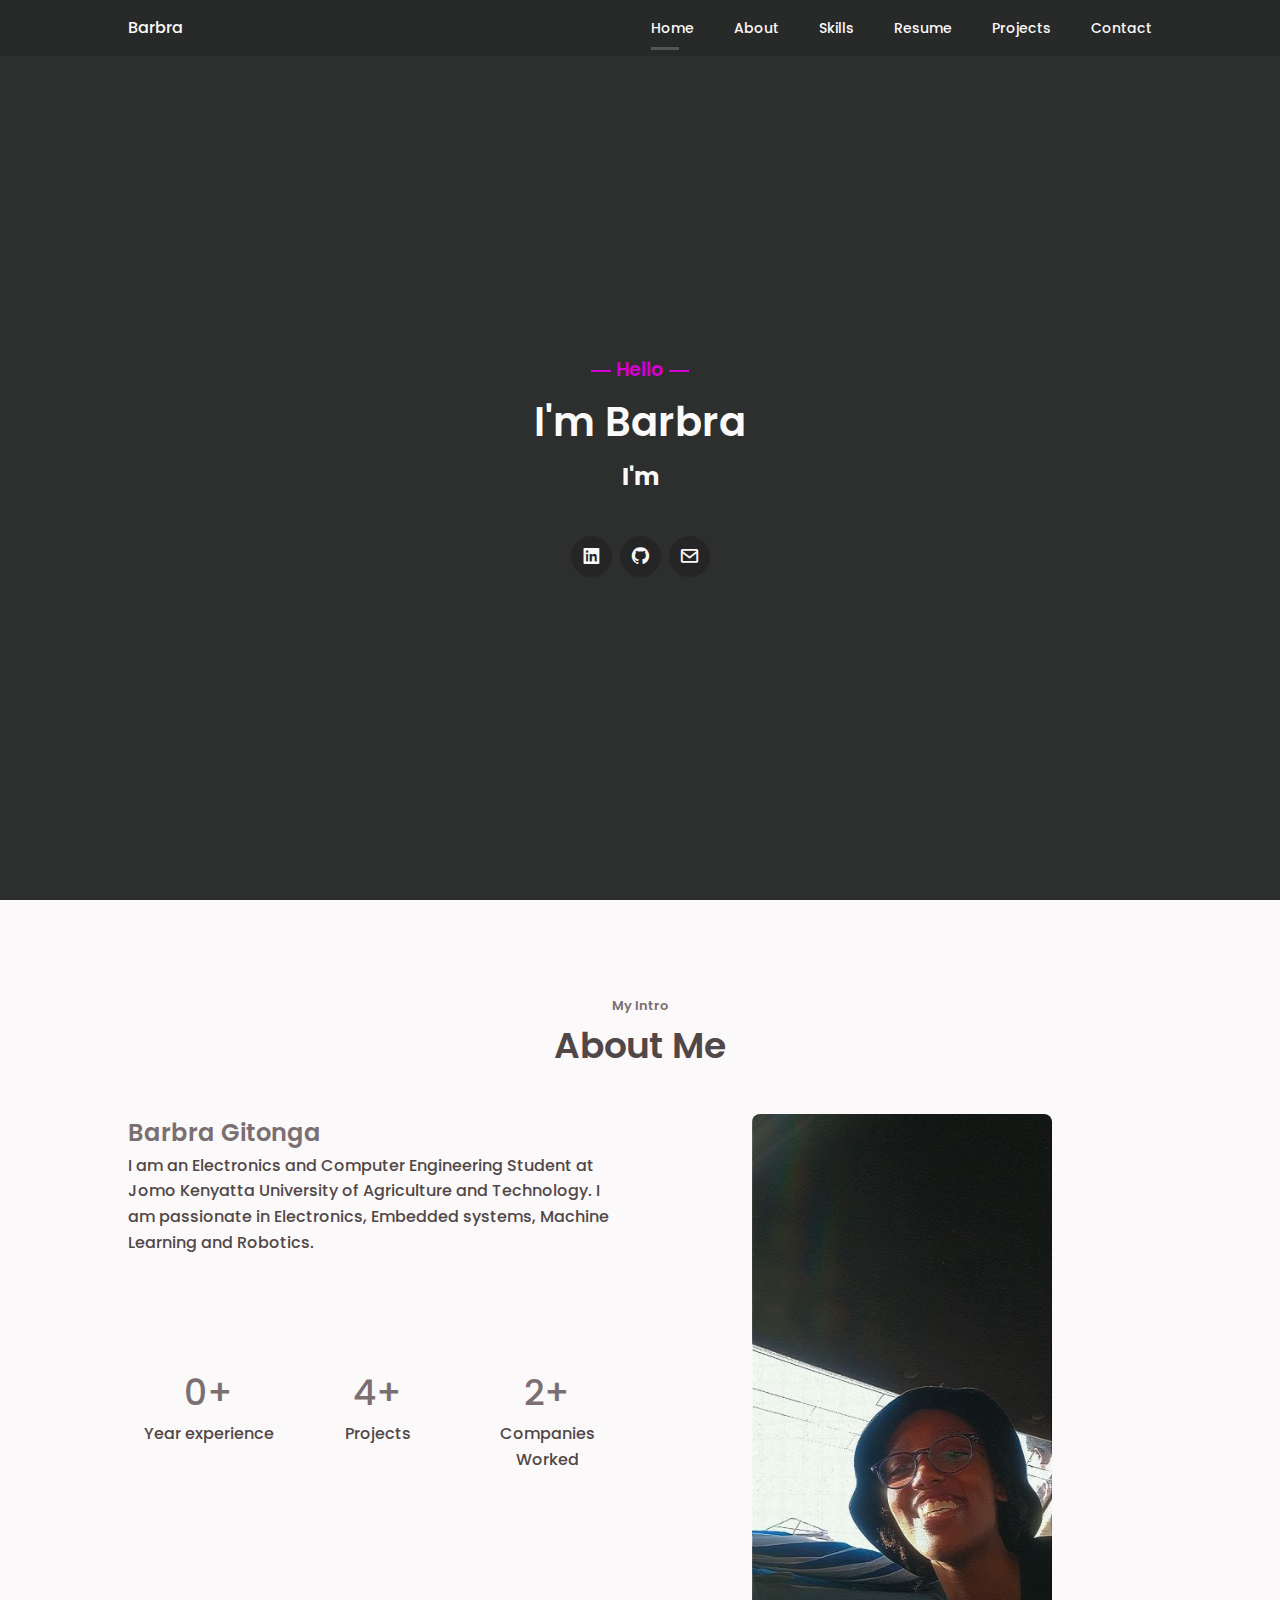
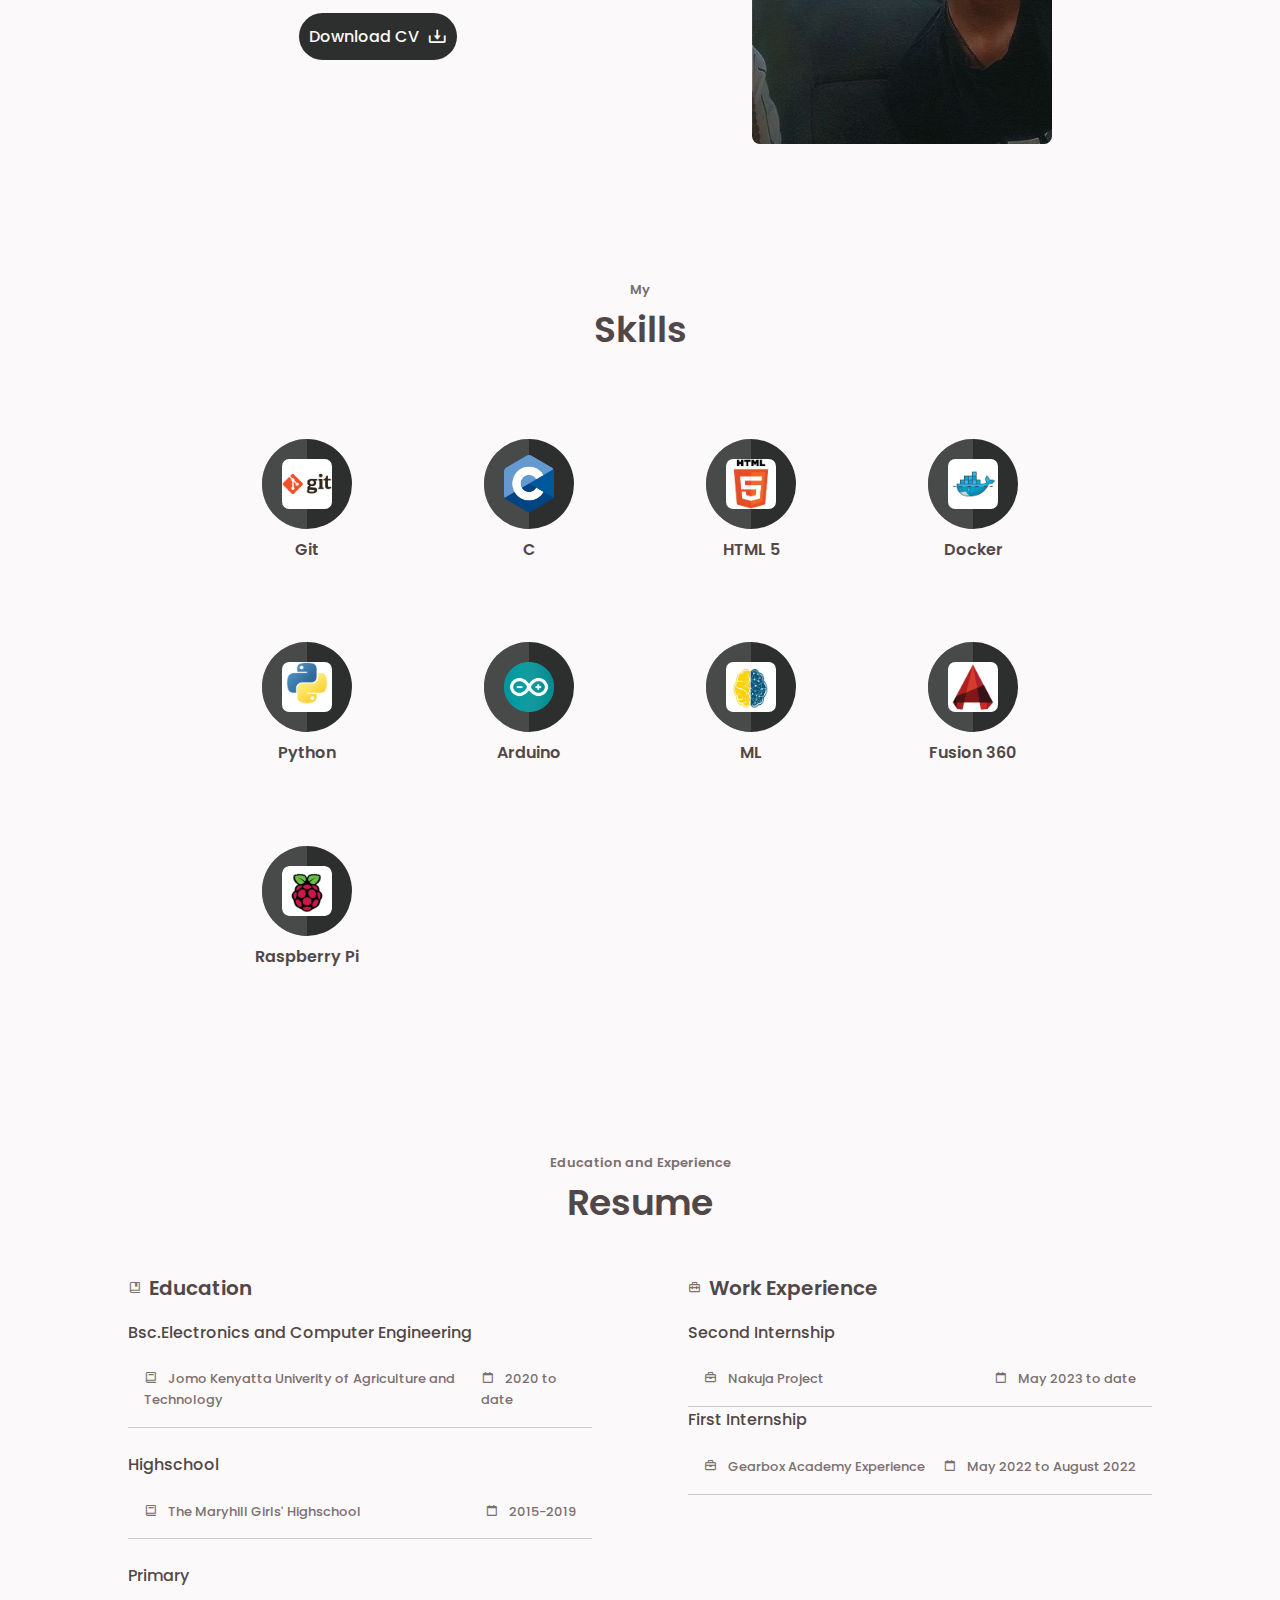
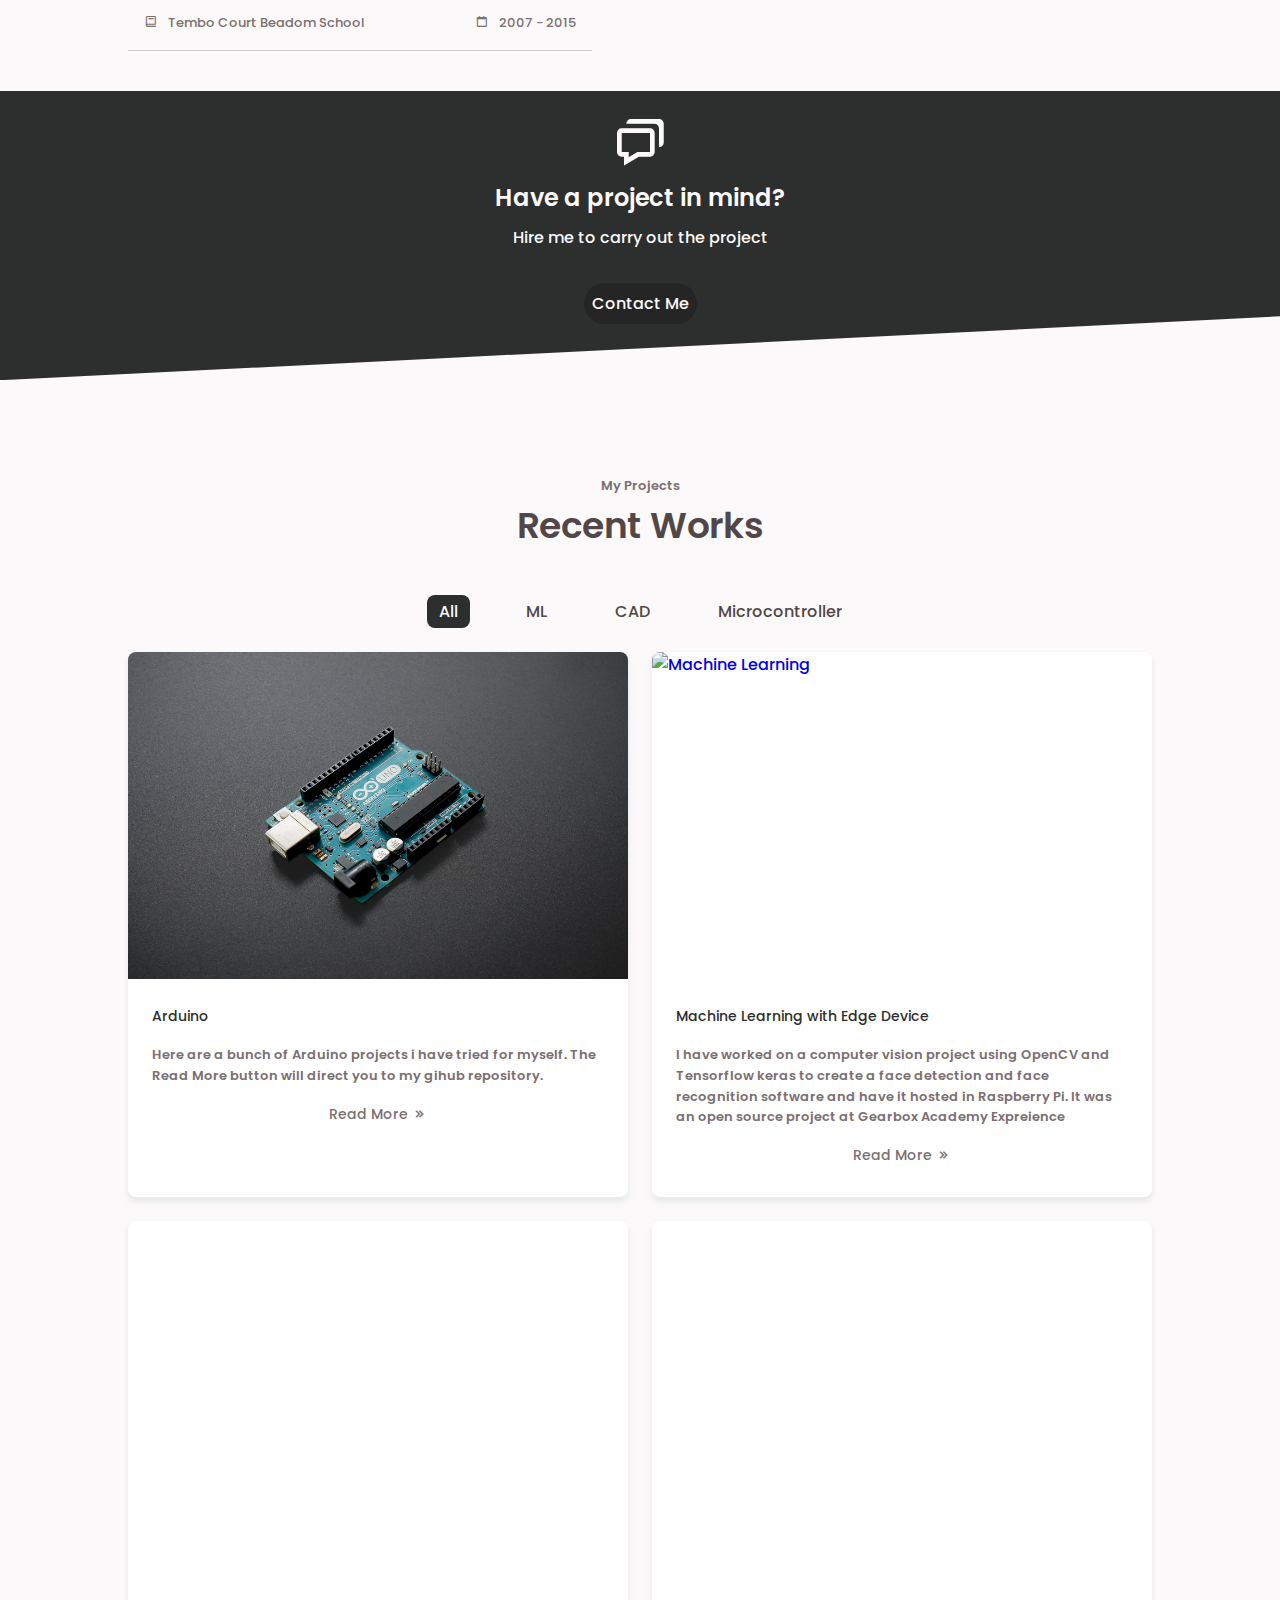
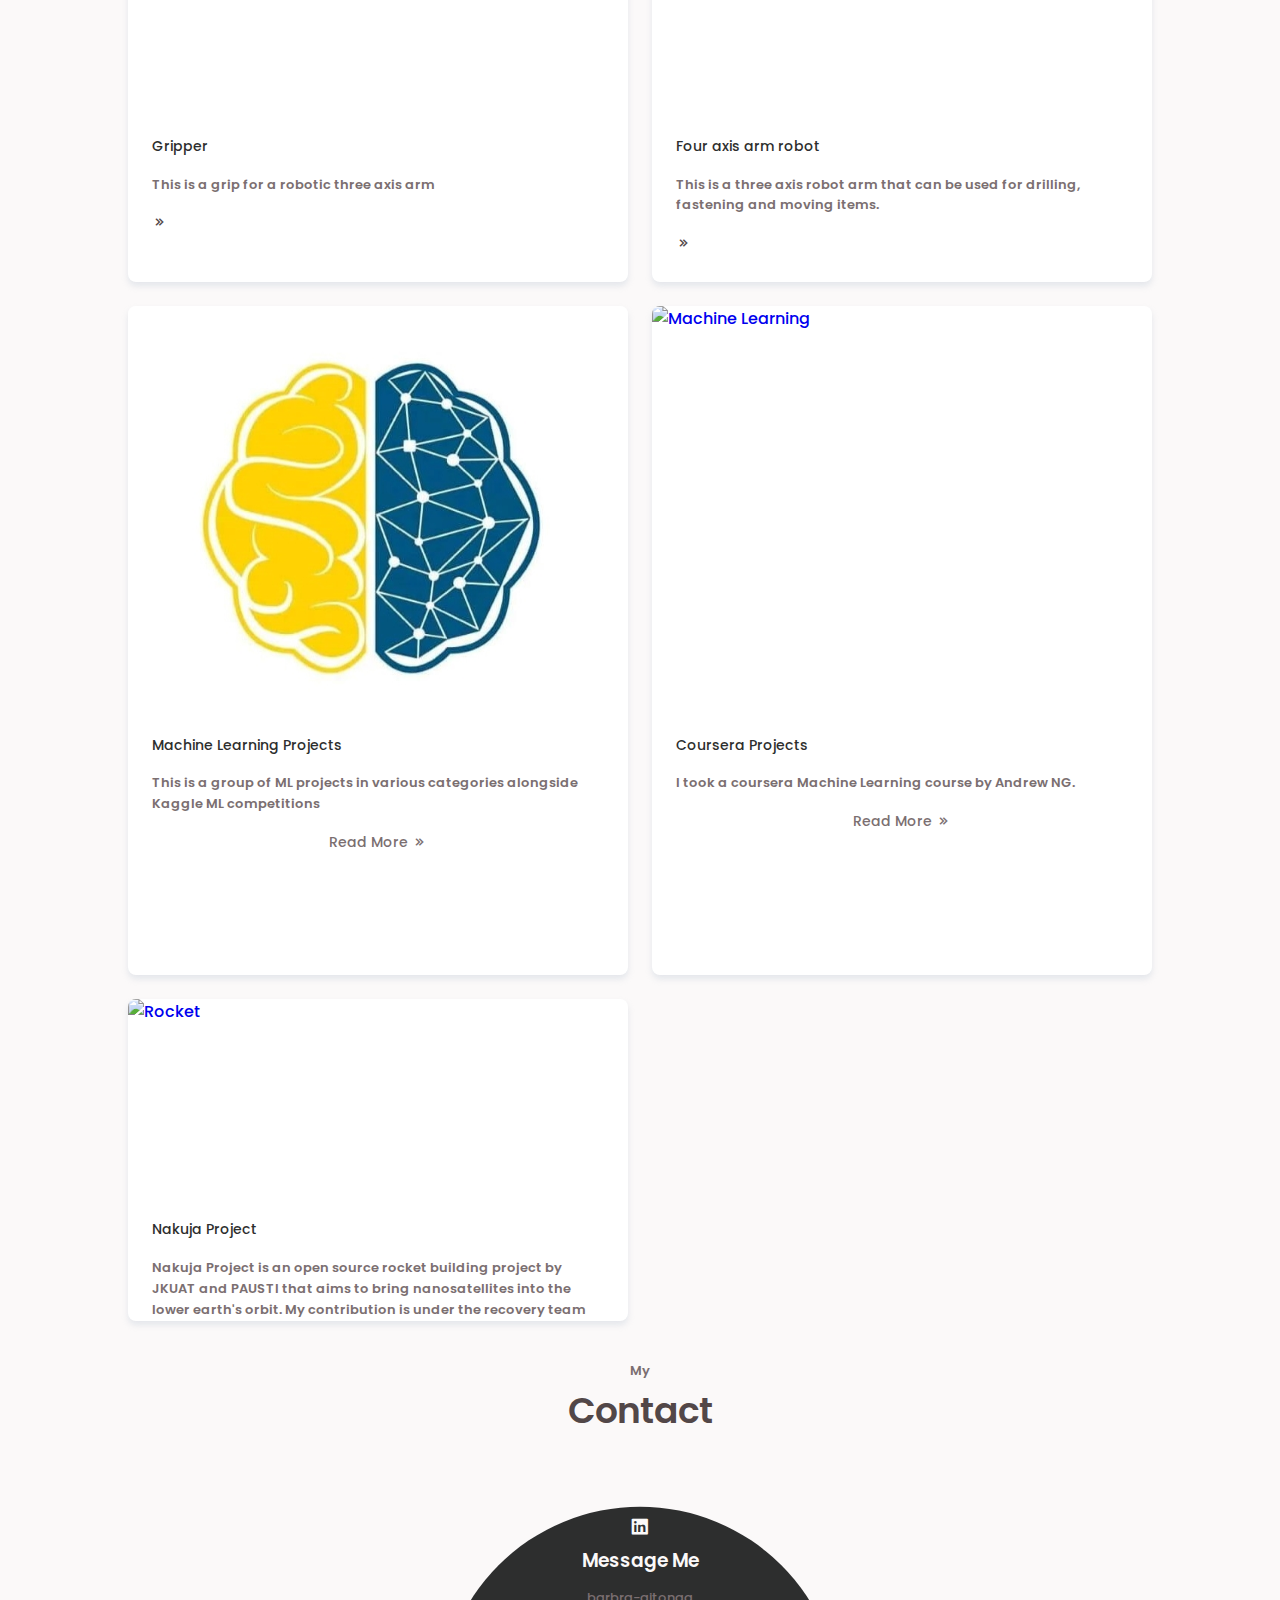
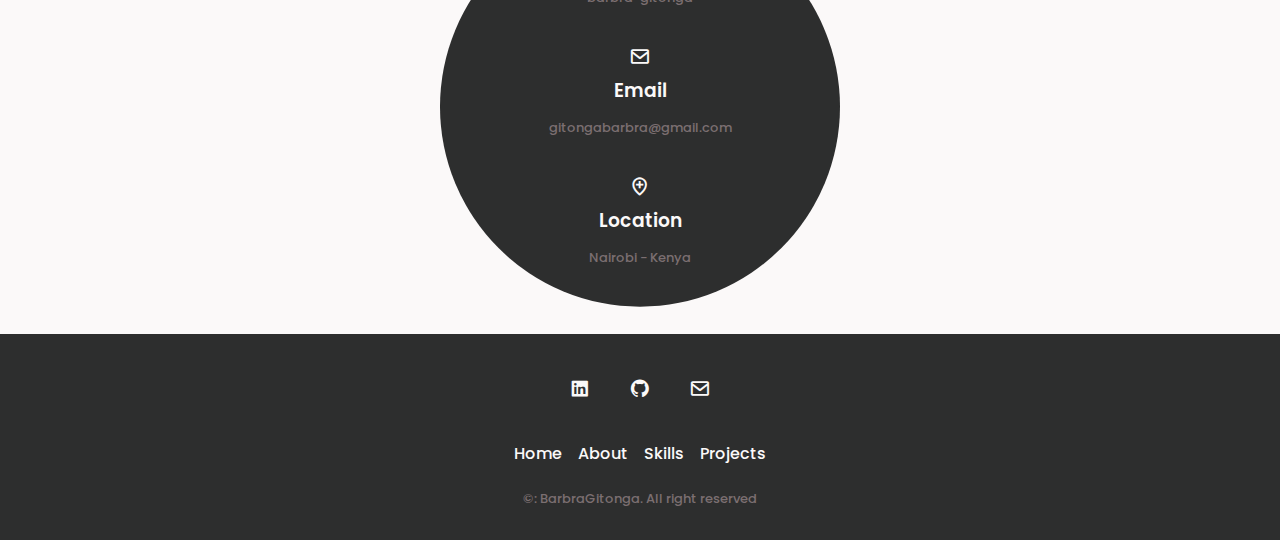
==== commit a1fa9fec: "projects" ====
--- a/index.html
+++ b/index.html
@@ -89,11 +89,11 @@
                             <span class="about_content">Year experience</span>
                         </div>
                         <div>
+                            <span class="about_number">4+</span>
+                            <span class="about_content">Projects</span>
+                        </div>
+                        <div>
                             <span class="about_number">2+</span>
-                            <span class="about_content">Projects</span>
-                        </div>
-                        <div>
-                            <span class="about_number">1+</span>
                             <span class="about_content">Companies Worked</span>
                         </div>
                     </div>
@@ -235,7 +235,7 @@
                         </div>
                         <div class="resume_data">
                             <!--KCSE-->
-                            <h3 class="work_area">Achieved an A- in KCSE</h3>
+                            <h3 class="work_area">Highschool</h3>
 
                             <div class="resume_box">
                                 <span class="resume_work">
@@ -252,7 +252,7 @@
                         </div>
                         <div class="resume_data">
                             <!--KCPE-->
-                            <h3 class="work_area">Achieved 419 marks on KCPE</h3>
+                            <h3 class="work_area">Primary</h3>
 
                             <div class="resume_box">
                                 <span class="resume_work">
@@ -277,7 +277,26 @@
                     <div class="grid">
                         <div class="resume_data">
                             <!--Work Position-->
-                            <h3 class="work_area">Internship</h3>
+                            <h3 class="work_area">Second Internship</h3>
+
+                            <div class="resume_box">
+                                <span class="resume_work">
+                                    <!--Place of Work-->
+                                    <i class='bx bx-briefcase resume-icon'></i> 
+                                    Nakuja Project
+                                </span>
+                                <span class="resume_work">
+                                    <i class='bx bx-calendar-alt resume-icon' ></i>
+                                    <!--Dates of work-->
+                                    May 2023 to date
+                                </span>
+                            </div>
+                        </div>
+                    </div>
+                    <div class="grid">
+                        <div class="resume_data">
+                            <!--Work Position-->
+                            <h3 class="work_area">First Internship</h3>
 
                             <div class="resume_box">
                                 <span class="resume_work">
@@ -359,7 +378,7 @@
 
                     </a><iframe src="https://students35817.autodesk360.com/shares/public/SH35dfcQT936092f0e431173cf9a8778222c?mode=embed" width="640" height="480" allowfullscreen="true" webkitallowfullscreen="true" mozallowfullscreen="true"  frameborder="0"></iframe>
                     <div class="portfolio_data">
-                        <span class="portfolio_subtitle">CAD</span>
+                        <span class="portfolio_subtitle">Gripper</span>
                         <a href="#">
                             <h2 class="portfolio_description">This is a grip for a robotic three axis arm</h2>
                         </a>
@@ -374,7 +393,7 @@
                         <iframe src="https://students35817.autodesk360.com/shares/public/SH35dfcQT936092f0e43e79ea54d141fa9c9?mode=embed" width="640" height="480" allowfullscreen="true" webkitallowfullscreen="true" mozallowfullscreen="true"  frameborder="0"></iframe>
                     </a>
                     <div class="portfolio_data">
-                        <span class="portfolio_subtitle">CAD</span>
+                        <span class="portfolio_subtitle">Four axis arm robot</span>
                         <a href="#">
                             <h2 class="portfolio_description">This is a three axis robot arm that can be used for drilling, fastening and moving items.</h2>
                         </a>
@@ -383,41 +402,54 @@
                         </a>
                     </div>
                 </div>
-<<<<<<< HEAD
-                <!--Project 5-->
-                <!-- <div class="portfolio_content mix microcontroller">
-                    <a href="#">
-                        <img src="assets/img/Team1.jpg" alt="" class="portfolio_img">
-                    </a>
-                    <div class="portfolio_data">
-                        <span class="portfolio_subtitle">Microcontroller</span>
-                        <a href="#">
-                            <h2 class="portfolio_title">Lorem ipsum dolor sit amet.</h2>
-                        </a>
-                        <a href="#" class="portfolio_button">Read More
-                            <i class='bx bx-chevrons-right portfolio_icon'></i>
-                        </a>
-                    </div>
-                </div> -->
-                <!--Project 6-->
-                <!-- <div class="portfolio_content mix microcontroller">
-                    <a href="#">
-                        <img src="assets/img/Team3.jpg" alt="" class="portfolio_img">
-                    </a>
-                    <div class="portfolio_data">
-                        <span class="portfolio_subtitle">Microcontroller</span>
-                        <a href="#">
-                            <h2 class="portfolio_title">Lorem ipsum dolor sit amet.</h2>
-                        </a>
-                        <a href="#" class="portfolio_button">Read More
-                            <i class='bx bx-chevrons-right portfolio_icon'></i>
-                        </a>
-                    </div>
-                </div>
-            </div> -->
-            
-=======
->>>>>>> refs/remotes/origin/main
+                <!-- Project 5-->
+                <div class="portfolio_content mix ml">
+                    <a href="#">
+                        <img src="assets/skills/ML.jpg" alt="Machine Learning" class="portfolio_img">
+                    </a>
+                    <div class="portfolio_data">
+                        <span class="portfolio_subtitle">Machine Learning Projects</span>
+                        <a href="#">
+                            <h2 class="portfolio_description"> This is a group of ML projects in various categories alongside Kaggle ML competitions</h2>
+                        </a>
+                        <a href="https://github.com/BarbraGitonga/Machine-Learning" class="portfolio_button">Read More
+                            <i class='bx bx-chevrons-right portfolio_icon'></i>
+                        </a>
+                    </div>
+                </div>
+                <!-- Project 6-->
+                <div class="portfolio_content mix ml">
+                    <a href="#">
+                        <img src="assets/img/cousera.png" alt="Machine Learning" class="portfolio_img">
+                    </a>
+                    <div class="portfolio_data">
+                        <span class="portfolio_subtitle">Coursera Projects</span>
+                        <a href="#">
+                            <h2 class="portfolio_description"> I took a coursera Machine Learning course by Andrew NG.</h2>
+                        </a>
+                        <a href="https://github.com/BarbraGitonga/Machine-Learning-Coursera" class="portfolio_button">Read More
+                            <i class='bx bx-chevrons-right portfolio_icon'></i>
+                        </a>
+                    </div>
+                </div>
+                <!-- Project 7-->
+                <div class="portfolio_content mix ml">
+                    <a href="#">
+                        <img src="assets/img/nakuja.png" alt="Rocket" class="portfolio_img">
+                    </a>
+                    <div class="portfolio_data">
+                        <span class="portfolio_subtitle">Nakuja Project</span>
+                        <a href="#">
+                            <h2 class="portfolio_description"> Nakuja Project is an open source rocket building project by JKUAT and PAUSTI that aims to bring nanosatellites into the lower earth's orbit. My contribution is under the recovery team whose main task ins to ensure safe recovery of the rocket, and record ncesessary data. I participated in making CAD designs and models, flight software, assessment of the kalman filter and PCB design</h2>
+                        </a>
+                        <a href="https://nakujaproject.com/" class="portfolio_button">Nakuja Project
+                            <i class='bx bx-chevrons-right portfolio_icon'></i>
+                        </a>
+                        <a href="https://github.com/nakujaproject" class="portfolio_button">Internship
+                            <i class='bx bx-chevrons-right portfolio_icon'></i>
+                        </a>
+                    </div>
+                </div>
         </section>
 
         <!--====== CONTACT ======-->
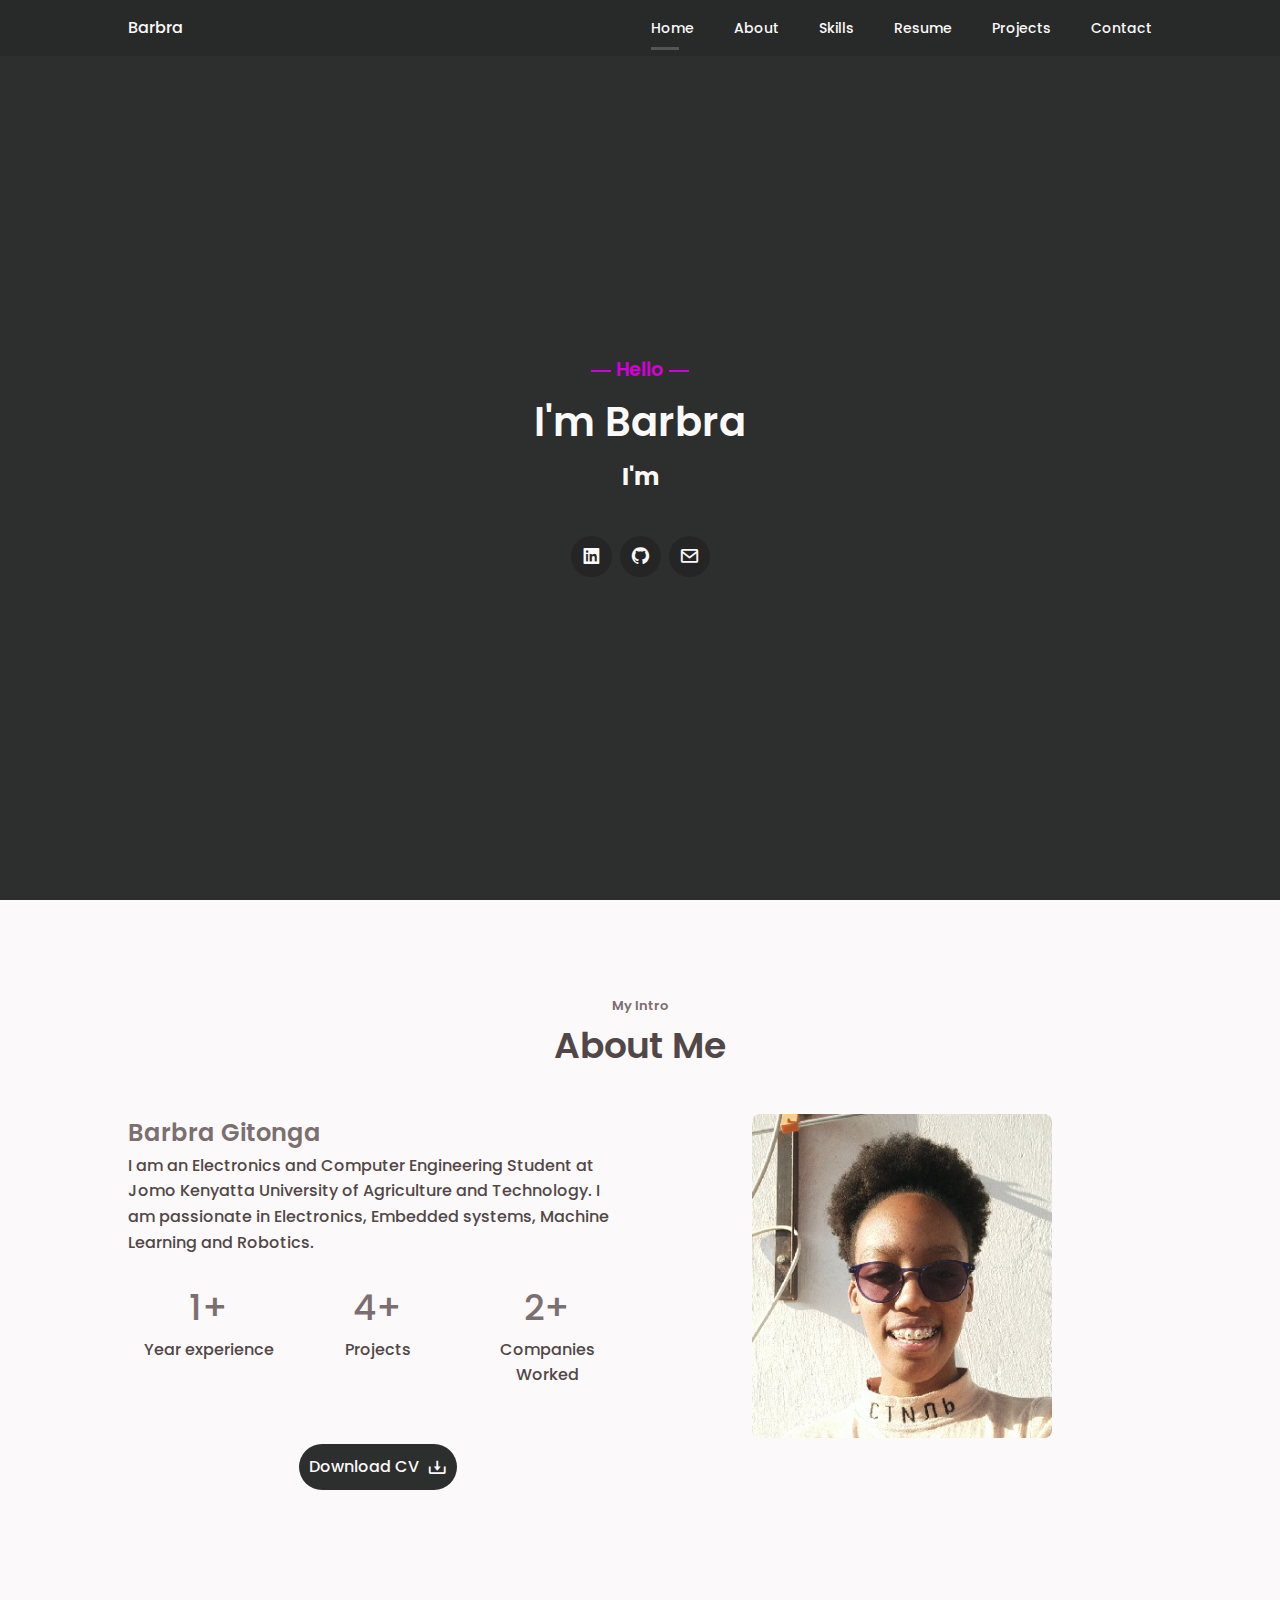
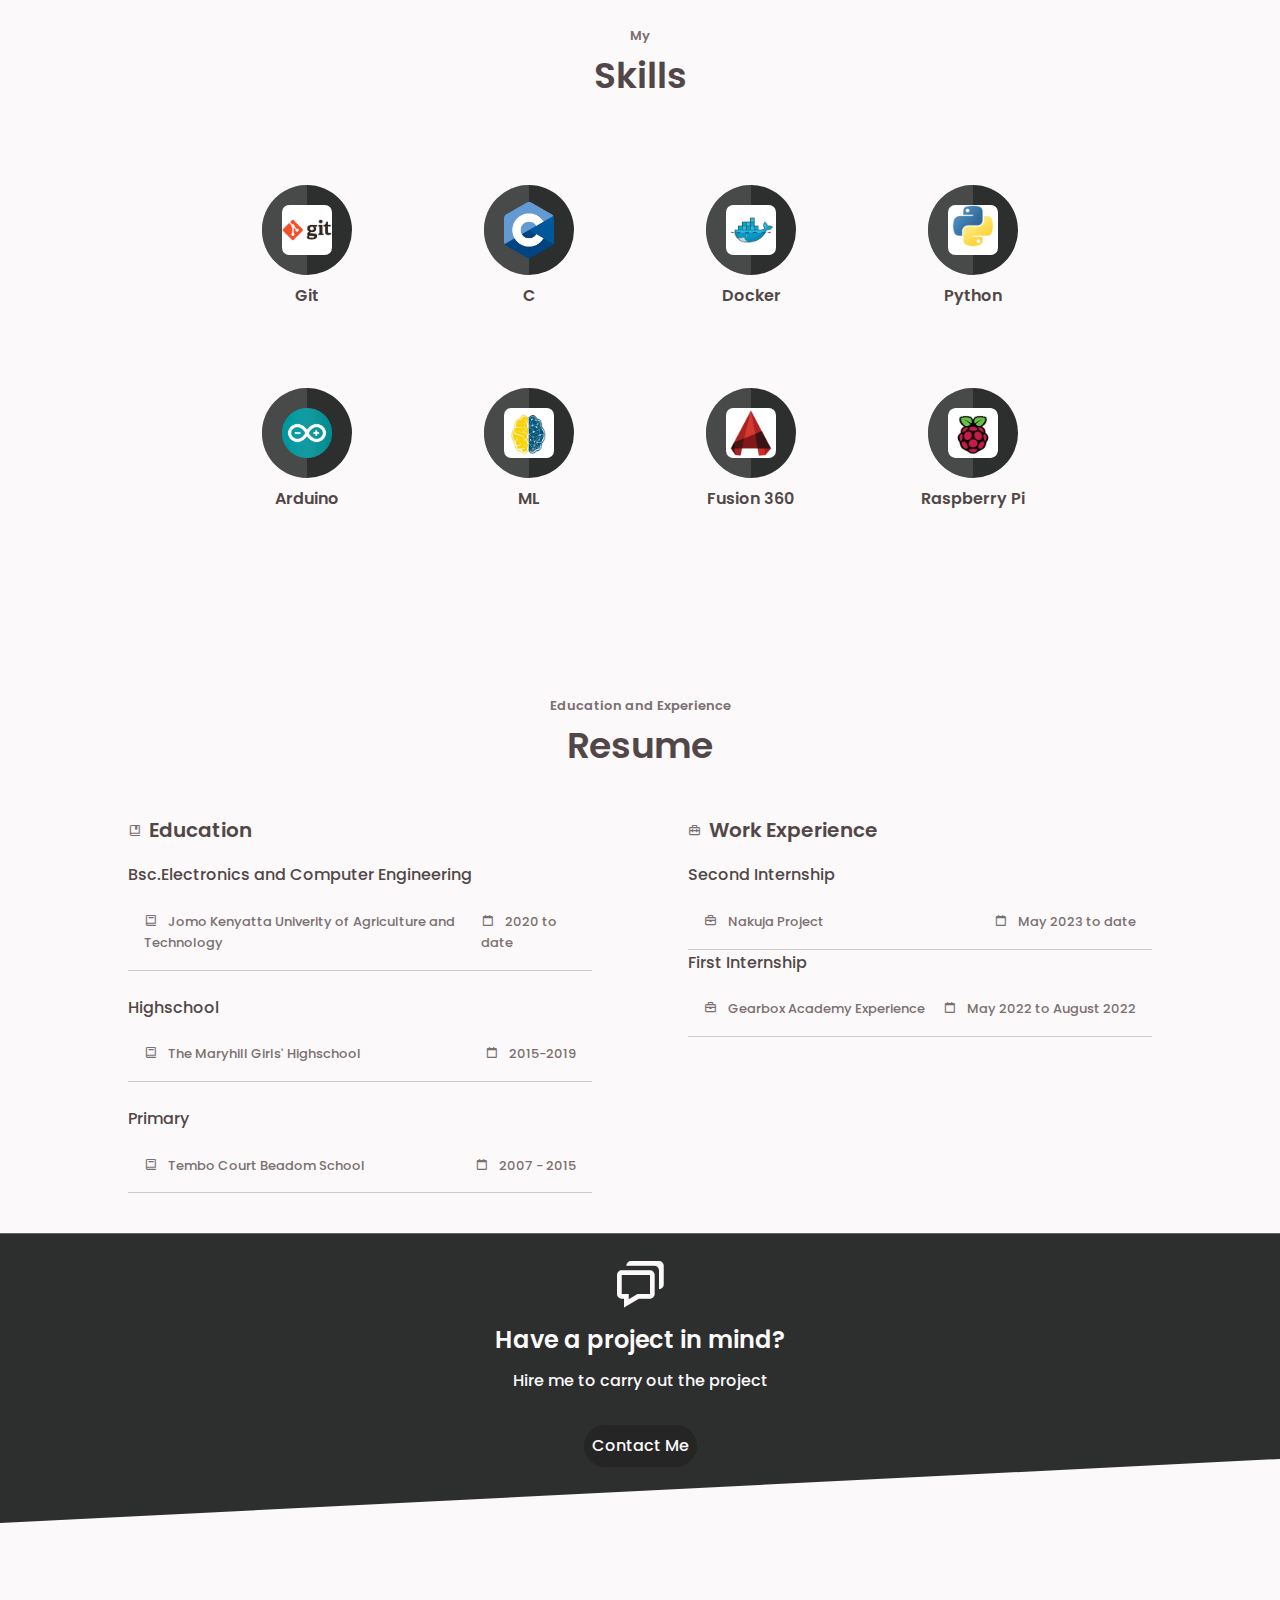
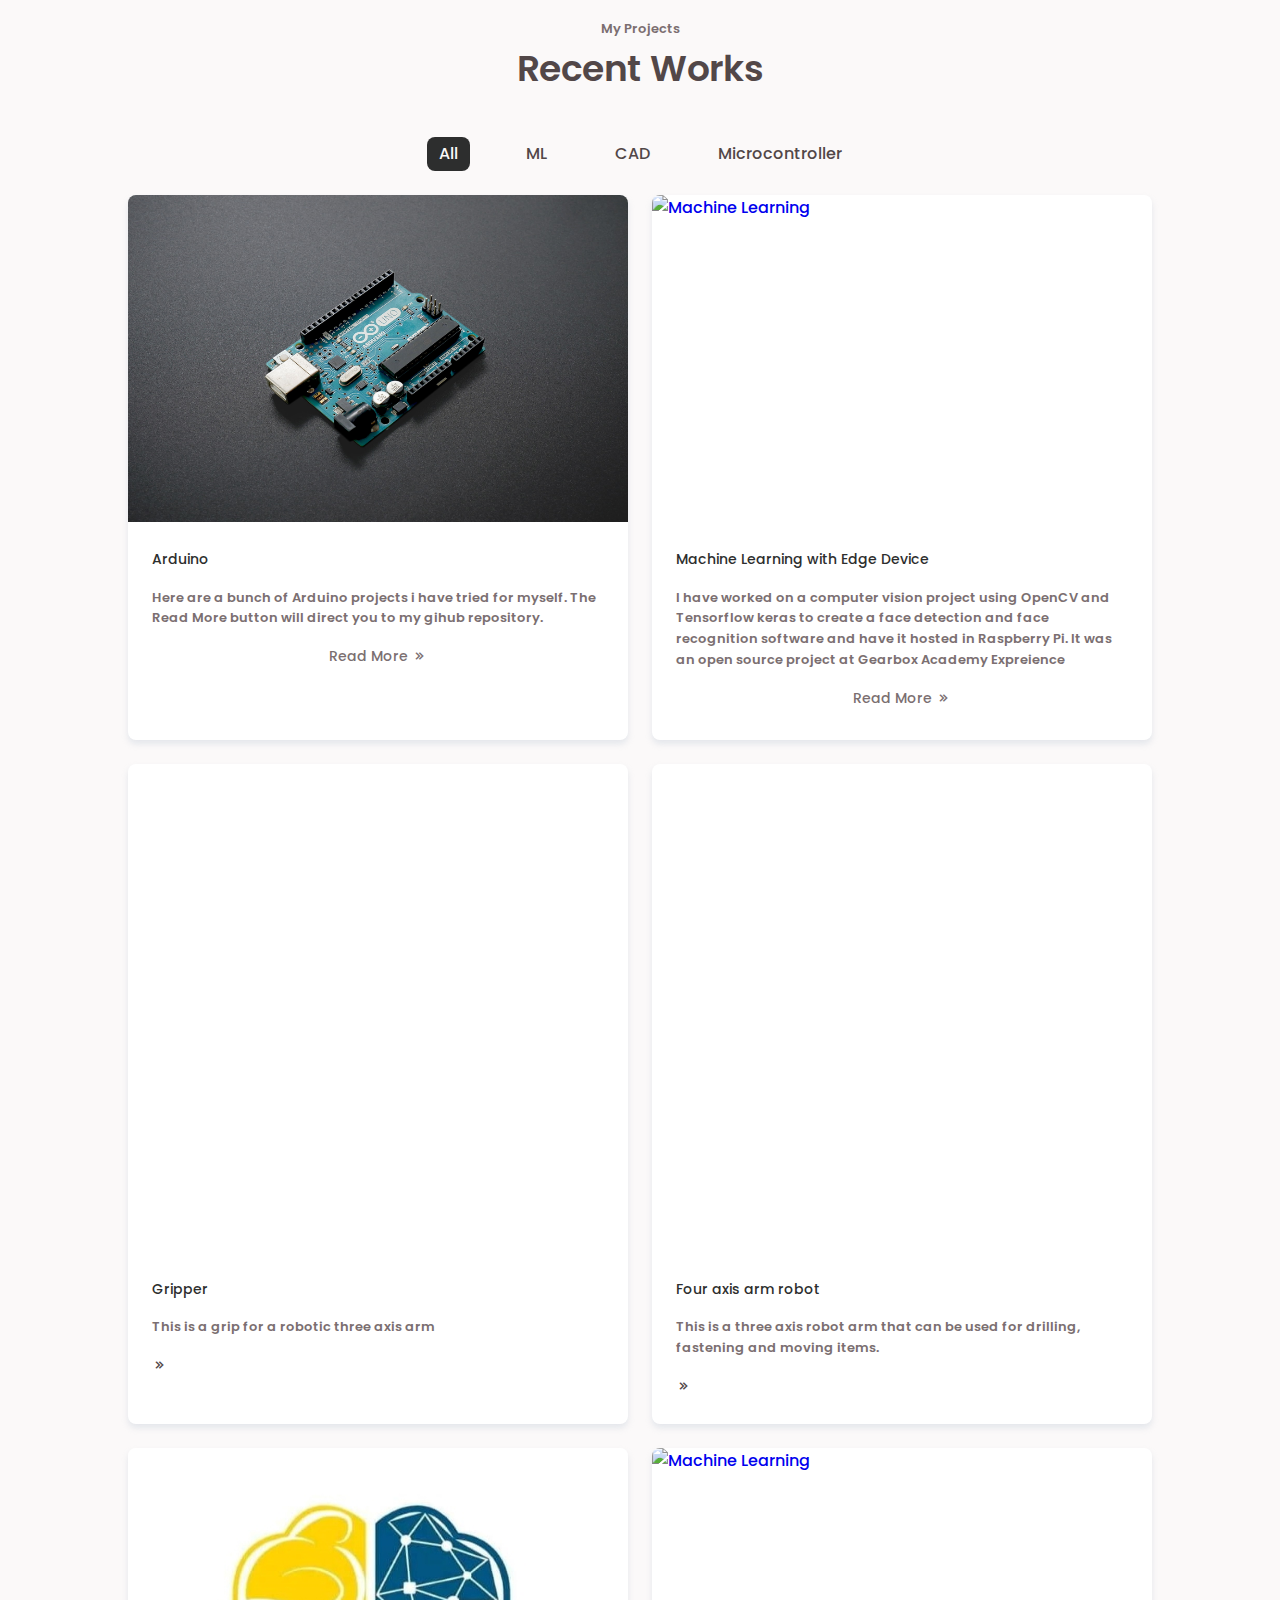
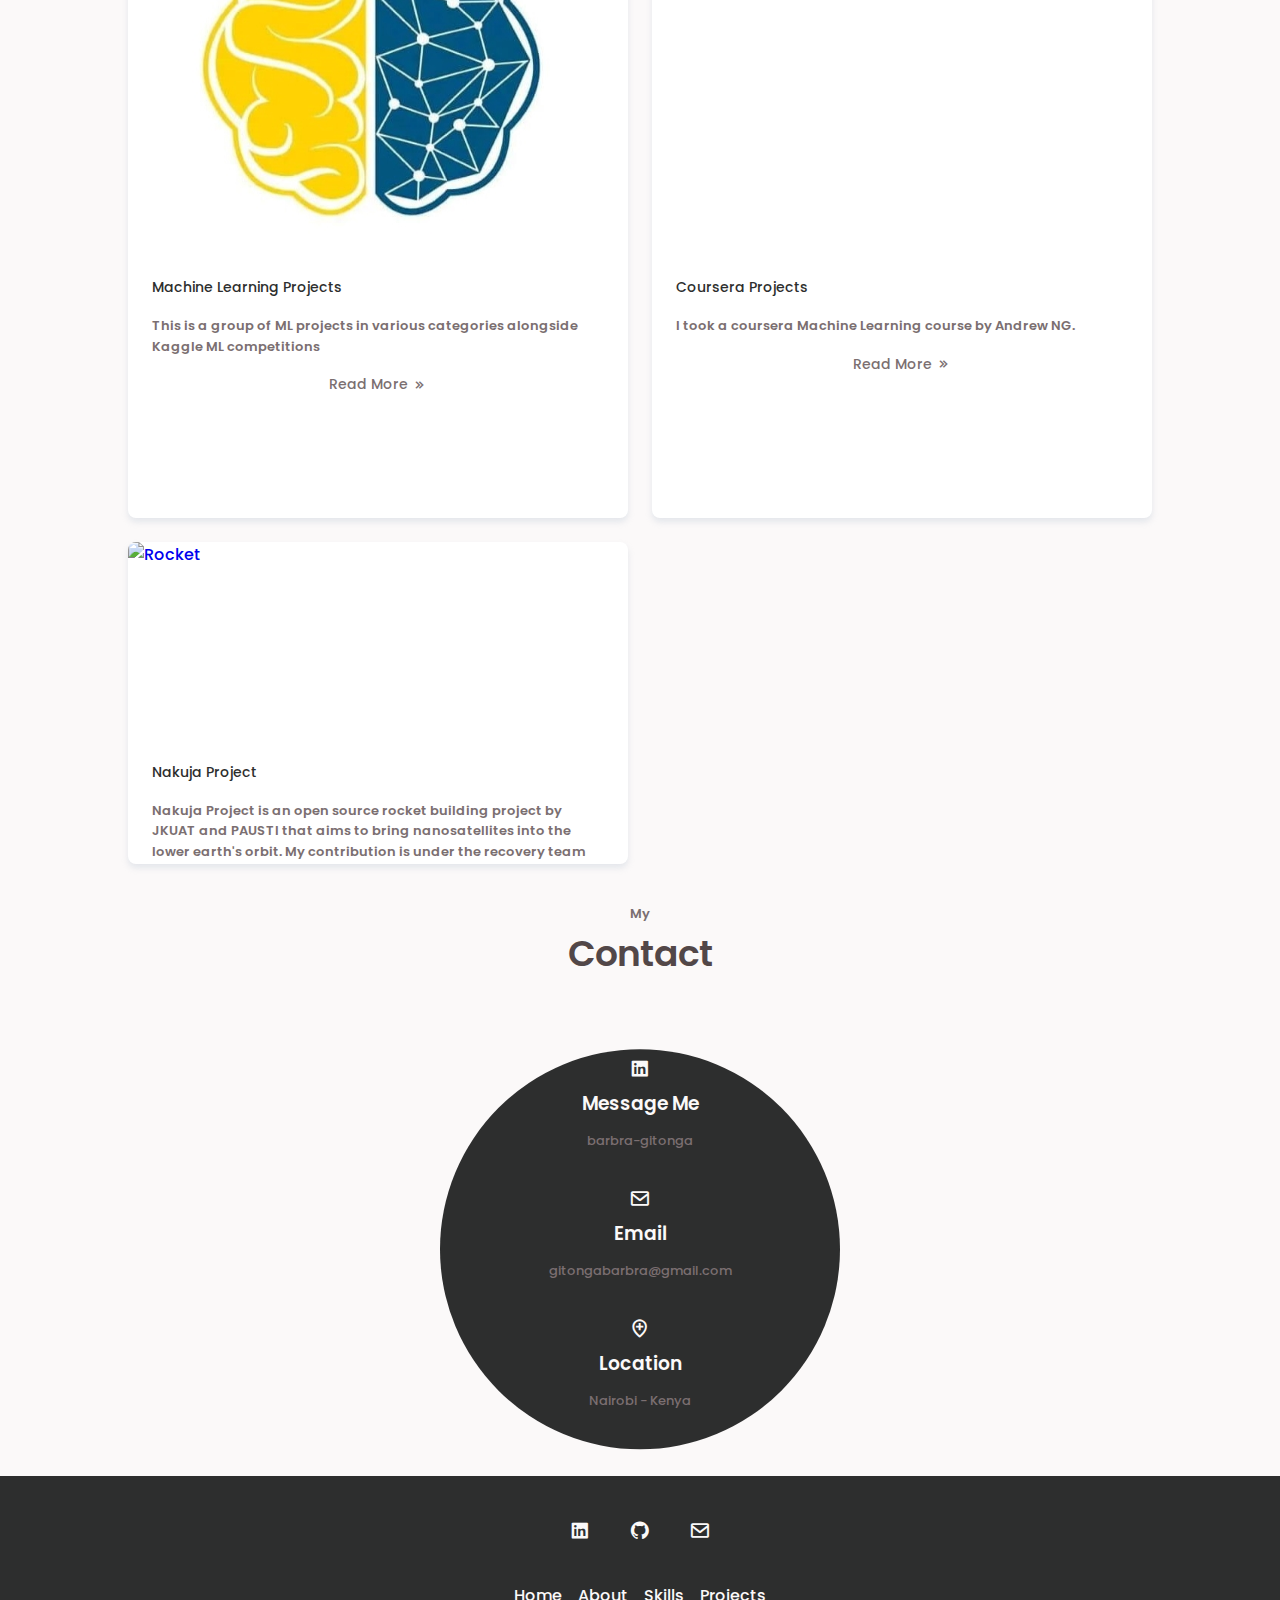
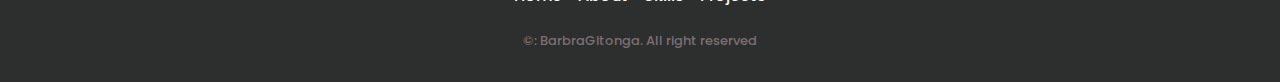
==== commit 80f1c65f: "experience" ====
--- a/index.html
+++ b/index.html
@@ -85,7 +85,7 @@
                     <p class="about_description"><span>Barbra Gitonga<br></span>I am an Electronics and Computer Engineering Student at Jomo Kenyatta University of Agriculture and Technology. I am passionate in Electronics, Embedded systems, Machine Learning and Robotics.</p>
                     <div class="about_bx">
                         <div>
-                            <span class="about_number">0+</span>
+                            <span class="about_number">1+</span>
                             <span class="about_content">Year experience</span>
                         </div>
                         <div>
@@ -103,7 +103,7 @@
                         </a>
                     </div>
                 </div>
-                <img src="assets/img/Barbra.jpg" alt="" class="about_img">
+                <img src="assets/img/headshot.png" alt="" class="about_img">
             </div>
         </section>
         <!--====== SKILLS ======-->
@@ -138,15 +138,6 @@
                         <h2>CSS 3</h2>
                     </div>
                 </div> -->
-
-                <div class="skill_bx">
-                    <div class="skill_title">
-                        <div class="skill_img">
-                            <img src="assets/skills/html5.png" alt="" class="skills_icon">
-                        </div>
-                        <h2>HTML 5</h2>
-                    </div>
-                </div>
 
                 <div class="skill_bx">
                     <div class="skill_title">
